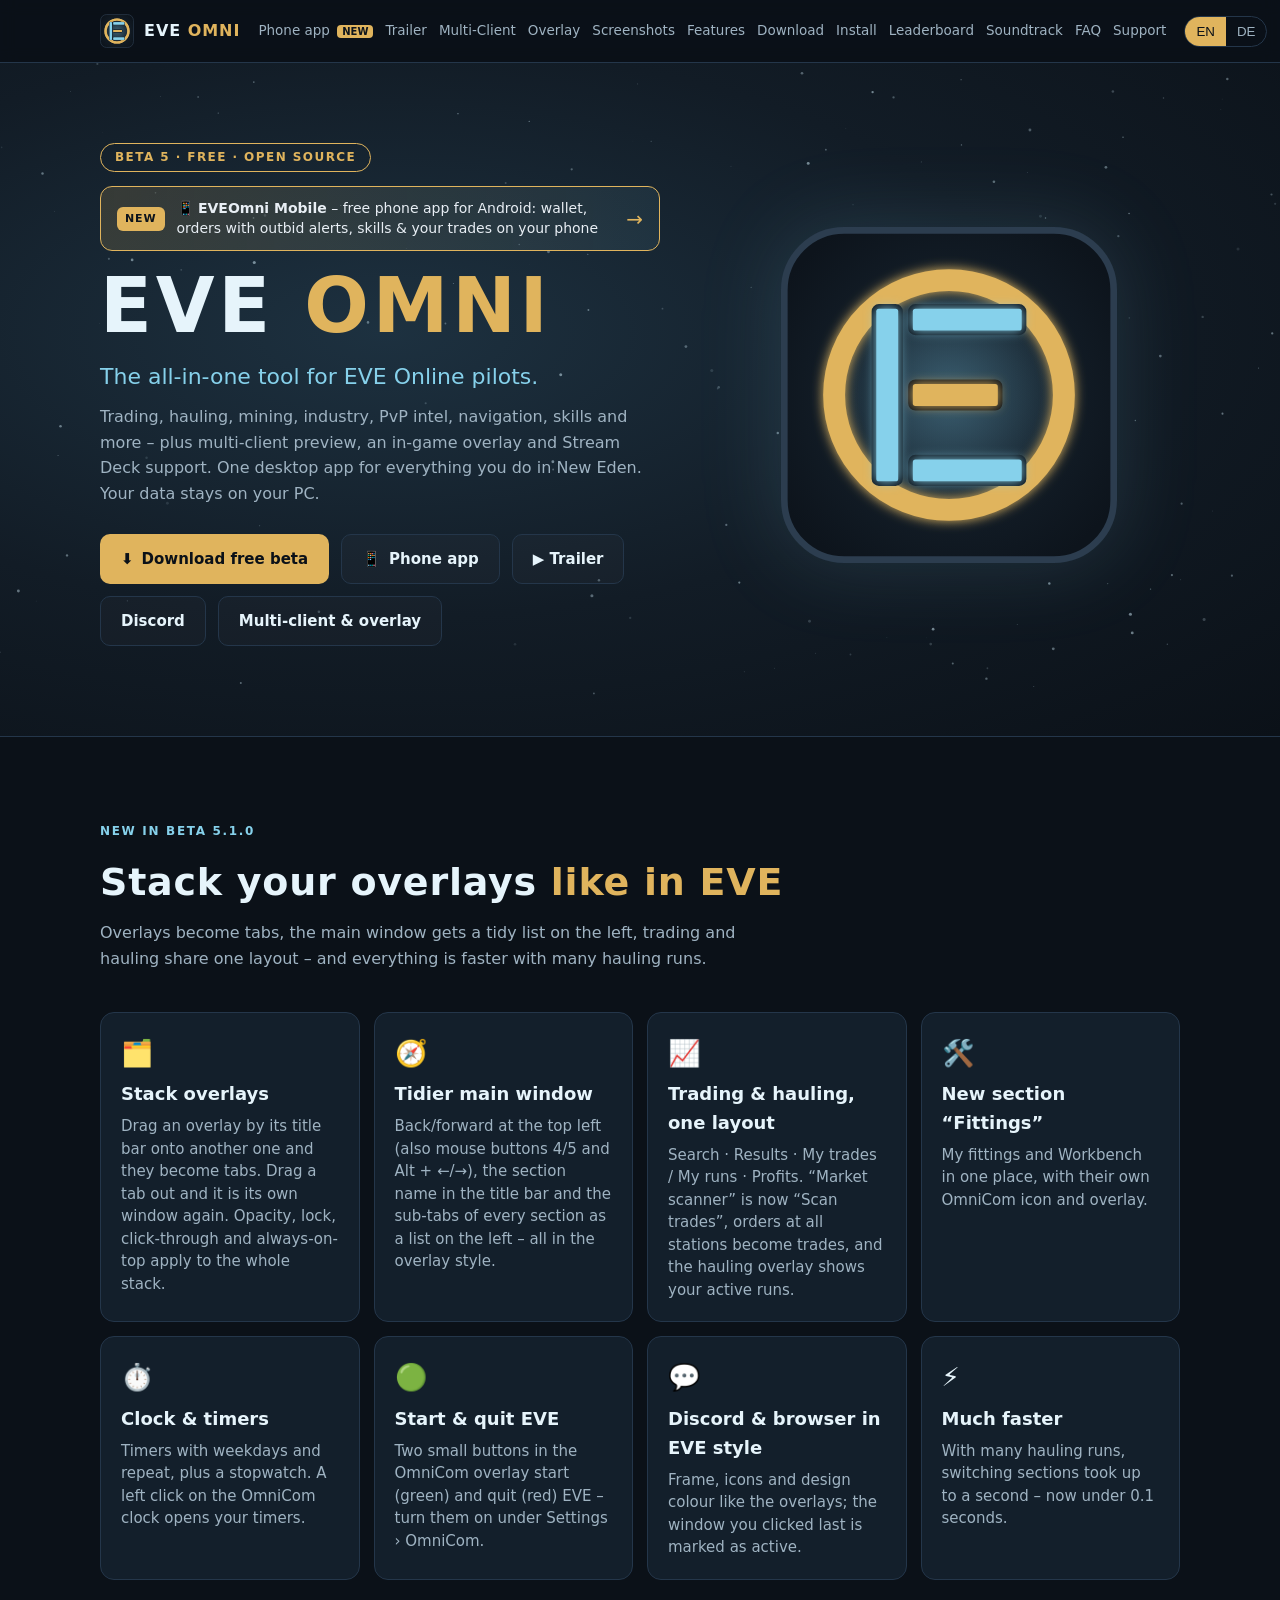
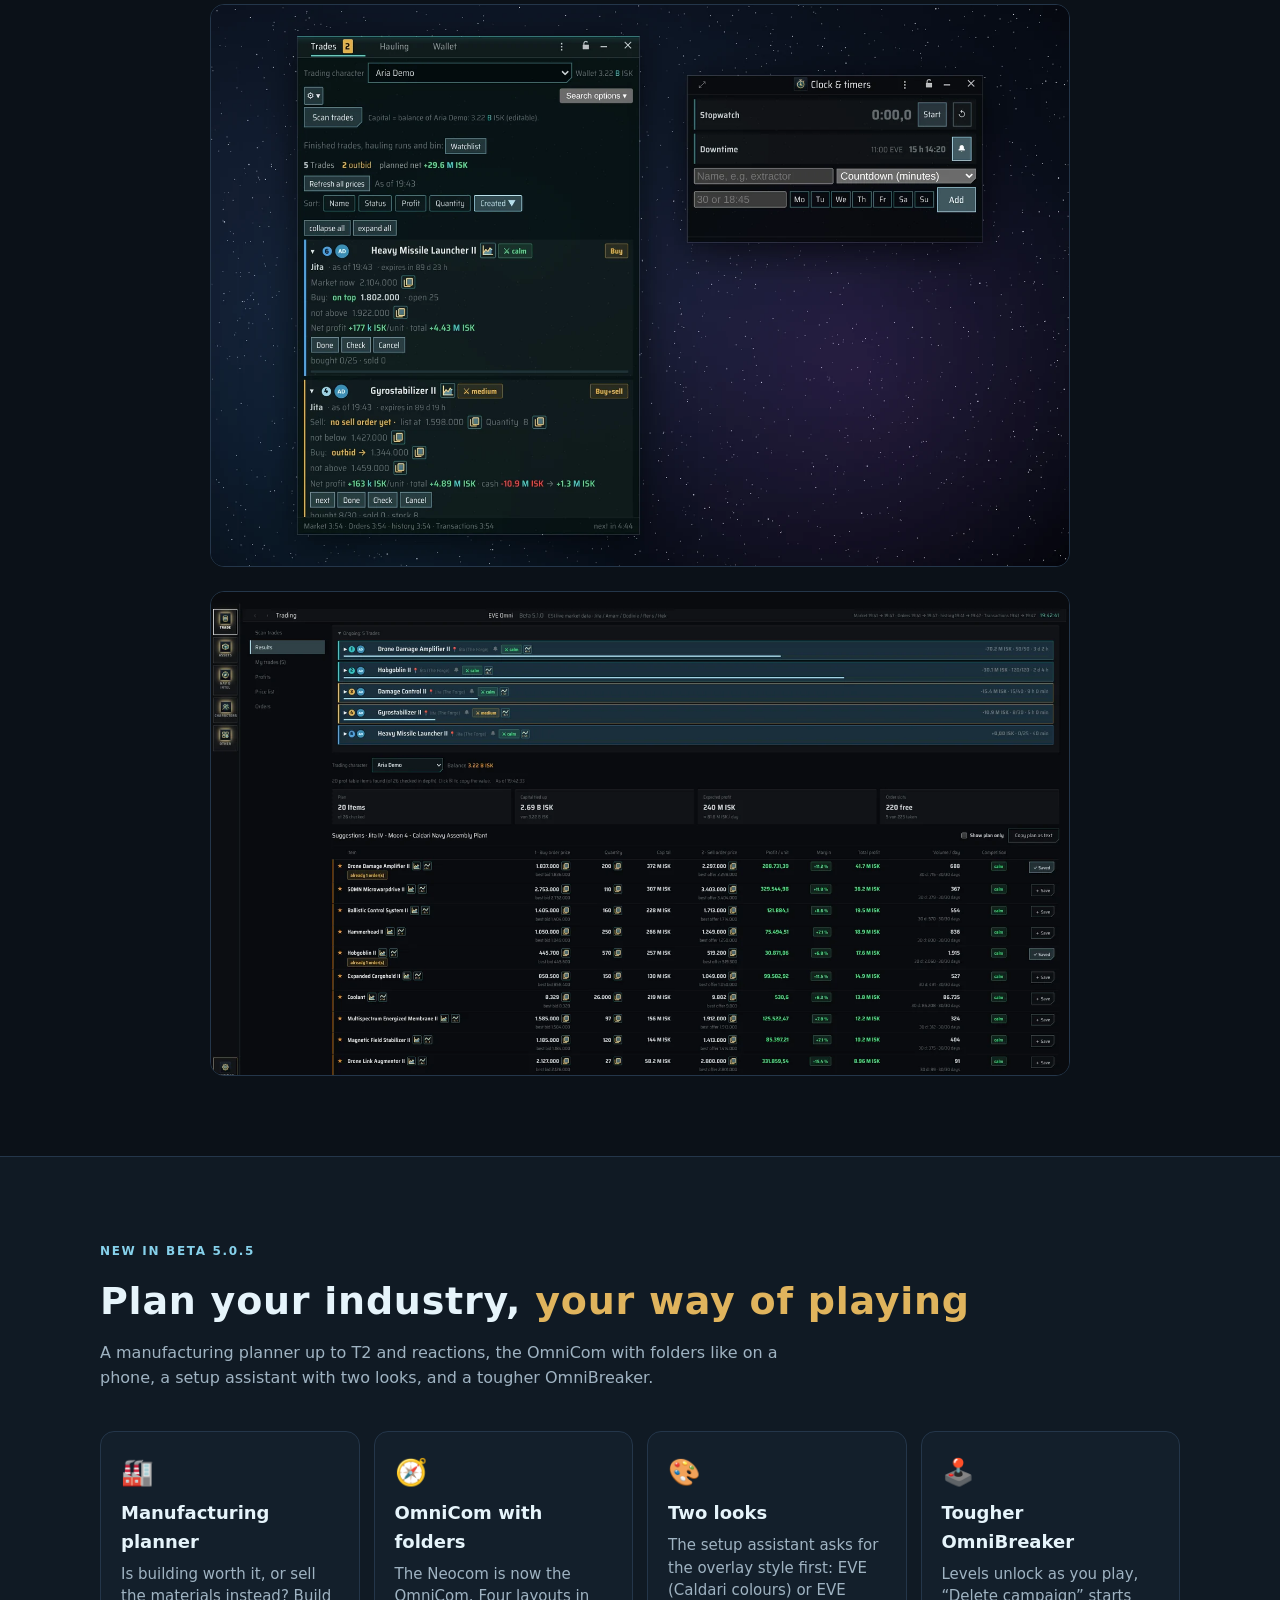
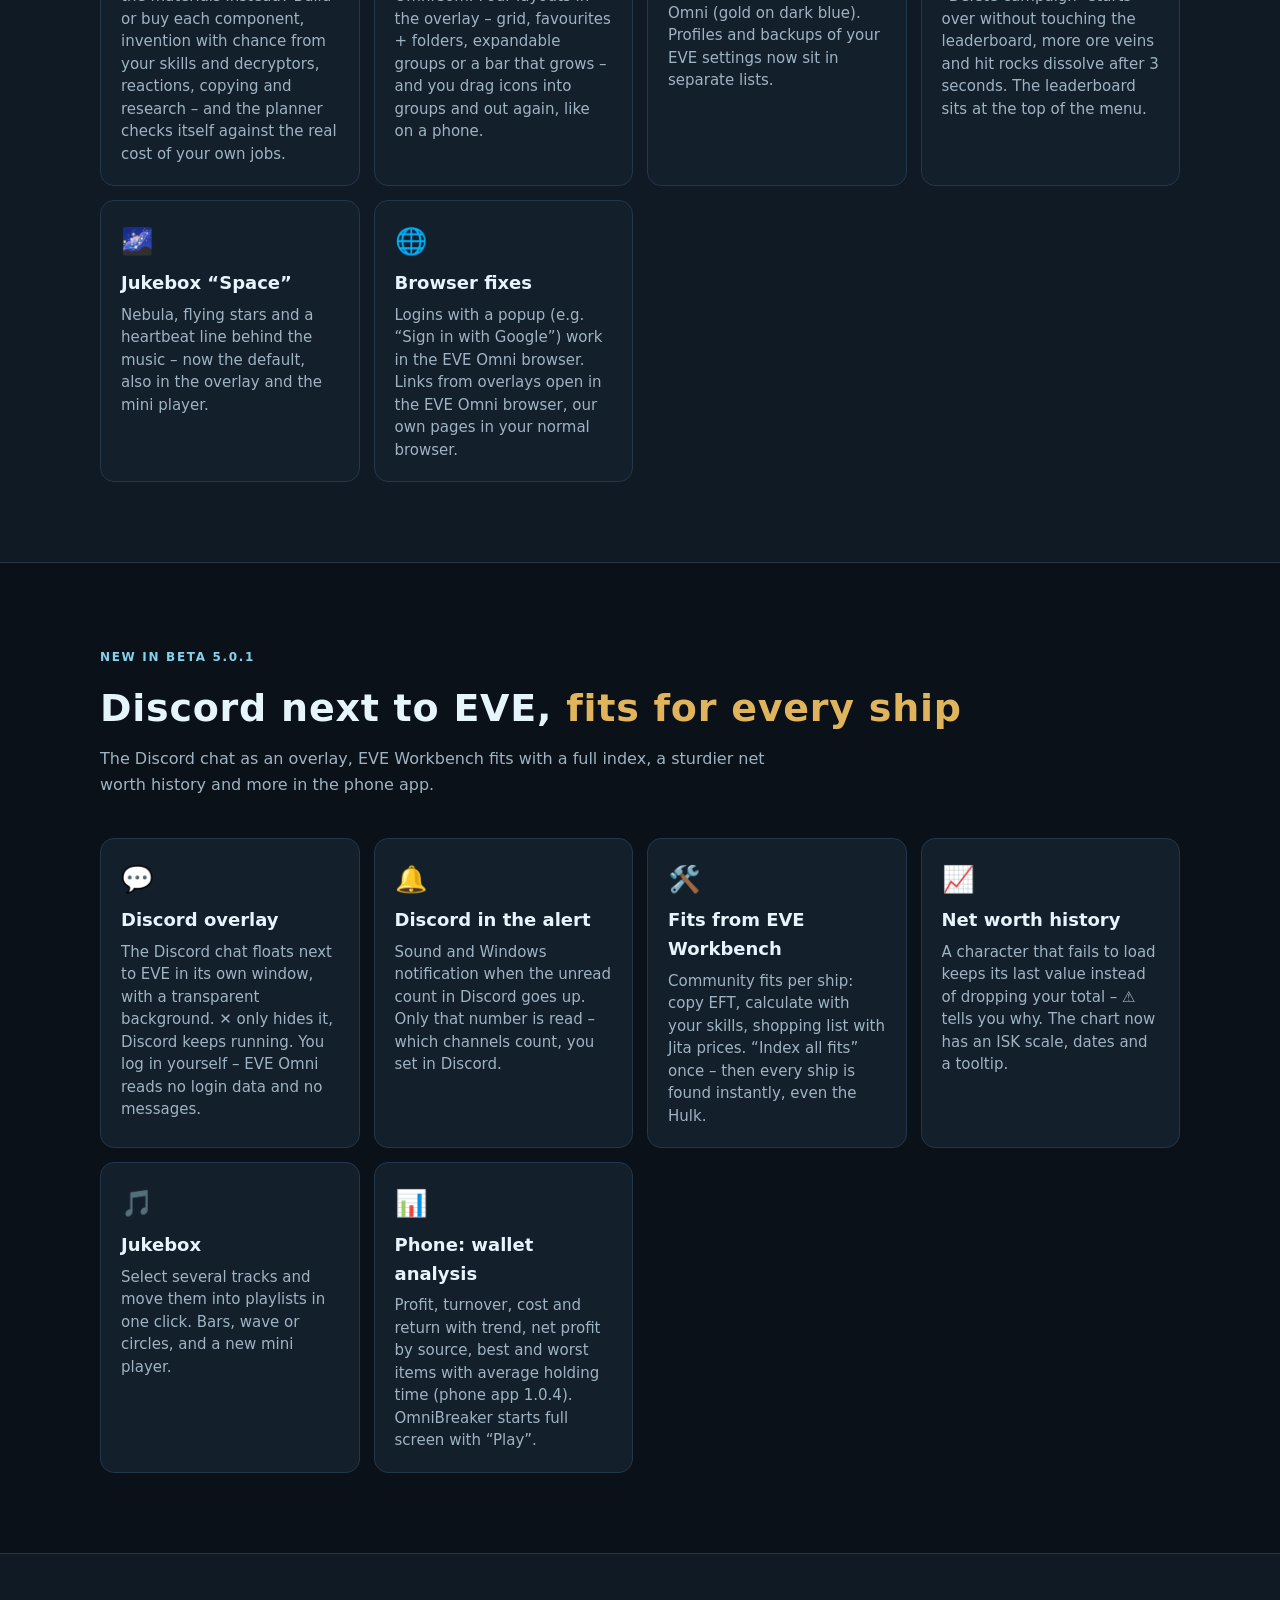
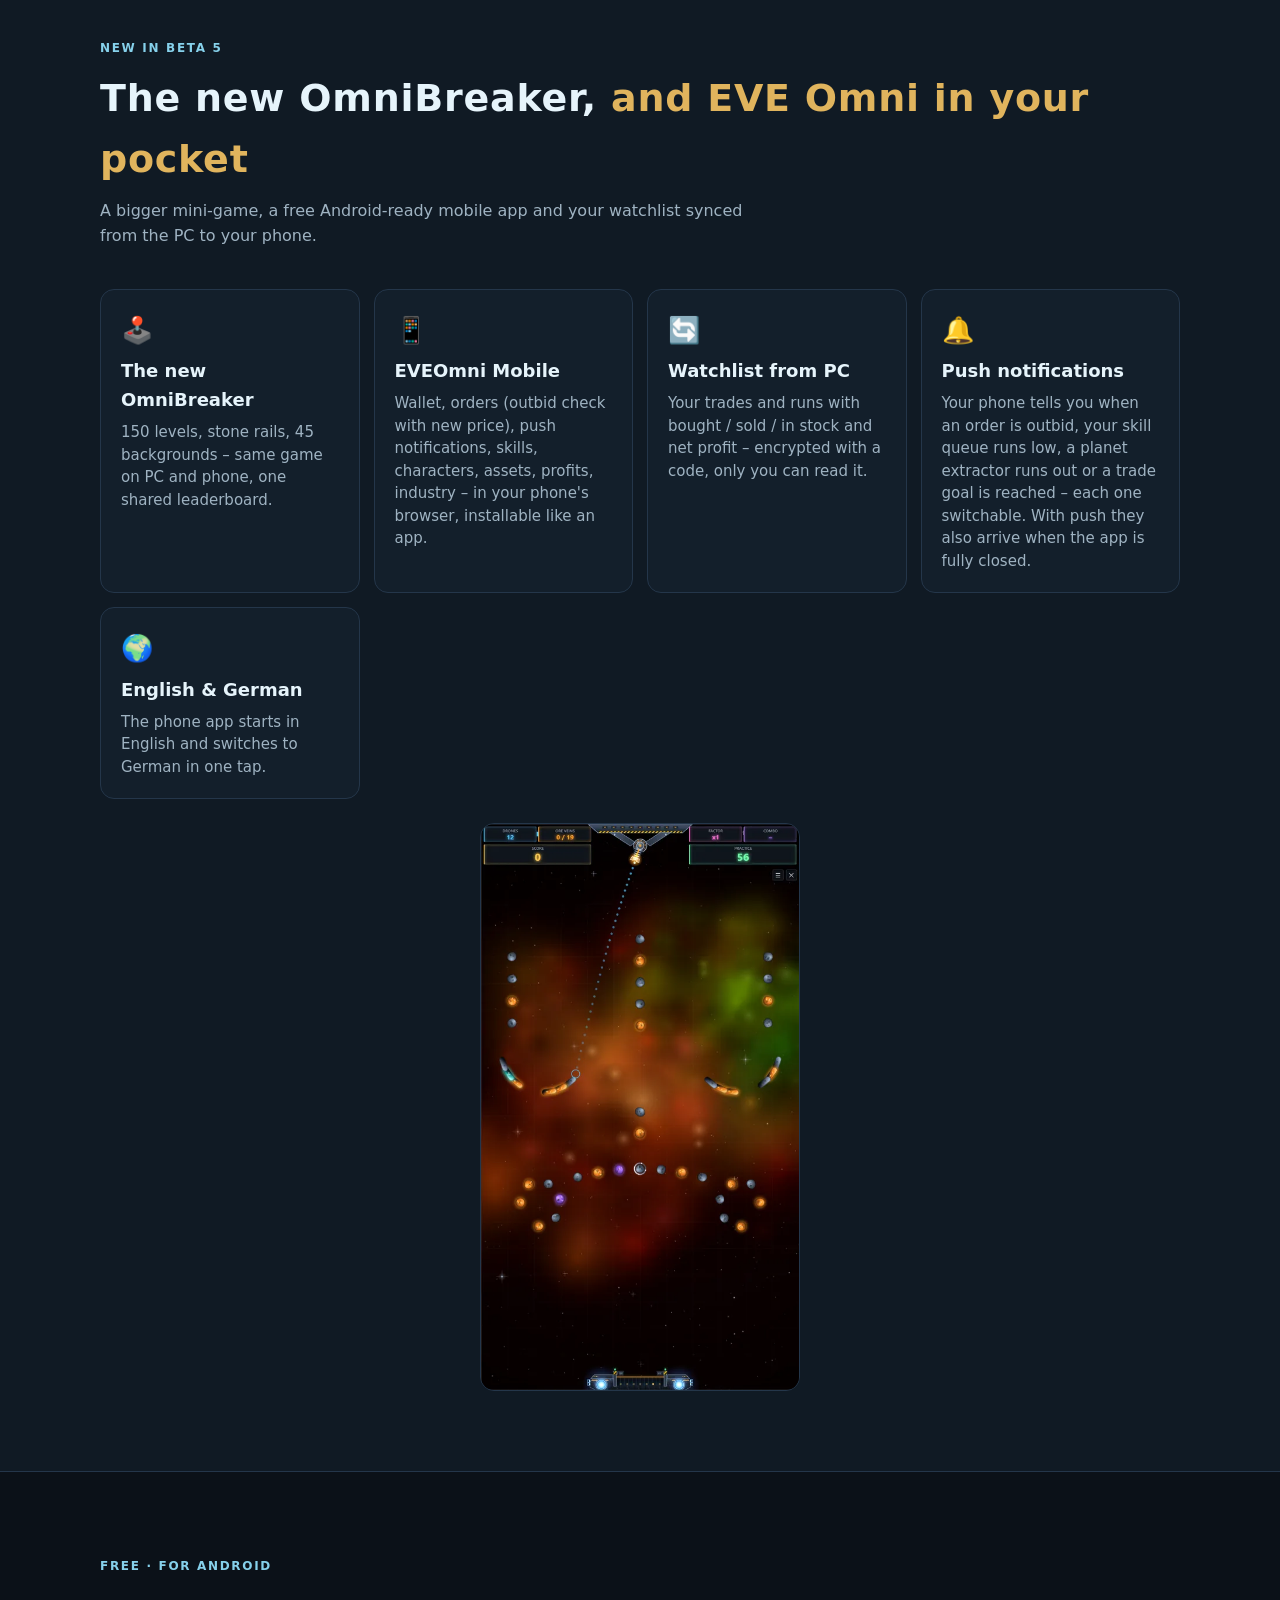
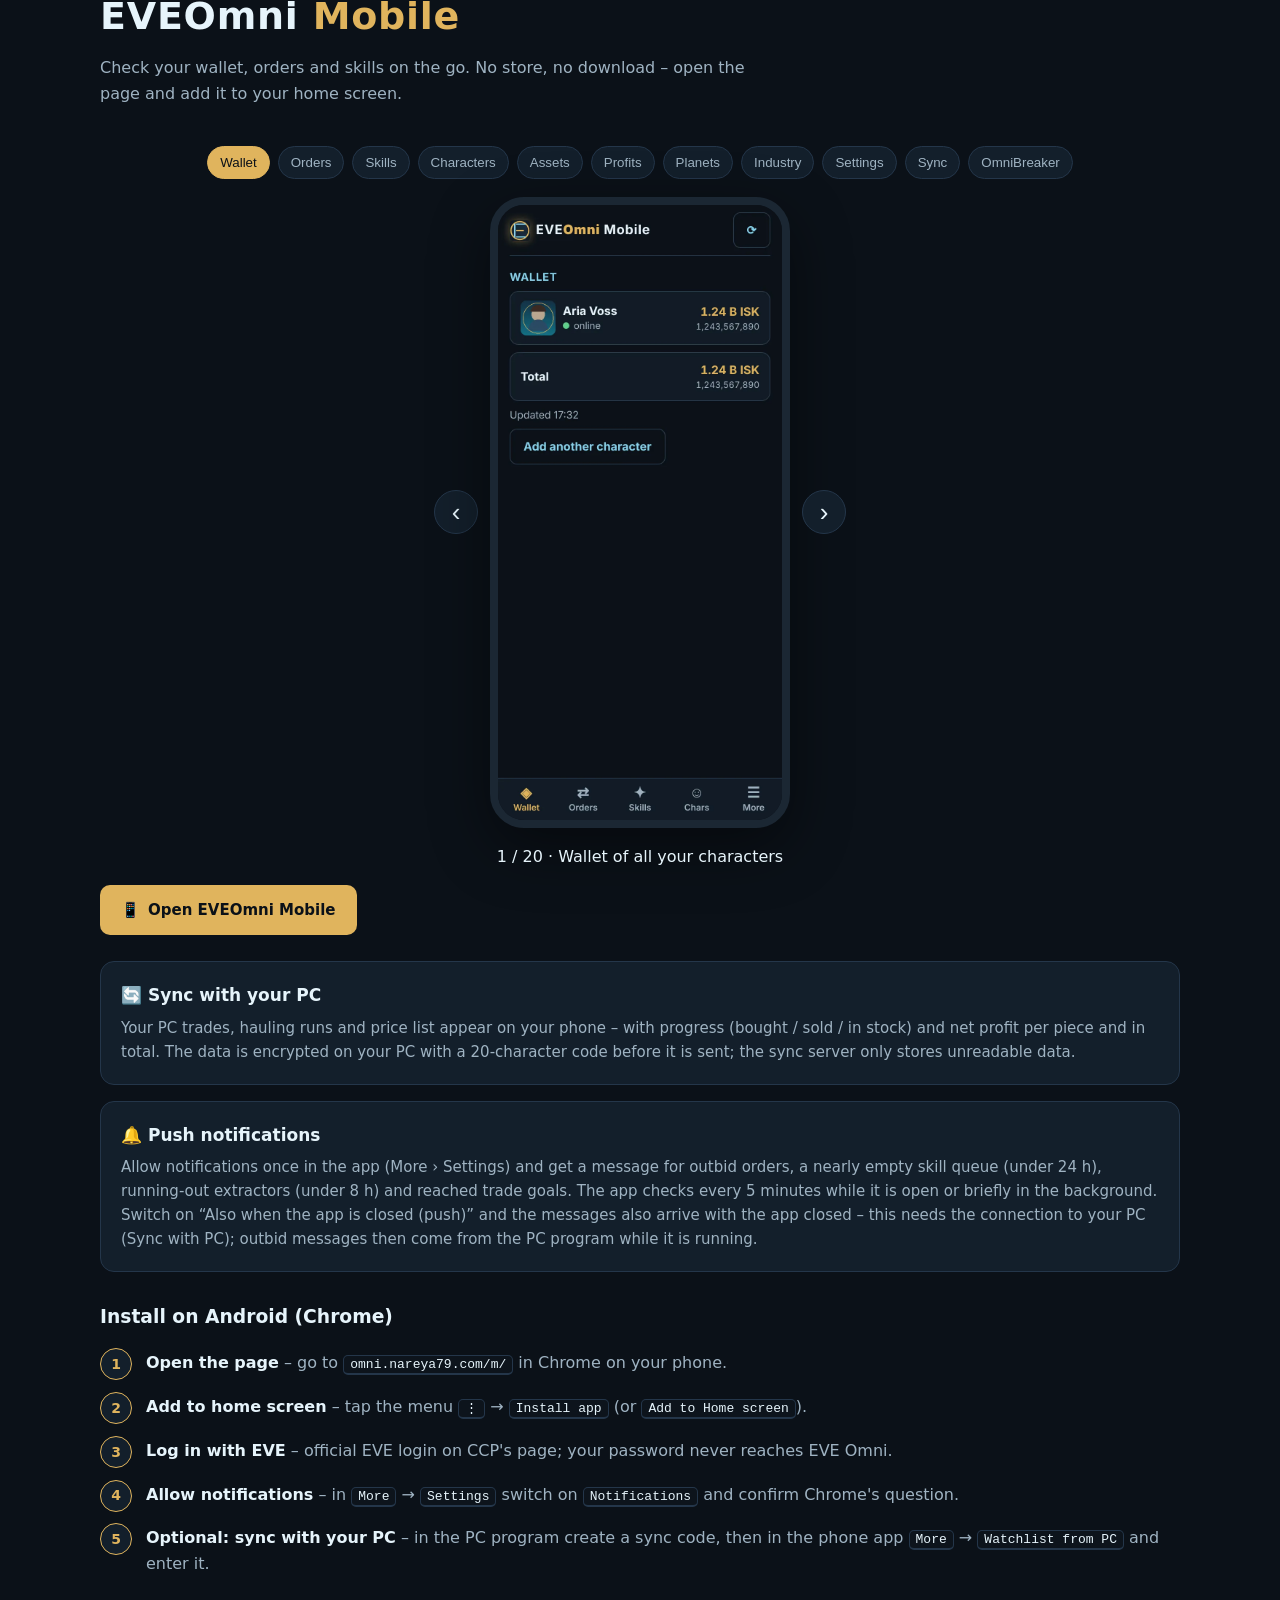
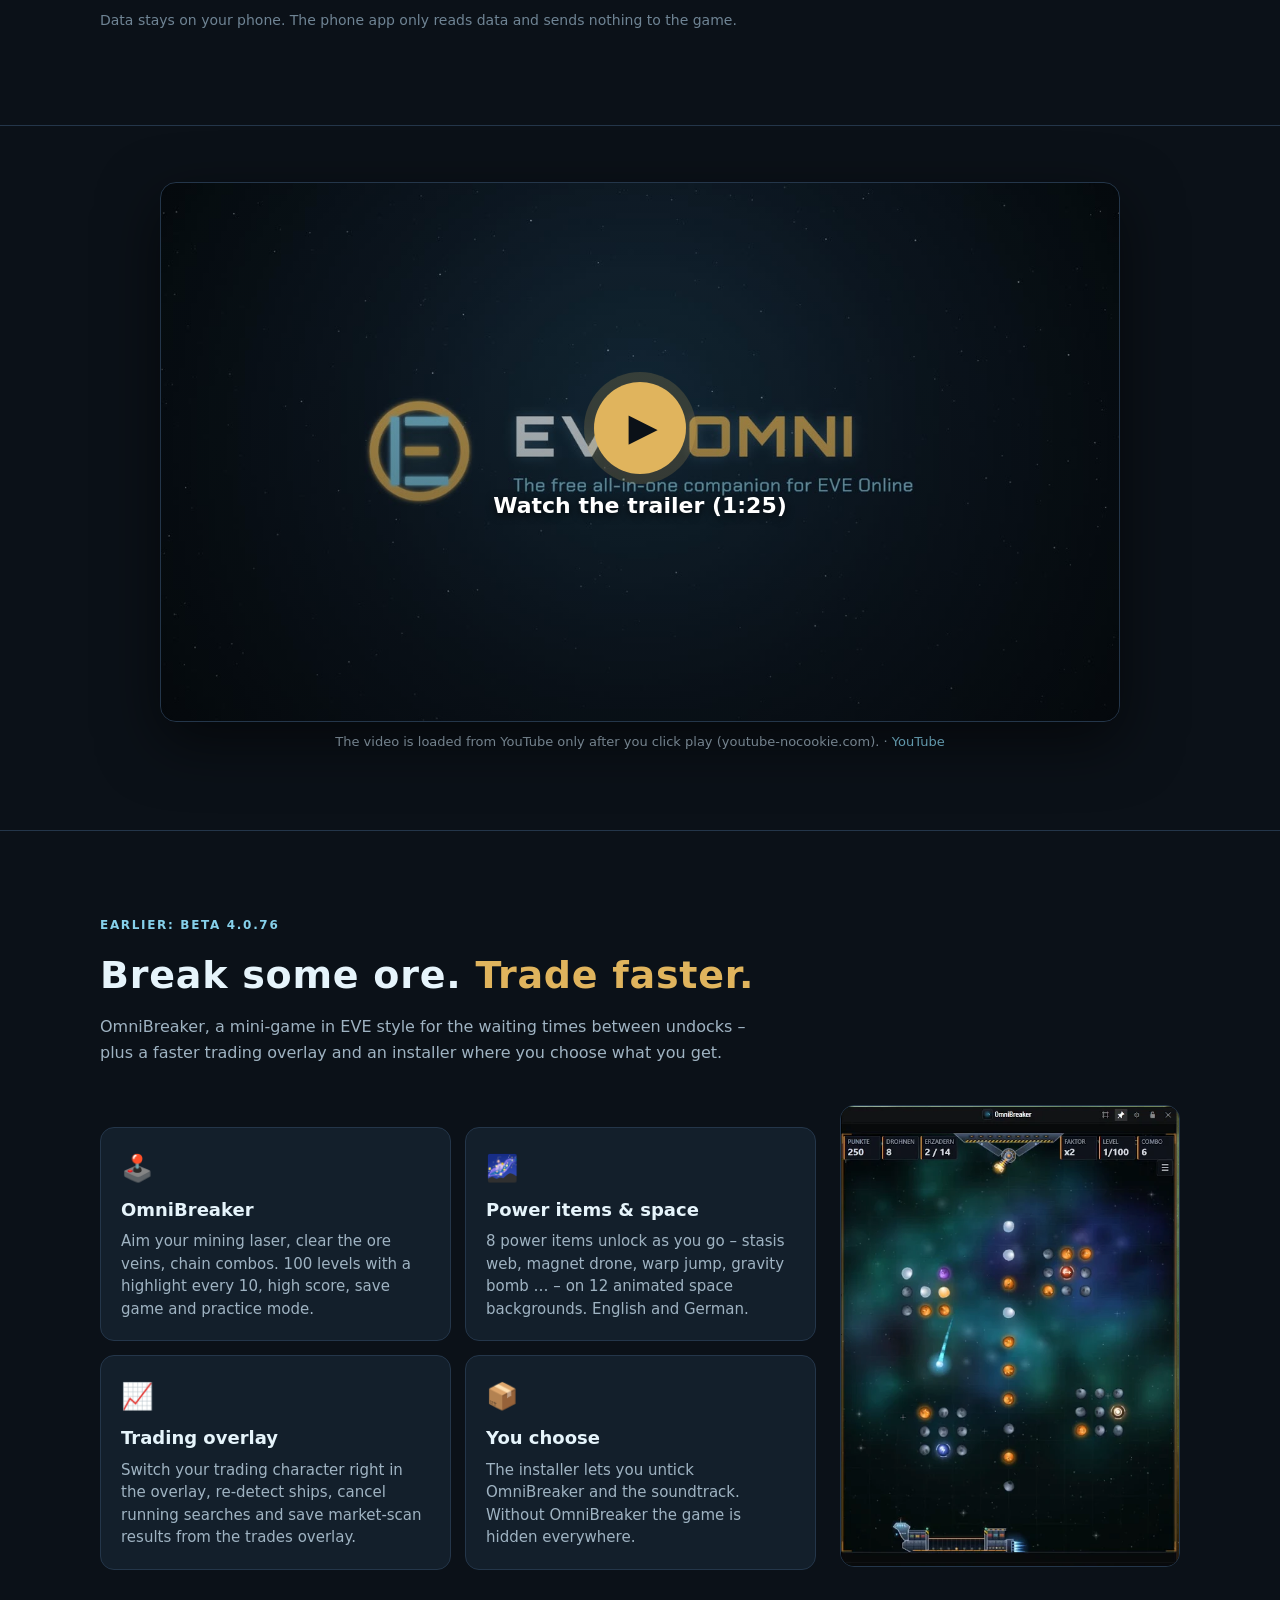
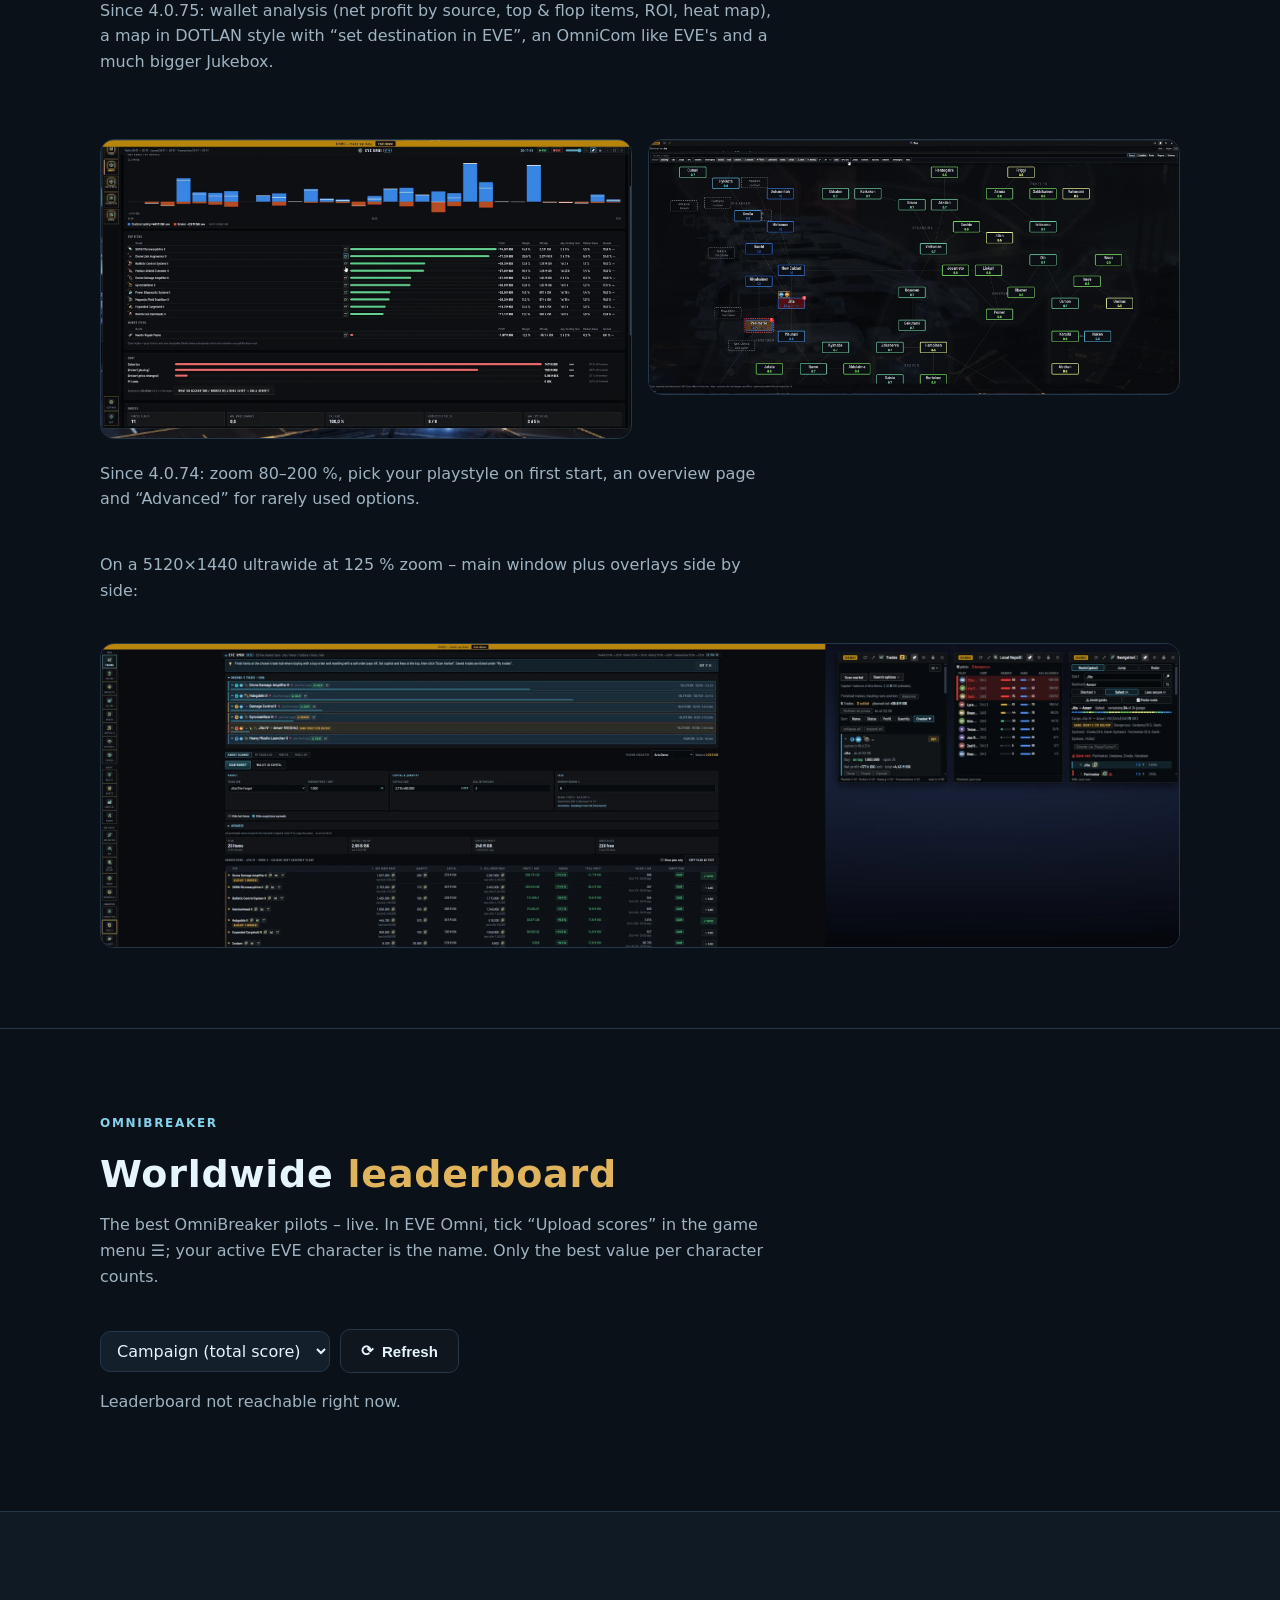
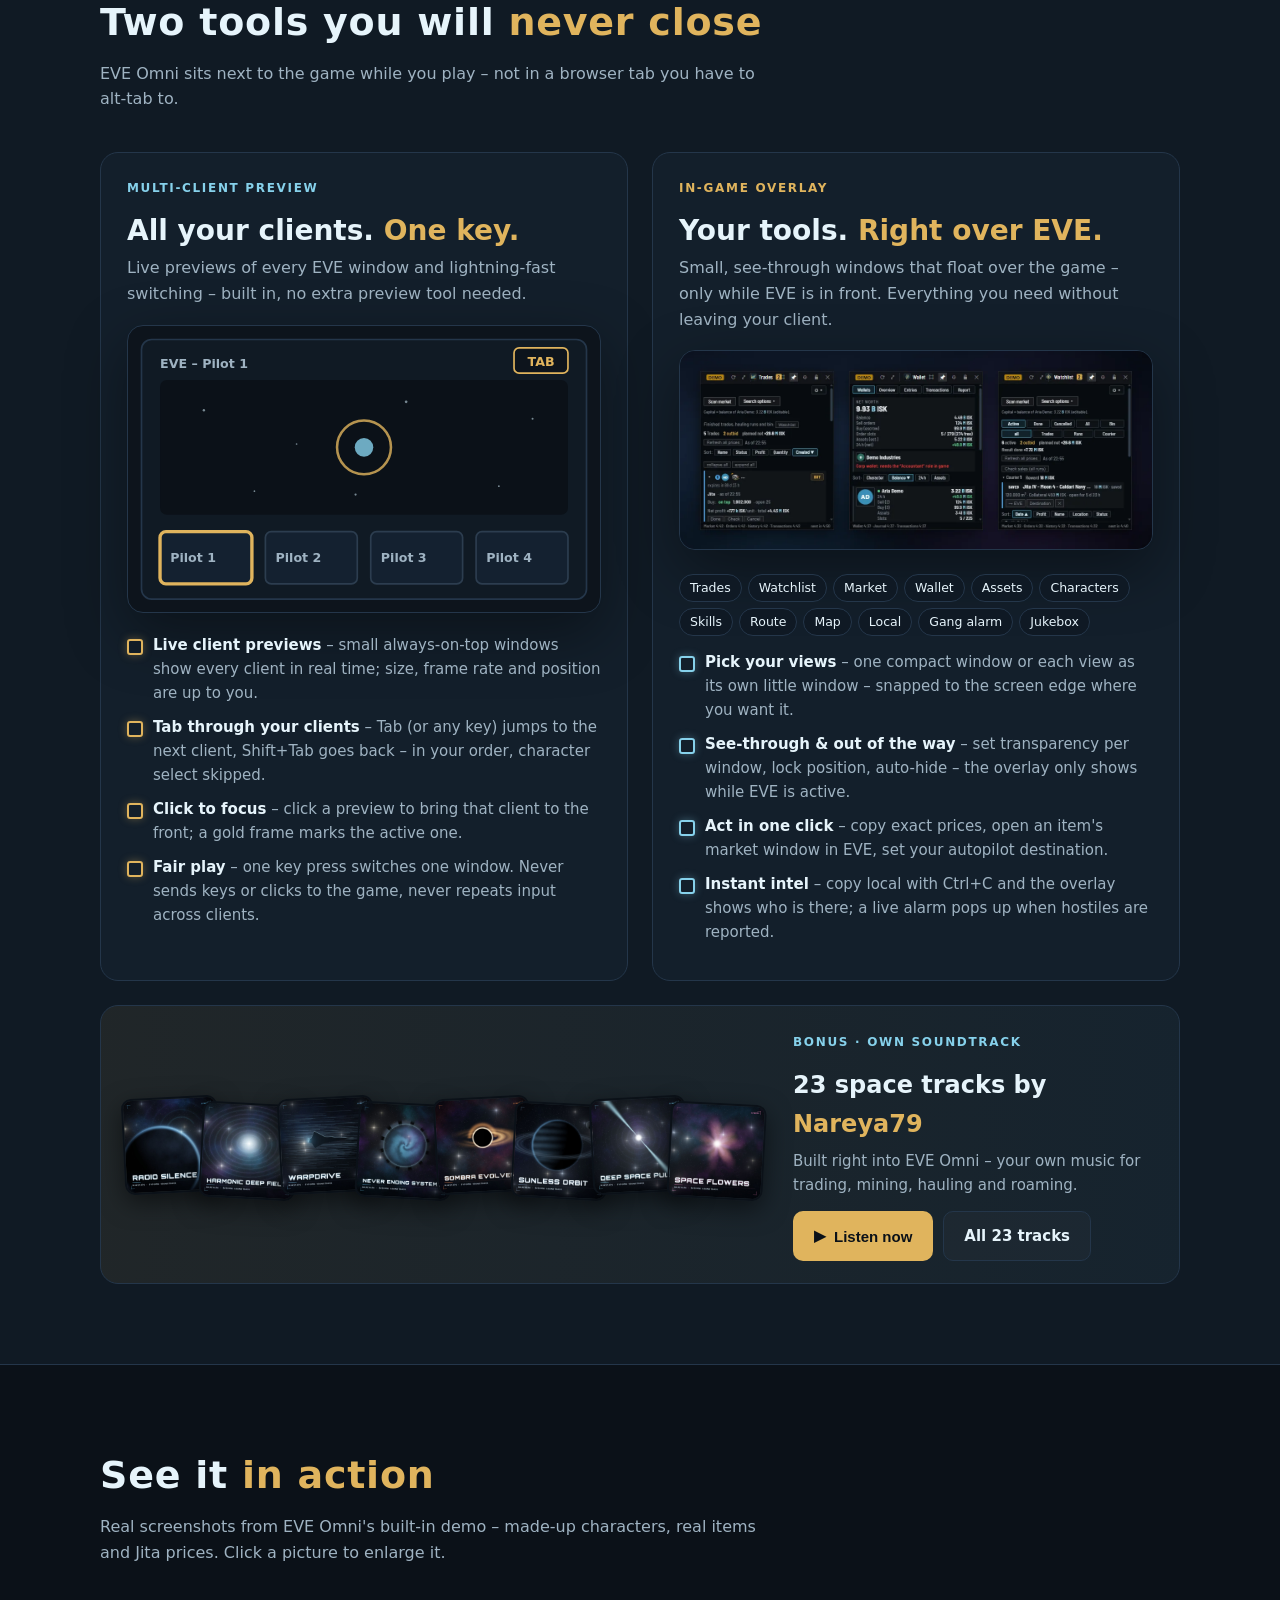
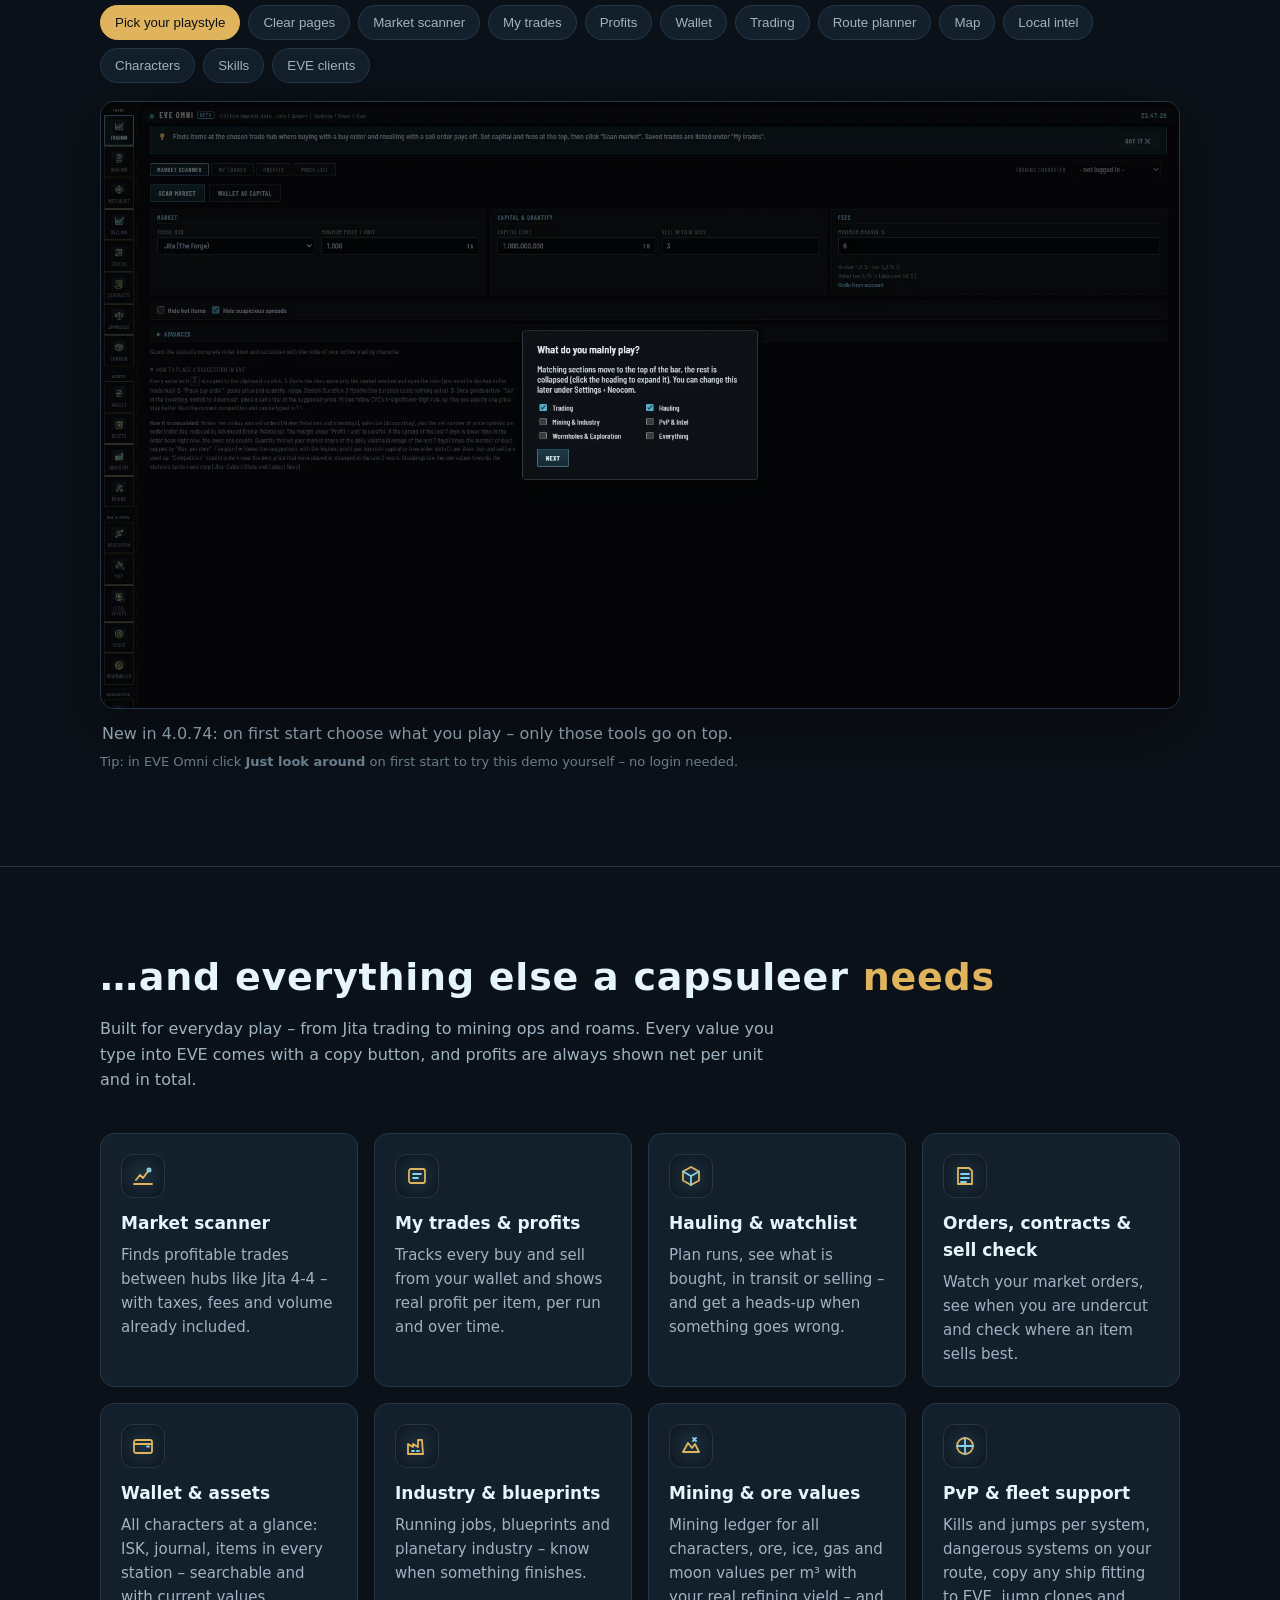
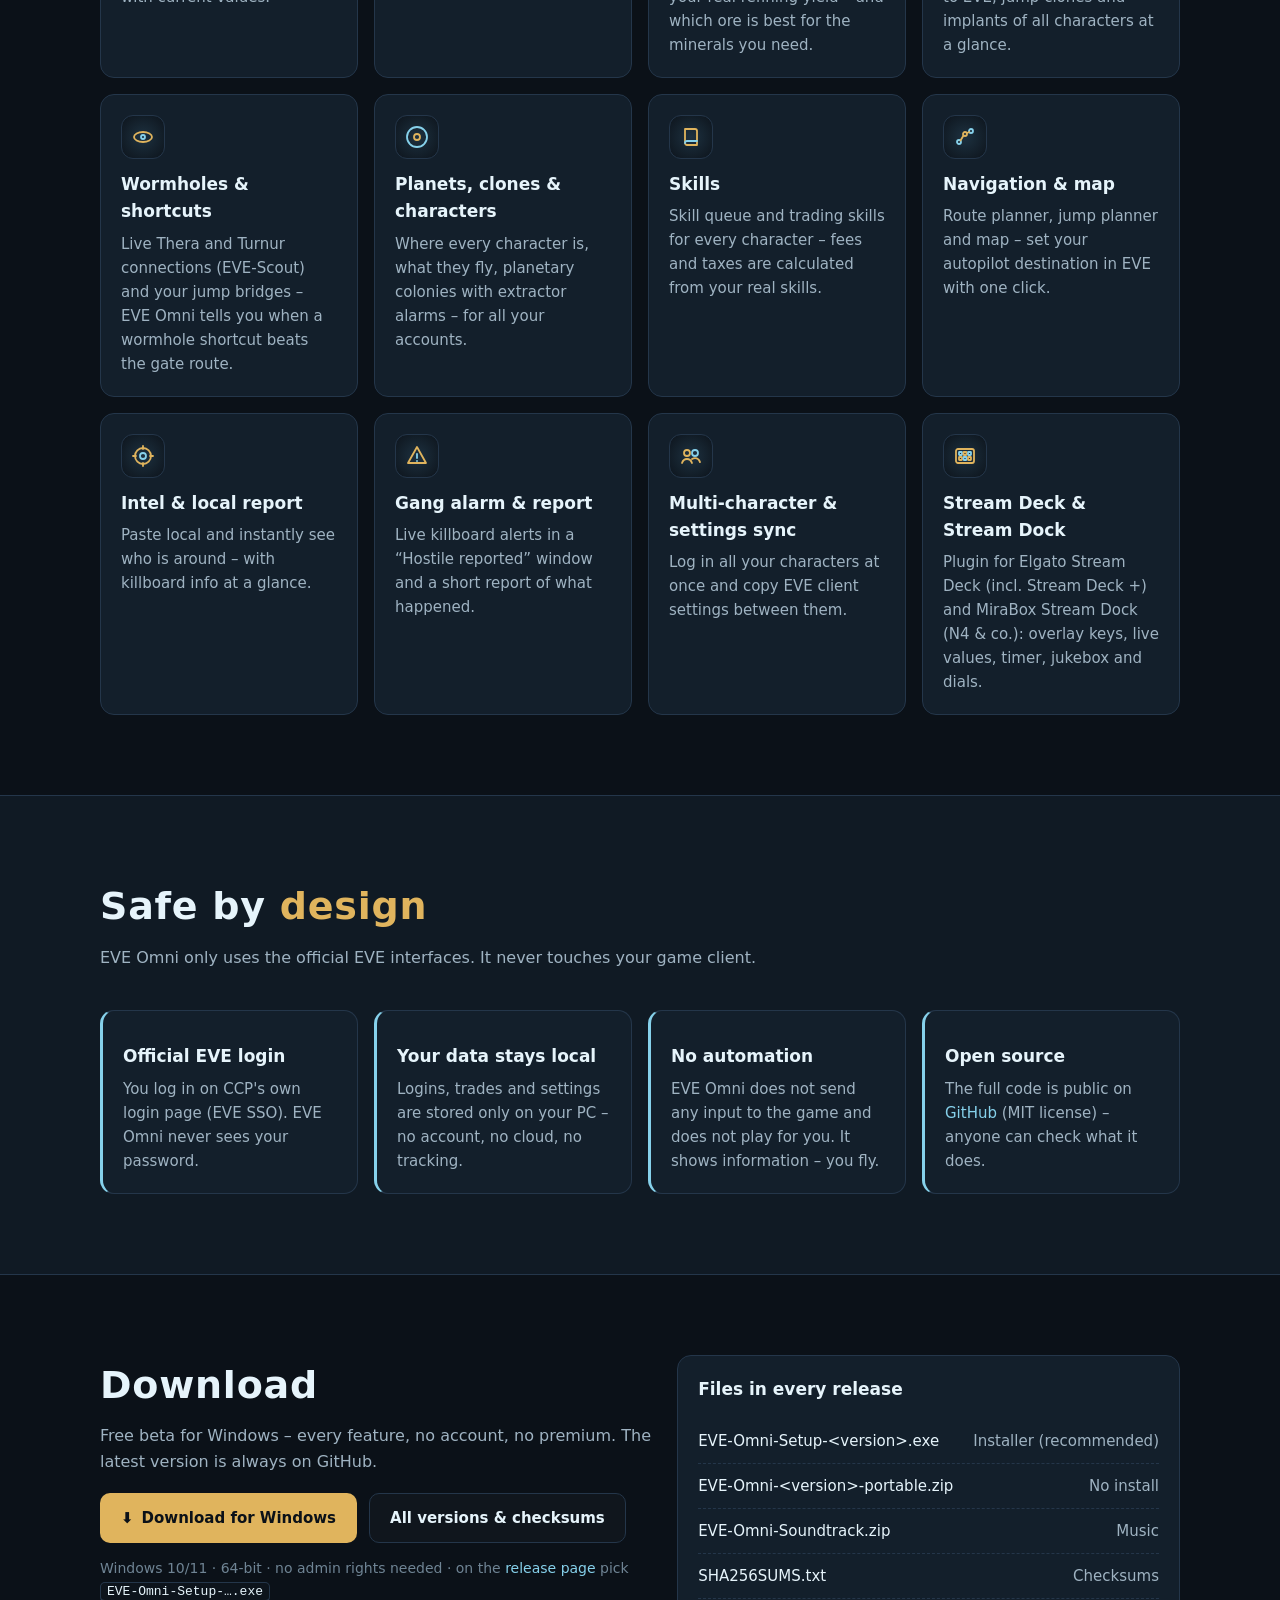
==== index.html @ ff9a3e8c "Begriff: companion → all-in-one tool (Titel, Meta, og.png, Handy-Manifest, Cache m-33) Co-Authored-B" ====
<!doctype html>
<html lang="en">
<head>
<meta charset="utf-8">
<meta name="viewport" content="width=device-width,initial-scale=1">
<title>EVE Omni – the all-in-one tool for EVE Online</title>
<meta name="google-site-verification" content="XEa0QKhQrYc-3hcfdz4LVfV6q3VizTFZu3rmCEYVq4s" />
<meta name="description" content="EVE Omni – free all-in-one desktop tool for EVE Online: trading, hauling, mining, industry, PvP intel, navigation, skills and more – plus multi-client preview and an in-game overlay.">
<link rel="canonical" href="https://omni.nareya79.com/">
<meta property="og:type" content="website">
<meta property="og:site_name" content="EVE Omni">
<meta property="og:title" content="EVE Omni – the all-in-one tool for EVE Online">
<meta property="og:description" content="Free desktop app for EVE Online: multi-client preview, in-game overlay, trading, hauling, mining, industry, PvP intel, navigation and skills.">
<meta property="og:url" content="https://omni.nareya79.com/">
<meta property="og:image" content="https://omni.nareya79.com/og.png">
<meta property="og:image:width" content="1280">
<meta property="og:image:height" content="640">
<meta name="twitter:card" content="summary_large_image">
<link rel="icon" href="/favicon.ico" sizes="any">
<link rel="icon" href="/favicon.svg" type="image/svg+xml">
<link rel="apple-touch-icon" href="/apple-touch-icon.png">
<link rel="manifest" href="/site.webmanifest">
<meta name="theme-color" content="#0d141c">
<style>
:root{
  --bg:#0b1118; --bg2:#101a24; --card:#131f2b; --line:#24364a;
  --fg:#e6f4fb; --mut:#9fb3c2; --dim:#6f8494; --cy:#86d1eb; --gd:#e0b45d; --gd2:#f0cb7e;
  --r:14px;
}
/* OmniBreaker-Bestenliste (live vom Server des Entwicklers) */
.lb-bar{display:flex;flex-wrap:wrap;gap:10px;align-items:center;margin-bottom:16px}
.lb-bar select{background:var(--card);color:var(--fg);border:1px solid var(--line);border-radius:10px;padding:9px 12px;font:inherit}
.lb-list{list-style:none;margin:0;padding:0;counter-reset:lb;max-width:720px}
.lb-list li{display:grid;grid-template-columns:44px minmax(0,1fr) auto auto;gap:12px;align-items:center;padding:9px 14px;border-bottom:1px solid var(--line)}
.lb-list li:nth-child(-n+3) .lb-rk{color:var(--gd2);font-weight:700}
.lb-rk{color:var(--dim);font-variant-numeric:tabular-nums}.lb-nm{overflow:hidden;text-overflow:ellipsis;white-space:nowrap}
.lb-sc{color:var(--cy);font-weight:600;font-variant-numeric:tabular-nums}.lb-lv{color:var(--dim);font-size:14px}
.lb-st{color:var(--mut);min-height:1.4em}
*{box-sizing:border-box}
html{scroll-behavior:smooth;scroll-padding-top:72px}
body{margin:0;background:var(--bg);color:var(--fg);font:16px/1.6 system-ui,-apple-system,"Segoe UI",Roboto,sans-serif;-webkit-font-smoothing:antialiased}
a{color:var(--cy);text-decoration:none}
a:hover{text-decoration:underline}
.wrap{max-width:1120px;margin:0 auto;padding:0 20px}
/* header */
header{position:sticky;top:0;z-index:20;background:rgba(11,17,24,.88);backdrop-filter:blur(8px);border-bottom:1px solid var(--line)}
.nav{display:flex;align-items:center;gap:18px;height:62px}
.brand{display:flex;align-items:center;gap:10px;font-weight:800;letter-spacing:.06em;color:var(--fg)}
.brand:hover{text-decoration:none}
.brand b{color:var(--gd)}
.brand svg{width:34px;height:34px}
.links{display:flex;gap:18px;margin-left:auto;font-size:15px}
.links a{color:var(--mut)}
.links a:hover{color:var(--fg);text-decoration:none}
.lang{display:flex;border:1px solid var(--line);border-radius:999px;overflow:hidden}
.lang button{background:none;border:0;color:var(--mut);font:600 13px/1 inherit;padding:7px 11px;cursor:pointer}
.lang button[aria-pressed=true]{background:var(--gd);color:#0b1118}
/* TT3: Handy – Menü-Knopf ☰ klappt die Navigation unter dem Kopf auf (vorher war sie im Hochformat einfach weg) */
.menu-btn{display:none;background:none;border:1px solid var(--line);border-radius:10px;color:var(--fg);width:42px;height:38px;font-size:20px;line-height:1;cursor:pointer}
@media(max-width:860px){.lang{margin-left:auto}.menu-btn{display:inline-flex;align-items:center;justify-content:center}
  .links{display:none;position:absolute;top:62px;left:0;right:0;flex-direction:column;gap:0;margin:0;padding:6px 16px 12px;background:var(--bg);border-bottom:1px solid var(--line);max-height:calc(100vh - 62px);overflow:auto}
  header.open .links{display:flex}.links a{padding:11px 4px;border-bottom:1px solid var(--line);font-size:16px}.links a:last-child{border-bottom:0}}
/* hero */
.hero{position:relative;overflow:hidden;background:radial-gradient(ellipse at 30% 40%,#1d3140 0%,#121c26 50%,var(--bg) 100%)}
.stars{position:absolute;inset:0;opacity:.7;pointer-events:none}
.hero .wrap{position:relative;display:grid;grid-template-columns:1.25fr 1fr;gap:40px;align-items:center;padding-top:80px;padding-bottom:90px}
@media(max-width:860px){.hero .wrap{grid-template-columns:1fr;padding-top:48px;padding-bottom:60px;text-align:center}.hero .cta{justify-content:center}.hero .logo{order:-1}}
.pill{display:inline-block;border:1.5px solid var(--gd);color:var(--gd);border-radius:999px;padding:4px 14px;font-weight:700;letter-spacing:.12em;font-size:12px}
h1{font-size:clamp(42px,7vw,76px);line-height:1.02;letter-spacing:.05em;margin:16px 0 14px;font-weight:900}
h1 b{color:var(--gd)}
.lead{font-size:clamp(18px,2.4vw,22px);color:var(--cy);margin:0 0 10px}
.sub{color:var(--mut);max-width:560px;margin:0 0 28px}
@media(max-width:860px){.sub{margin-left:auto;margin-right:auto}}
.cta{display:flex;gap:12px;flex-wrap:wrap}
.btn{display:inline-flex;align-items:center;gap:8px;border-radius:10px;padding:12px 20px;font-weight:700;border:1.5px solid transparent;cursor:pointer;font-size:15px}
.btn:hover{text-decoration:none}
.btn.primary{background:var(--gd);color:#0b1118}
.btn.primary:hover{background:var(--gd2)}
.btn.ghost{border-color:var(--line);color:var(--fg);background:rgba(255,255,255,.02)}
.btn.ghost:hover{border-color:var(--cy)}
.btn[aria-disabled=true]{opacity:.55;cursor:not-allowed}
.logo{display:flex;justify-content:center}
.logo svg{width:min(340px,70vw);height:auto;filter:drop-shadow(0 0 40px rgba(134,209,235,.15))}
/* sections */
section{padding:80px 0;border-top:1px solid var(--line)}
section.alt{background:var(--bg2)}
h2{font-size:clamp(28px,4vw,38px);margin:0 0 8px;letter-spacing:.02em}
h2 b{color:var(--gd)}
.intro{color:var(--mut);max-width:680px;margin:0 0 40px}
.nw-grid{display:grid;grid-template-columns:repeat(auto-fill,minmax(230px,1fr));gap:14px;margin-top:22px}
.nw-grid .card h3{margin:6px 0 6px;font-size:18px}.nw-grid .card p{margin:0;color:var(--mut,#9aa7b4);font-size:15px;line-height:1.5}
.nw-ic{font-size:26px}@media(max-width:820px){.nw-ob{grid-template-columns:1fr!important}.nw-ob img{max-width:340px;margin:0 auto}}.nw-shot{margin-top:24px;display:block;width:100%;height:auto;border-radius:14px;border:1px solid var(--line)}
.grid{display:grid;grid-template-columns:repeat(auto-fill,minmax(250px,1fr));gap:16px}
.card{background:var(--card);border:1px solid var(--line);border-radius:var(--r);padding:20px}
.card h3{margin:12px 0 6px;font-size:17px}
.card p{margin:0;color:var(--mut);font-size:15px}
.ic{width:44px;height:44px;border-radius:12px;display:grid;place-items:center;background:radial-gradient(circle,#1d3140,#0d141c);border:1px solid var(--line)}
.ic svg{width:24px;height:24px;stroke:var(--gd);fill:none;stroke-width:1.8;stroke-linecap:round;stroke-linejoin:round}
.ic svg .c{stroke:var(--cy)}
/* trust */
.trust{display:grid;grid-template-columns:repeat(auto-fit,minmax(220px,1fr));gap:16px}
.trust .card{border-left:3px solid var(--cy)}
/* download */
.dl{display:grid;grid-template-columns:1.1fr 1fr;gap:24px}
@media(max-width:860px){.dl{grid-template-columns:1fr}}
.files{list-style:none;padding:0;margin:16px 0 0}
.files li{display:flex;justify-content:space-between;gap:10px;padding:10px 0;border-bottom:1px dashed var(--line);color:var(--mut);font-size:15px}
.files li span:first-child{color:var(--fg)}
ol.steps{counter-reset:s;list-style:none;padding:0;margin:0}
ol.steps li{counter-increment:s;position:relative;padding:0 0 18px 46px;color:var(--mut)}
ol.steps li b{color:var(--fg)}
ol.steps li::before{content:counter(s);position:absolute;left:0;top:-2px;width:30px;height:30px;border-radius:50%;display:grid;place-items:center;background:var(--card);border:1px solid var(--gd);color:var(--gd);font-weight:800;font-size:14px}
.note{background:rgba(224,180,93,.08);border:1px solid rgba(224,180,93,.35);border-radius:10px;padding:12px 14px;color:var(--mut);font-size:14px;margin-top:6px}
kbd{background:#0d141c;border:1px solid var(--line);border-bottom-width:2px;border-radius:5px;padding:1px 6px;font-size:13px;color:var(--fg)}
/* faq */
details{background:var(--card);border:1px solid var(--line);border-radius:12px;padding:0 18px;margin-bottom:10px}
summary{cursor:pointer;padding:16px 0;font-weight:700;list-style:none;display:flex;justify-content:space-between;gap:12px}
summary::-webkit-details-marker{display:none}
summary::after{content:"+";color:var(--gd);font-size:22px;line-height:1}
details[open] summary::after{content:"–"}
details p{margin:0 0 16px;color:var(--mut)}
/* support */
.support{text-align:center}
.support .intro{margin-left:auto;margin-right:auto}
.copy{display:inline-flex;align-items:center;gap:10px;background:var(--card);border:1px solid var(--gd);border-radius:12px;padding:10px 10px 10px 18px;font-size:20px;font-weight:800;letter-spacing:.02em}
.copy button{background:var(--gd);color:#0b1118;border:0;border-radius:8px;padding:8px 14px;font-weight:700;cursor:pointer}
.small{font-size:14px;color:var(--dim)}

/* multibox highlight */
.mb .wrap{display:grid;grid-template-columns:1fr 1.05fr;gap:48px;align-items:center}
@media(max-width:860px){.mb .wrap{grid-template-columns:1fr}}
.mb ul{list-style:none;padding:0;margin:0 0 22px}
.mb li{position:relative;padding:0 0 12px 30px;color:var(--mut)}
.mb li b{color:var(--fg)}
.mb li::before{content:"";position:absolute;left:0;top:7px;width:14px;height:14px;border-radius:4px;border:2px solid var(--gd);box-shadow:0 0 10px rgba(224,180,93,.35)}
.tag{display:inline-block;font-size:12px;font-weight:800;letter-spacing:.14em;color:var(--cy);margin-bottom:10px}
.mock{width:100%;height:auto;border-radius:16px;border:1px solid var(--line);background:#0d141c;box-shadow:0 20px 60px rgba(0,0,0,.4)}
.mock .tile{fill:#142130;stroke:#2c3d4f;stroke-width:2}
.mock .act{stroke:var(--gd);stroke-width:4}
.mock text{font:600 15px system-ui,sans-serif;fill:#9fb3c2}
.mock .big{fill:#101a24;stroke:#24364a;stroke-width:2}
@media(prefers-reduced-motion:no-preference){.mock .pulse{animation:pl 2.4s ease-in-out infinite}@keyframes pl{50%{opacity:.35}}}

/* pillars */
.pillars{display:grid;grid-template-columns:1fr 1fr;gap:24px}
@media(max-width:900px){.pillars{grid-template-columns:1fr}}
.pillar{background:var(--card);border:1px solid var(--line);border-radius:18px;padding:26px;display:flex;flex-direction:column}
.pillar h3{font-size:clamp(22px,2.6vw,28px);margin:6px 0 8px;line-height:1.2}
.pillar h3 b{color:var(--gd)}
.pillar .lede{color:var(--mut);margin:0 0 18px}
.pillar .mock{margin:0 0 20px}
.pillar ul{list-style:none;padding:0;margin:0}
.pillar li{position:relative;padding:0 0 10px 26px;color:var(--mut);font-size:15px}
.pillar li b{color:var(--fg)}
.pillar li::before{content:"";position:absolute;left:0;top:6px;width:12px;height:12px;border-radius:3px;border:2px solid var(--gd);box-shadow:0 0 8px rgba(224,180,93,.35)}
.pillar.ov li::before{border-color:var(--cy);box-shadow:0 0 8px rgba(134,209,235,.35)}
.pillar.ov .tag{color:var(--gd)}
.chips{display:flex;flex-wrap:wrap;gap:6px;margin:4px 0 14px}
.chips > span{font-size:12.5px;padding:3px 10px;border-radius:999px;border:1px solid var(--line);color:var(--fg);background:#0f1924}
.mock .panel{fill:rgba(16,26,36,.86);stroke:#86d1eb;stroke-opacity:.45;stroke-width:1.5}
.mock .ph{fill:#86d1eb;opacity:.18}
.mock .row{fill:#9fb3c2;opacity:.35}
.mock .gold{fill:#e0b45d}
.mock .red{fill:#ff3b3b}

/* soundtrack */
.st-head{display:flex;flex-wrap:wrap;align-items:end;justify-content:space-between;gap:16px;margin-bottom:28px}
.st-head .intro{margin:0}
.st-grid{display:grid;grid-template-columns:repeat(auto-fill,minmax(150px,1fr));gap:14px}
.trk{position:relative;border:1px solid var(--line);border-radius:12px;overflow:hidden;background:var(--card);cursor:pointer;padding:0;color:inherit;text-align:left;font:inherit}
.trk img{display:block;width:100%;aspect-ratio:1;object-fit:cover;transition:transform .3s}
.trk:hover img{transform:scale(1.04)}
.trk .pl{position:absolute;inset:0;display:grid;place-items:center;background:rgba(11,17,24,.35);opacity:0;transition:opacity .2s}
.trk:hover .pl,.trk.on .pl,.trk:focus-visible .pl{opacity:1}
.trk .pl span{width:48px;height:48px;border-radius:50%;background:var(--gd);color:#0b1118;display:grid;place-items:center;font-size:18px;box-shadow:0 0 20px rgba(224,180,93,.5)}
.trk.on{border-color:var(--gd);box-shadow:0 0 0 1px var(--gd)}
.trk .meta{display:flex;justify-content:space-between;gap:6px;padding:8px 10px;font-size:13px}
.trk .meta b{font-weight:600;white-space:nowrap;overflow:hidden;text-overflow:ellipsis}
.trk .meta i{font-style:normal;color:var(--dim)}
.st-more{margin-top:18px;text-align:center}
.player{position:fixed;left:50%;bottom:16px;transform:translateX(-50%);z-index:40;width:min(720px,calc(100% - 32px));display:flex;align-items:center;gap:12px;background:rgba(16,26,36,.96);backdrop-filter:blur(8px);border:1px solid var(--gd);border-radius:14px;padding:8px 12px;box-shadow:0 10px 40px rgba(0,0,0,.5)}
.player img{width:44px;height:44px;border-radius:8px;object-fit:cover}
.player .pt{flex:1;min-width:0}
.player .pt b{display:block;font-size:14px;white-space:nowrap;overflow:hidden;text-overflow:ellipsis}
.player .pt small{color:var(--dim);font-size:12px}
.player input[type=range]{width:100%;accent-color:var(--gd);height:4px;margin:4px 0 0}
.player button{background:none;border:0;color:var(--fg);font-size:18px;cursor:pointer;padding:6px;border-radius:8px}
.player button:hover{background:rgba(255,255,255,.06)}
.player .pp{background:var(--gd);color:#0b1118;width:38px;height:38px;border-radius:50%}
.player .pp:hover{background:var(--gd2)}
@media(max-width:560px){.player .skip{display:none}}

/* soundtrack strip */
.ststrip{margin-top:24px;display:grid;grid-template-columns:1.1fr 1fr;gap:28px;align-items:center;background:linear-gradient(90deg,rgba(224,180,93,.08),rgba(134,209,235,.05));border:1px solid var(--line);border-radius:18px;padding:22px 26px;overflow:hidden}
@media(max-width:900px){.ststrip{grid-template-columns:1fr}}
.covers{display:flex;align-items:center;padding-left:14px}
.covers img{width:96px;height:96px;border-radius:10px;object-fit:cover;margin-left:-18px;border:2px solid #0b1118;box-shadow:0 8px 24px rgba(0,0,0,.5);transition:transform .25s}
.covers img:nth-child(odd){transform:rotate(-3deg)}
.covers img:nth-child(even){transform:rotate(3deg) translateY(6px)}
.covers img:hover{transform:translateY(-6px) scale(1.06);z-index:2}
@media(max-width:560px){.covers img{width:68px;height:68px;margin-left:-14px}.covers img:nth-child(n+6){display:none}}
.ststrip h3{font-size:clamp(20px,2.4vw,24px);margin:4px 0 6px}
.ststrip h3 b{color:var(--gd)}
.ststrip p{color:var(--mut);margin:0 0 14px;font-size:15px}
.ststrip .cta{gap:10px}

/* trailer */
#trailer{padding:56px 0 64px}
.tr-box{position:relative;max-width:960px;margin:0 auto;aspect-ratio:16/9;border-radius:16px;overflow:hidden;border:1px solid var(--line);background:#05080c center/cover no-repeat;box-shadow:0 20px 60px rgba(0,0,0,.55)}
.tr-box button{position:absolute;inset:0;width:100%;height:100%;border:0;background:linear-gradient(180deg,rgba(5,8,12,.15),rgba(5,8,12,.55));cursor:pointer;display:flex;flex-direction:column;align-items:center;justify-content:center;gap:14px;color:#fff;font:inherit}
.tr-box .tr-play{width:92px;height:92px;border-radius:50%;background:var(--gd);color:#0b1118;display:flex;align-items:center;justify-content:center;font-size:38px;padding-left:6px;box-shadow:0 0 0 10px rgba(224,180,93,.18);transition:transform .2s}
.tr-box button:hover .tr-play{transform:scale(1.08)}
.tr-box .tr-t{font-size:22px;font-weight:700;text-shadow:0 2px 8px rgba(0,0,0,.8)}
.tr-box iframe{position:absolute;inset:0;width:100%;height:100%;border:0}
.tr-note{text-align:center;color:var(--mut);font-size:13px;margin-top:10px}
/* footer */
footer{border-top:1px solid var(--line);padding:36px 0 50px;color:var(--dim);font-size:13px}
footer .row{display:flex;flex-wrap:wrap;gap:14px 24px;align-items:center;margin-bottom:14px}
footer a{color:var(--mut)}
[hidden]{display:none!important}

/* screenshots */
#screens .tabs{display:flex;flex-wrap:wrap;gap:8px;margin:0 0 18px}
#screens .tabs button{background:var(--card);border:1px solid var(--line);color:var(--mut);font:600 14px/1 inherit;padding:9px 14px;border-radius:999px;cursor:pointer}
#screens .tabs button[aria-selected=true]{background:var(--gd);border-color:var(--gd);color:#0b1118}
#screens .view{position:relative;display:block;width:100%;padding:0;border:1px solid var(--line);border-radius:14px;overflow:hidden;background:#0d141c;cursor:zoom-in;box-shadow:0 20px 60px rgba(0,0,0,.4);aspect-ratio:16/9}
#screens .view img{display:block;width:100%;height:100%;object-fit:cover}
#screens .cap{color:var(--mut);margin:12px 2px 0;min-height:1.5em}
#screens .demo-note{color:var(--dim);font-size:13px;margin-top:6px}
#lb{position:fixed;inset:0;z-index:50;background:rgba(5,8,12,.92);display:none;align-items:center;justify-content:center;padding:20px;cursor:zoom-out}
#lb.on{display:flex}
#lb img{max-width:100%;max-height:100%;border-radius:8px;box-shadow:0 20px 80px rgba(0,0,0,.6)}
.pillar img.mock{display:block;aspect-ratio:1128/476;object-fit:cover}
@media(max-width:600px){#screens .tabs button{font-size:13px;padding:8px 11px}}
.fx-grid{display:grid;grid-template-columns:repeat(auto-fill,minmax(300px,1fr));gap:22px 30px}.fx-col h3{font-size:15px;letter-spacing:.08em;text-transform:uppercase;color:var(--accent,#86d1eb);margin:0 0 8px}.fx-col ul{list-style:none;margin:0;padding:0}.fx-col li{padding:6px 0;border-bottom:1px solid var(--line);font-size:14px}.fx-col li small{display:block;color:var(--mut);font-size:12px;margin-top:2px}.fx-ov{color:var(--accent,#86d1eb);font-size:12px}   /* Funktionsliste */
.hero-new{display:flex;align-items:center;gap:12px;margin:14px 0 4px;padding:12px 16px;border:1px solid #e0b45d;border-radius:12px;background:linear-gradient(90deg,rgba(224,180,93,.16),rgba(134,209,235,.08));color:#e8eef4;text-decoration:none;max-width:560px}.hero-new:hover{background:linear-gradient(90deg,rgba(224,180,93,.26),rgba(134,209,235,.14))}.hn-tag{background:#e0b45d;color:#0d141c;font-weight:800;font-size:11px;letter-spacing:.08em;padding:3px 8px;border-radius:6px;flex:none}.hn-txt{font-size:14px;line-height:1.4}.hn-go{margin-left:auto;font-size:20px;color:#e0b45d}.links a{white-space:nowrap}.brand,.lang{flex:none}@media(max-width:1500px){.links{gap:12px;font-size:13.5px}}@media(max-width:1130px){.links a[href="#overlay"],.links a[href="#screens"],.links a[href="#soundtrack"],.links a[href="#faq"]{display:none}}.nav-badge{font-style:normal;background:#e0b45d;color:#0d141c;font-size:10px;font-weight:800;padding:1px 5px;border-radius:4px;margin-left:3px}
</style>
</head>
<body>

<header>
  <div class="wrap nav">
    <a class="brand" href="#top" aria-label="EVE Omni"><svg xmlns="http://www.w3.org/2000/svg" viewBox="0 0 512 512" aria-hidden="true"><defs><radialGradient id="bg" cx="50%" cy="50%" r="60%"><stop offset="0" stop-color="#1d3140"/><stop offset=".6" stop-color="#121c26"/><stop offset="1" stop-color="#0d141c"/></radialGradient>
<radialGradient id="halo" cx="50%" cy="50%" r="50%"><stop offset="0" stop-color="#86d1eb" stop-opacity=".28"/><stop offset="1" stop-color="#86d1eb" stop-opacity="0"/></radialGradient>
<filter id="glow" x="-40%" y="-40%" width="180%" height="180%"><feGaussianBlur stdDeviation="9" result="b"/><feMerge><feMergeNode in="b"/><feMergeNode in="SourceGraphic"/></feMerge></filter></defs>
<rect x="8" y="8" width="496" height="496" rx="90" fill="url(#bg)" stroke="#2c3d4f" stroke-width="10"/>
<circle cx="256" cy="256" r="200" fill="url(#halo)"/><g filter="url(#glow)"><circle cx="256" cy="256" r="173" fill="none" stroke="#e0b45d" stroke-width="33"/></g><g><rect x="146.5" y="126" width="33" height="260" rx="4" fill="#0d141c" stroke="#0d141c" stroke-width="14" stroke-linejoin="round"/><rect x="201.5" y="126" width="164" height="33" rx="4" fill="#0d141c" stroke="#0d141c" stroke-width="14" stroke-linejoin="round"/><rect x="201.5" y="239.5" width="128" height="33" rx="4" fill="#0d141c" stroke="#0d141c" stroke-width="14" stroke-linejoin="round"/><rect x="201.5" y="353" width="164" height="33" rx="4" fill="#0d141c" stroke="#0d141c" stroke-width="14" stroke-linejoin="round"/></g><g filter="url(#glow)"><rect x="146.5" y="126" width="33" height="260" rx="4" fill="#86d1eb"/><rect x="201.5" y="126" width="164" height="33" rx="4" fill="#86d1eb"/><rect x="201.5" y="239.5" width="128" height="33" rx="4" fill="#e0b45d"/><rect x="201.5" y="353" width="164" height="33" rx="4" fill="#86d1eb"/></g></svg><span>EVE <b>OMNI</b></span></a>
    <nav class="links" aria-label="Main">
      <a href="#mobile" class="nav-new"><span data-en>Phone app</span><span data-de>Handy-App</span> <em class="nav-badge"><span data-en>NEW</span><span data-de>NEU</span></em></a>
      <a href="#trailer">Trailer</a>
      <a href="#multi">Multi-Client</a>
      <a href="#overlay">Overlay</a>
      <a href="#screens">Screenshots</a>
      <a href="#features"><span data-en>Features</span><span data-de>Funktionen</span></a>
      <a href="#download">Download</a>
      <a href="#install"><span data-en>Install</span><span data-de>Installation</span></a>
      <a href="#leaderboard"><span data-en>Leaderboard</span><span data-de>Bestenliste</span></a>
      <a href="#soundtrack">Soundtrack</a>
      <a href="#faq">FAQ</a>
      <a href="#support"><span data-en>Support</span><span data-de>Unterstützen</span></a>
    </nav>
    <div class="lang" role="group" aria-label="Language">
      <button type="button" data-set-lang="en" aria-pressed="true">EN</button>
      <button type="button" data-set-lang="de" aria-pressed="false">DE</button>
    </div>
    <button type="button" class="menu-btn" aria-label="Menu" aria-expanded="false">&#9776;</button>
  </div>
</header>

<main id="top">

<div class="hero">
  <svg class="stars" id="stars" aria-hidden="true"></svg>
  <div class="wrap">
    <div>
      <span class="pill">BETA 5 · FREE · OPEN SOURCE</span>
      <a class="hero-new" href="#mobile"><span class="hn-tag"><span data-en>NEW</span><span data-de>NEU</span></span><span class="hn-txt">📱 <b>EVEOmni Mobile</b> – <span data-en>free phone app for Android: wallet, orders with outbid alerts, skills &amp; your trades on your phone</span><span data-de>kostenlose Handy-App für Android: Wallet, Orders mit Überboten-Alarm, Skills &amp; deine Trades aufs Handy</span></span><span class="hn-go">→</span></a>
      <h1>EVE <b>OMNI</b></h1>
      <p class="lead"><span data-en>The all-in-one tool for EVE Online pilots.</span><span data-de>Das All-in-One-Tool für EVE-Piloten.</span></p>
      <p class="sub">
        <span data-en>Trading, hauling, mining, industry, PvP intel, navigation, skills and more – plus multi-client preview, an in-game overlay and Stream Deck support. One desktop app for everything you do in New Eden. Your data stays on your PC.</span>
        <span data-de>Handel, Hauling, Mining, Industrie, PvP-Intel, Navigation, Skills und mehr – dazu Multi-Client-Vorschau, Overlay im Spiel und Stream-Deck-Unterstützung. Ein Programm für alles, was du in New Eden machst. Deine Daten bleiben auf deinem PC.</span>
      </p>
      <div class="cta">
        <a class="btn primary" href="#download" id="cta-dl">⬇ <span data-en>Download free beta</span><span data-de>Kostenlose Beta laden</span></a>
        <a class="btn ghost" href="#mobile">📱 <span data-en>Phone app</span><span data-de>Handy-App</span></a>
        <a class="btn ghost" href="#trailer">▶ Trailer</a>
        <a class="btn ghost" href="https://discord.gg/Tyxt6J8yPR" target="_blank" rel="noopener">Discord</a>
        <a class="btn ghost" href="#highlights"><span data-en>Multi-client &amp; overlay</span><span data-de>Multi-Client &amp; Overlay</span></a>
      </div>
    </div>
    <div class="logo"><svg xmlns="http://www.w3.org/2000/svg" viewBox="0 0 512 512" role="img" aria-label="EVE Omni"><defs><radialGradient id="bg" cx="50%" cy="50%" r="60%"><stop offset="0" stop-color="#1d3140"/><stop offset=".6" stop-color="#121c26"/><stop offset="1" stop-color="#0d141c"/></radialGradient>
<radialGradient id="halo" cx="50%" cy="50%" r="50%"><stop offset="0" stop-color="#86d1eb" stop-opacity=".28"/><stop offset="1" stop-color="#86d1eb" stop-opacity="0"/></radialGradient>
<filter id="glow" x="-40%" y="-40%" width="180%" height="180%"><feGaussianBlur stdDeviation="9" result="b"/><feMerge><feMergeNode in="b"/><feMergeNode in="SourceGraphic"/></feMerge></filter></defs>
<rect x="8" y="8" width="496" height="496" rx="90" fill="url(#bg)" stroke="#2c3d4f" stroke-width="10"/>
<circle cx="256" cy="256" r="200" fill="url(#halo)"/><g filter="url(#glow)"><circle cx="256" cy="256" r="173" fill="none" stroke="#e0b45d" stroke-width="33"/></g><g><rect x="146.5" y="126" width="33" height="260" rx="4" fill="#0d141c" stroke="#0d141c" stroke-width="14" stroke-linejoin="round"/><rect x="201.5" y="126" width="164" height="33" rx="4" fill="#0d141c" stroke="#0d141c" stroke-width="14" stroke-linejoin="round"/><rect x="201.5" y="239.5" width="128" height="33" rx="4" fill="#0d141c" stroke="#0d141c" stroke-width="14" stroke-linejoin="round"/><rect x="201.5" y="353" width="164" height="33" rx="4" fill="#0d141c" stroke="#0d141c" stroke-width="14" stroke-linejoin="round"/></g><g filter="url(#glow)"><rect x="146.5" y="126" width="33" height="260" rx="4" fill="#86d1eb"/><rect x="201.5" y="126" width="164" height="33" rx="4" fill="#86d1eb"/><rect x="201.5" y="239.5" width="128" height="33" rx="4" fill="#e0b45d"/><rect x="201.5" y="353" width="164" height="33" rx="4" fill="#86d1eb"/></g></svg></div>
  </div>
</div>

<section id="new-b510">
  <div class="wrap">
    <span class="tag"><span data-en>NEW IN BETA 5.1.0</span><span data-de>NEU IN BETA 5.1.0</span></span>
    <h2><span data-en>Stack your overlays <b>like in EVE</b></span><span data-de>Overlays stapeln – <b>wie in EVE</b></span></h2>
    <p class="intro"><span data-en>Overlays become tabs, the main window gets a tidy list on the left, trading and hauling share one layout – and everything is faster with many hauling runs.</span><span data-de>Overlays werden zu Reitern, das Hauptfenster bekommt eine aufgeräumte Liste links, Trading und Hauling haben den gleichen Aufbau – und mit vielen Hauling-Läufen ist alles schneller.</span></p>
    <div class="nw-grid" style="grid-template-columns:repeat(auto-fit,minmax(240px,1fr))">
      <div class="card"><div class="nw-ic">🗂️</div><h3><span data-en>Stack overlays</span><span data-de>Overlays stapeln</span></h3><p><span data-en>Drag an overlay by its title bar onto another one and they become tabs. Drag a tab out and it is its own window again. Opacity, lock, click-through and always-on-top apply to the whole stack.</span><span data-de>Ein Overlay an der Kopfleiste auf ein anderes ziehen macht daraus Reiter. Einen Reiter herausziehen gibt wieder ein eigenes Fenster. Deckkraft, Sperren, Durchklicken und Vordergrund gelten für den ganzen Stapel.</span></p></div>
      <div class="card"><div class="nw-ic">🧭</div><h3><span data-en>Tidier main window</span><span data-de>Hauptfenster aufgeräumt</span></h3><p><span data-en>Back/forward at the top left (also mouse buttons 4/5 and Alt + ←/→), the section name in the title bar and the sub-tabs of every section as a list on the left – all in the overlay style.</span><span data-de>Vor/Zurück oben links (auch Maustasten 4/5 und Alt + ←/→), der Name des Bereichs in der Kopfleiste und die Unterreiter jedes Bereichs als Liste links – alles im Stil der Overlays.</span></p></div>
      <div class="card"><div class="nw-ic">📈</div><h3><span data-en>Trading &amp; hauling, one layout</span><span data-de>Trading &amp; Hauling gleich aufgebaut</span></h3><p><span data-en>Search · Results · My trades / My runs · Profits. “Market scanner” is now “Scan trades”, orders at all stations become trades, and the hauling overlay shows your active runs.</span><span data-de>Suchen · Ergebnisse · Meine Trades / Meine Läufe · Gewinne. „Markt-Scanner“ heißt jetzt „Trades scannen“, Orders an allen Stationen werden Trades, und das Hauling-Overlay zeigt deine laufenden Läufe.</span></p></div>
      <div class="card"><div class="nw-ic">🛠️</div><h3><span data-en>New section “Fittings”</span><span data-de>Eigener Bereich „Fittings“</span></h3><p><span data-en>My fittings and Workbench in one place, with their own OmniCom icon and overlay.</span><span data-de>Meine Fittings und Workbench an einer Stelle, mit eigenem OmniCom-Symbol und Overlay.</span></p></div>
      <div class="card"><div class="nw-ic">⏱️</div><h3><span data-en>Clock &amp; timers</span><span data-de>Uhr &amp; Timer</span></h3><p><span data-en>Timers with weekdays and repeat, plus a stopwatch. A left click on the OmniCom clock opens your timers.</span><span data-de>Timer mit Wochentagen und Wiederholung, dazu eine Stoppuhr. Ein Linksklick auf die OmniCom-Uhr öffnet deine Timer.</span></p></div>
      <div class="card"><div class="nw-ic">🟢</div><h3><span data-en>Start &amp; quit EVE</span><span data-de>EVE starten &amp; beenden</span></h3><p><span data-en>Two small buttons in the OmniCom overlay start (green) and quit (red) EVE – turn them on under Settings › OmniCom.</span><span data-de>Zwei kleine Knöpfe im OmniCom-Overlay starten (grün) und beenden (rot) EVE – einschaltbar unter Einstellungen › OmniCom.</span></p></div>
      <div class="card"><div class="nw-ic">💬</div><h3><span data-en>Discord &amp; browser in EVE style</span><span data-de>Discord &amp; Browser im EVE-Stil</span></h3><p><span data-en>Frame, icons and design colour like the overlays; the window you clicked last is marked as active.</span><span data-de>Rahmen, Symbole und Designfarbe wie die Overlays; das zuletzt angeklickte Fenster ist als aktiv markiert.</span></p></div>
      <div class="card"><div class="nw-ic">⚡</div><h3><span data-en>Much faster</span><span data-de>Viel schneller</span></h3><p><span data-en>With many hauling runs, switching sections took up to a second – now under 0.1 seconds.</span><span data-de>Mit vielen Hauling-Läufen dauerte ein Bereichswechsel bis zu einer Sekunde – jetzt unter 0,1 Sekunden.</span></p></div>
    </div>
    <div style="text-align:center"><img class="nw-shot" data-en data-zoom src="shots/en/stapel.webp" alt="Stacked overlays with tabs Trades, Hauling and Wallet, next to the clock &amp; timers overlay (demo data)" width="1600" height="1047" loading="lazy" style="max-width:860px;margin:24px auto 0"><img class="nw-shot" data-de data-zoom src="shots/de/stapel.webp" alt="Gestapelte Overlays mit den Reitern Trades, Hauling und Wallet, daneben das Overlay Uhr &amp; Timer (Demo-Daten)" width="1600" height="1047" loading="lazy" style="max-width:860px;margin:24px auto 0"></div>
    <div style="text-align:center"><img class="nw-shot" data-en data-zoom src="shots/en/hauptfenster.webp" alt="Main window: Trading with back/forward and the sub-tabs as a list on the left (demo data)" width="1600" height="900" loading="lazy" style="max-width:860px;margin:24px auto 0"><img class="nw-shot" data-de data-zoom src="shots/de/hauptfenster.webp" alt="Hauptfenster: Trading mit Vor/Zurück und den Unterreitern als Liste links (Demo-Daten)" width="1600" height="900" loading="lazy" style="max-width:860px;margin:24px auto 0"></div>
  </div>
</section>

<section class="alt" id="new-b505">
  <div class="wrap">
    <span class="tag"><span data-en>NEW IN BETA 5.0.5</span><span data-de>NEU IN BETA 5.0.5</span></span>
    <h2><span data-en>Plan your industry, <b>your way of playing</b></span><span data-de>Industrie durchplanen – <b>und EVE Omni nach deinem Geschmack</b></span></h2>
    <p class="intro"><span data-en>A manufacturing planner up to T2 and reactions, the OmniCom with folders like on a phone, a setup assistant with two looks, and a tougher OmniBreaker.</span><span data-de>Ein Produktions-Planer bis T2 und Reaktionen, das OmniCom mit Ordnern wie auf dem Handy, ein Einrichtungs-Assistent mit zwei Designs und ein härterer OmniBreaker.</span></p>
    <div class="nw-grid" style="grid-template-columns:repeat(auto-fit,minmax(240px,1fr))">
      <div class="card"><div class="nw-ic">🏭</div><h3><span data-en>Manufacturing planner</span><span data-de>Produktions-Planer</span></h3><p><span data-en>Is building worth it, or sell the materials instead? Build or buy each component, invention with chance from your skills and decryptors, reactions, copying and research – and the planner checks itself against the real cost of your own jobs.</span><span data-de>Lohnt sich die Herstellung – oder doch das Material verkaufen? Bauteile selbst bauen oder kaufen, Erfindung mit Chance aus deinen Skills und Decryptoren, Reaktionen, Kopieren und Forschen – und der Planer prüft sich an den echten Kosten deiner eigenen Jobs.</span></p></div>
      <div class="card"><div class="nw-ic">🧭</div><h3><span data-en>OmniCom with folders</span><span data-de>OmniCom mit Ordnern</span></h3><p><span data-en>The Neocom is now the OmniCom. Four layouts in the overlay – grid, favourites + folders, expandable groups or a bar that grows – and you drag icons into groups and out again, like on a phone.</span><span data-de>Aus dem Neocom wird das OmniCom. Vier Aufbauten im Overlay – Raster, Favoriten + Ordner, aufklappbare Gruppen oder eine Leiste, die wächst – und Symbole ziehst du in Gruppen hinein und wieder heraus, wie auf dem Handy.</span></p></div>
      <div class="card"><div class="nw-ic">🎨</div><h3><span data-en>Two looks</span><span data-de>Zwei Designs</span></h3><p><span data-en>The setup assistant asks for the overlay style first: EVE (Caldari colours) or EVE Omni (gold on dark blue). Profiles and backups of your EVE settings now sit in separate lists.</span><span data-de>Der Einrichtungs-Assistent fragt zuerst nach dem Overlay-Stil: EVE (Caldari-Farben) oder EVE Omni (Gold auf Dunkelblau). Profile und Sicherungen deiner EVE-Einstellungen stehen jetzt in getrennten Listen.</span></p></div>
      <div class="card"><div class="nw-ic">🕹️</div><h3><span data-en>Tougher OmniBreaker</span><span data-de>Härterer OmniBreaker</span></h3><p><span data-en>Levels unlock as you play, “Delete campaign” starts over without touching the leaderboard, more ore veins and hit rocks dissolve after 3 seconds. The leaderboard sits at the top of the menu.</span><span data-de>Level werden freigespielt, „Kampagne löschen“ fängt neu an, ohne die Bestenliste anzurühren, mehr Erzadern, getroffene Brocken lösen sich nach 3 Sekunden auf. Die Bestenliste steht oben im Menü.</span></p></div>
      <div class="card"><div class="nw-ic">🌌</div><h3><span data-en>Jukebox “Space”</span><span data-de>Jukebox „Weltraum“</span></h3><p><span data-en>Nebula, flying stars and a heartbeat line behind the music – now the default, also in the overlay and the mini player.</span><span data-de>Nebel, fliegende Sterne und eine EKG-Linie hinter der Musik – jetzt Standard, auch im Overlay und im Miniplayer.</span></p></div>
      <div class="card"><div class="nw-ic">🌐</div><h3><span data-en>Browser fixes</span><span data-de>Browser-Fixes</span></h3><p><span data-en>Logins with a popup (e.g. “Sign in with Google”) work in the EVE Omni browser. Links from overlays open in the EVE Omni browser, our own pages in your normal browser.</span><span data-de>Anmeldungen mit Popup (z. B. „Mit Google anmelden“) klappen im EVE-Omni-Browser. Links aus den Overlays öffnen im EVE-Omni-Browser, unsere eigenen Seiten im normalen Browser.</span></p></div>
    </div>
  </div>
</section>

<section id="new-b501">
  <div class="wrap">
    <span class="tag"><span data-en>NEW IN BETA 5.0.1</span><span data-de>NEU IN BETA 5.0.1</span></span>
    <h2><span data-en>Discord next to EVE, <b>fits for every ship</b></span><span data-de>Discord neben EVE – <b>und Fits für jedes Schiff</b></span></h2>
    <p class="intro"><span data-en>The Discord chat as an overlay, EVE Workbench fits with a full index, a sturdier net worth history and more in the phone app.</span><span data-de>Der Discord-Chat als Overlay, EVE-Workbench-Fits mit vollständigem Index, ein robusterer Vermögensverlauf und mehr in der Handy-App.</span></p>
    <div class="nw-grid" style="grid-template-columns:repeat(auto-fit,minmax(240px,1fr))">
      <div class="card"><div class="nw-ic">💬</div><h3><span data-en>Discord overlay</span><span data-de>Discord-Overlay</span></h3><p><span data-en>The Discord chat floats next to EVE in its own window, with a transparent background. ✕ only hides it, Discord keeps running. You log in yourself – EVE Omni reads no login data and no messages.</span><span data-de>Der Discord-Chat schwebt in einem eigenen Fenster neben EVE, mit durchsichtigem Hintergrund. ✕ blendet nur aus, Discord läuft weiter. Du meldest dich selbst an – EVE Omni liest weder Zugangsdaten noch Nachrichten.</span></p></div>
      <div class="card"><div class="nw-ic">🔔</div><h3><span data-en>Discord in the alert</span><span data-de>Discord im Alert</span></h3><p><span data-en>Sound and Windows notification when the unread count in Discord goes up. Only that number is read – which channels count, you set in Discord.</span><span data-de>Ton und Windows-Meldung, sobald die Zahl ungelesener Nachrichten in Discord steigt. Gelesen wird nur diese Zahl – welche Kanäle zählen, stellst du in Discord ein.</span></p></div>
      <div class="card"><div class="nw-ic">🛠️</div><h3><span data-en>Fits from EVE Workbench</span><span data-de>Fits von EVE Workbench</span></h3><p><span data-en>Community fits per ship: copy EFT, calculate with your skills, shopping list with Jita prices. “Index all fits” once – then every ship is found instantly, even the Hulk.</span><span data-de>Community-Fits je Schiff: EFT kopieren, mit deinen Skills durchrechnen, Einkaufsliste mit Jita-Preisen. „Alle Fits indexieren“ einmal drücken – danach findest du jedes Schiff sofort, auch die Hulk.</span></p></div>
      <div class="card"><div class="nw-ic">📈</div><h3><span data-en>Net worth history</span><span data-de>Vermögensverlauf</span></h3><p><span data-en>A character that fails to load keeps its last value instead of dropping your total – ⚠ tells you why. The chart now has an ISK scale, dates and a tooltip.</span><span data-de>Ein Charakter, der nicht lädt, behält seinen letzten Wert, statt die Summe abstürzen zu lassen – ⚠ nennt den Grund. Die Kurve hat jetzt ISK-Skala, Daten und Tooltip.</span></p></div>
      <div class="card"><div class="nw-ic">🎵</div><h3><span data-en>Jukebox</span><span data-de>Jukebox</span></h3><p><span data-en>Select several tracks and move them into playlists in one click. Bars, wave or circles, and a new mini player.</span><span data-de>Mehrere Titel markieren und mit einem Klick in Playlists übernehmen. Balken, Welle oder Kreise, dazu ein neuer Miniplayer.</span></p></div>
      <div class="card"><div class="nw-ic">📊</div><h3><span data-en>Phone: wallet analysis</span><span data-de>Handy: Wallet-Analyse</span></h3><p><span data-en>Profit, turnover, cost and return with trend, net profit by source, best and worst items with average holding time (phone app 1.0.4). OmniBreaker starts full screen with “Play”.</span><span data-de>Gewinn, Umsatz, Kosten und Rendite mit Trend, Netto nach Quelle, beste und schlechteste Waren mit Haltezeit (Handy-App 1.0.4). OmniBreaker startet mit „Spielen“ im Vollbild.</span></p></div>
    </div>
    <div style="text-align:center"><img class="nw-shot" data-de data-zoom src="shots/de/workbench-index.webp" alt="Workbench: Suche nach Hulk im Fit-Index" width="1003" height="618" loading="lazy" style="max-width:760px;margin:24px auto 0"></div>
  </div>
</section>

<section class="alt" id="new-b5">
  <div class="wrap">
    <span class="tag"><span data-en>NEW IN BETA 5</span><span data-de>NEU IN BETA 5</span></span>
    <h2><span data-en>The new OmniBreaker, <b>and EVE Omni in your pocket</b></span><span data-de>Der neue OmniBreaker – <b>und EVE Omni in der Hosentasche</b></span></h2>
    <p class="intro"><span data-en>A bigger mini-game, a free Android-ready mobile app and your watchlist synced from the PC to your phone.</span><span data-de>Ein größeres Minispiel, eine kostenlose Handy-App für Android und deine Watchlist vom PC direkt aufs Handy.</span></p>
    <div class="nw-grid" style="grid-template-columns:repeat(auto-fit,minmax(240px,1fr))">
      <div class="card"><div class="nw-ic">🕹️</div><h3><span data-en>The new OmniBreaker</span><span data-de>Der neue OmniBreaker</span></h3><p><span data-en>150 levels, stone rails, 45 backgrounds – same game on PC and phone, one shared leaderboard.</span><span data-de>150 Level, Steinbahnen, 45 Hintergründe – dasselbe Spiel auf PC und Handy, eine gemeinsame Bestenliste.</span></p></div>
      <div class="card"><div class="nw-ic">📱</div><h3>EVEOmni Mobile</h3><p><span data-en>Wallet, orders (outbid check with new price), push notifications, skills, characters, assets, profits, industry – in your phone's browser, installable like an app.</span><span data-de>Wallet, Orders (Überboten-Prüfung mit neuem Preis), Push-Benachrichtigungen, Skills, Charaktere, Assets, Gewinne, Industrie – im Handy-Browser, installierbar wie eine App.</span></p></div>
      <div class="card"><div class="nw-ic">🔄</div><h3><span data-en>Watchlist from PC</span><span data-de>Watchlist vom PC</span></h3><p><span data-en>Your trades and runs with bought / sold / in stock and net profit – encrypted with a code, only you can read it.</span><span data-de>Deine Trades und Läufe mit gekauft / verkauft / Lager und Netto-Gewinn – per Code verschlüsselt, nur du kannst es lesen.</span></p></div>
      <div class="card"><div class="nw-ic">🔔</div><h3><span data-en>Push notifications</span><span data-de>Push-Benachrichtigungen</span></h3><p><span data-en>Your phone tells you when an order is outbid, your skill queue runs low, a planet extractor runs out or a trade goal is reached – each one switchable. With push they also arrive when the app is fully closed.</span><span data-de>Dein Handy meldet sich, wenn eine Order überboten ist, die Skill-Warteschlange knapp wird, ein Planeten-Extraktor ausläuft oder ein Trade-Ziel erreicht ist – jedes einzeln abschaltbar. Mit Push kommen sie auch bei ganz geschlossener App.</span></p></div>
      <div class="card"><div class="nw-ic">🌍</div><h3><span data-en>English &amp; German</span><span data-de>Englisch &amp; Deutsch</span></h3><p><span data-en>The phone app starts in English and switches to German in one tap.</span><span data-de>Die Handy-App startet auf Englisch und wechselt mit einem Tipp auf Deutsch.</span></p></div>
    </div>
    <div style="text-align:center"><img class="nw-shot" data-en data-zoom src="shots/en/omnibreaker-neu.webp" alt="The new OmniBreaker, level 56" width="544" height="967" loading="lazy" style="max-width:320px;margin:24px auto 0"><img class="nw-shot" data-de data-zoom src="shots/de/omnibreaker-neu.webp" alt="Der neue OmniBreaker, Level 56" width="544" height="967" loading="lazy" style="max-width:320px;margin:24px auto 0"></div>
  </div>
</section>

<section id="mobile">
  <div class="wrap">
    <span class="tag"><span data-en>FREE · FOR ANDROID</span><span data-de>KOSTENLOS · FÜR ANDROID</span></span>
    <h2>EVEOmni <b>Mobile</b></h2>
    <p class="intro"><span data-en>Check your wallet, orders and skills on the go. No store, no download – open the page and add it to your home screen.</span><span data-de>Wallet, Orders und Skills unterwegs prüfen. Kein Store, kein Download – Seite öffnen und zum Startbildschirm hinzufügen.</span></p>
    <div class="mgal" id="mgal">
      <div class="mg-tabs" id="mg-tabs" role="tablist"></div>
      <div class="mg-stage">
        <button type="button" class="mg-nav" id="mg-prev" aria-label="Previous">‹</button>
        <div class="mg-phone"><img id="mg-img" alt="" width="390" height="844" loading="lazy"></div>
        <button type="button" class="mg-nav" id="mg-next" aria-label="Next">›</button>
      </div>
      <p class="cap" id="mg-cap" style="text-align:center"></p>
    </div>
    <style>
    #mgal .mg-tabs{display:flex;flex-wrap:wrap;gap:8px;justify-content:center;margin:0 0 18px}
    #mgal .mg-tabs button{background:var(--card);border:1px solid var(--line);color:var(--mut);font:600 13px/1 inherit;padding:8px 12px;border-radius:999px;cursor:pointer}
    #mgal .mg-tabs button[aria-selected=true]{background:var(--gd);border-color:var(--gd);color:#0b1118}
    #mgal .mg-stage{display:flex;align-items:center;justify-content:center;gap:12px}
    #mgal .mg-phone{width:min(300px,62vw);border:8px solid #1b2733;border-radius:34px;overflow:hidden;background:#0d141c;box-shadow:0 20px 60px rgba(0,0,0,.45)}
    #mgal .mg-phone img{display:block;width:100%;height:auto;aspect-ratio:390/844}
    #mgal .mg-nav{width:44px;height:44px;border-radius:50%;border:1px solid var(--line);background:var(--card);color:var(--fg);font-size:26px;line-height:1;cursor:pointer}
    @media(max-width:600px){#mgal .mg-tabs button{font-size:12px;padding:7px 10px}}
    </style>
    <script>
    (function(){
      var IT=[["01-wallet", "Wallet of all your characters", "Wallet aller deiner Charaktere"], ["02-wallet-journal", "Wallet journal: every income and expense", "Wallet-Journal: jede Einnahme und Ausgabe"], ["03-wallet-overview", "Last 24 h and 7 days: income, costs, tax, broker fees", "Letzte 24 Std. und 7 Tage: Einnahmen, Kosten, Steuer, Maklergebühren"], ["04-wallet-transactions", "Market transactions with place and price", "Markt-Transaktionen mit Ort und Preis"], ["05-orders", "Orders: outbid check with the exact new price to copy", "Orders: Überboten-Prüfung mit dem genauen neuen Preis zum Kopieren"], ["06-skills", "Skill queue: what trains now and when it runs empty", "Skill-Warteschlange: was trainiert und wann sie leer läuft"], ["07-skill-details", "Skill details with end time of every skill", "Skill-Details mit Endzeit jedes Skills"], ["08-characters", "Characters: online status, place and ship", "Charaktere: Online-Status, Ort und Schiff"], ["09-menu", "All areas in the menu", "Alle Bereiche im Menü"], ["10-assets", "Assets by place, searchable", "Assets nach Ort, durchsuchbar"], ["11-profits", "Profits: net per piece and in total", "Gewinne: netto pro Stück und gesamt"], ["12-planets", "Planets: when extractors run out", "Planeten: wann Extraktoren enden"], ["13-industry", "Industry jobs, contracts and mining", "Industrie-Jobs, Verträge und Mining"], ["14-settings", "Settings: colours, size, language, navigation bar", "Einstellungen: Farben, Größe, Sprache, Leiste"], ["14b-notifications","Notifications: choose what your phone tells you about","Benachrichtigungen: wähle, worüber dein Handy dich informiert"],["15-sync-setup", "Sync with the PC: enter your code once", "Abgleich mit dem PC: Code einmal eintragen"], ["16-sync-trades", "Your PC trades on the phone: bought, sold, in stock, net profit", "Deine PC-Trades auf dem Handy: gekauft, verkauft, Lager, Netto-Gewinn"], ["17-sync-runs", "Hauling runs from the PC with progress", "Hauling-Läufe vom PC mit Fortschritt"], ["18-sync-watchlist", "Your PC watchlist", "Deine Watchlist vom PC"], ["19-omnibreaker", "OmniBreaker on the phone – touch controls, same leaderboard", "OmniBreaker auf dem Handy – Touch-Steuerung, dieselbe Bestenliste"]],GR=[['01','Wallet','Wallet'],['05','Orders','Orders'],['06','Skills','Skills'],['08','Characters','Charaktere'],['10','Assets','Assets'],['11','Profits','Gewinne'],['12','Planets','Planeten'],['13','Industry','Industrie'],['14','Settings','Einstellungen'],['15','Sync','Sync'],['19','OmniBreaker','OmniBreaker']];
      var i=0,tabs=document.getElementById('mg-tabs'),img=document.getElementById('mg-img'),cap=document.getElementById('mg-cap');
      function L(){return document.documentElement.lang==='de'?'de':'en';}
      function grp(n){var g=0;GR.forEach(function(x,k){if(parseInt(x[0],10)<=n)g=k;});return g;}
      function show(n){i=(n+IT.length)%IT.length;var l=L(),it=IT[i],t=it[l==='de'?2:1];img.src='shots/'+l+'/m/'+it[0]+'.webp';img.alt=t;cap.textContent=(i+1)+' / '+IT.length+' · '+t;
        var g=grp(parseInt(it[0],10));Array.prototype.forEach.call(tabs.children,function(b,k){b.setAttribute('aria-selected',k===g?'true':'false');});}
      function build(){var l=L();tabs.innerHTML='';GR.forEach(function(x){var b=document.createElement('button');b.type='button';b.setAttribute('role','tab');b.textContent=x[l==='de'?2:1];b.onclick=function(){for(var k=0;k<IT.length;k++)if(parseInt(IT[k][0],10)>=parseInt(x[0],10)){show(k);break;}};tabs.appendChild(b);});show(i);}
      document.getElementById('mg-prev').onclick=function(){show(i-1);};document.getElementById('mg-next').onclick=function(){show(i+1);};
      new MutationObserver(build).observe(document.documentElement,{attributes:true,attributeFilter:['lang']});build();
    })();
    </script>
    <div class="cta"><a class="btn primary" href="https://omni.nareya79.com/m/" target="_blank" rel="noopener">📱 <span data-en>Open EVEOmni Mobile</span><span data-de>EVEOmni Mobile öffnen</span></a></div>
    <div class="card" style="margin-top:26px"><h3 style="margin-top:0">🔄 <span data-en>Sync with your PC</span><span data-de>Abgleich mit dem PC</span></h3><p><span data-en>Your PC trades, hauling runs and price list appear on your phone – with progress (bought / sold / in stock) and net profit per piece and in total. The data is encrypted on your PC with a 20-character code before it is sent; the sync server only stores unreadable data.</span><span data-de>Deine PC-Trades, Hauling-Läufe und Preisliste erscheinen auf dem Handy – mit Fortschritt (gekauft / verkauft / Lager) und Netto-Gewinn pro Stück und gesamt. Die Daten werden auf dem PC mit einem 20-stelligen Code verschlüsselt, bevor sie gesendet werden; der Sync-Server speichert nur unlesbare Daten.</span></p></div>
    <div class="card" style="margin-top:16px"><h3 style="margin-top:0">🔔 <span data-en>Push notifications</span><span data-de>Push-Benachrichtigungen</span></h3><p><span data-en>Allow notifications once in the app (More › Settings) and get a message for outbid orders, a nearly empty skill queue (under 24 h), running-out extractors (under 8 h) and reached trade goals. The app checks every 5 minutes while it is open or briefly in the background. Switch on “Also when the app is closed (push)” and the messages also arrive with the app closed – this needs the connection to your PC (Sync with PC); outbid messages then come from the PC program while it is running.</span><span data-de>Einmal in der App (Mehr › Einstellungen) Benachrichtigungen erlauben – dann meldet sich das Handy bei überboteten Orders, fast leerer Skill-Warteschlange (unter 24 Std.), auslaufenden Extraktoren (unter 8 Std.) und erreichten Trade-Zielen. Die App prüft alle 5 Minuten, solange sie offen ist oder kurz im Hintergrund läuft. Mit „Auch bei geschlossener App (Push)“ kommen die Meldungen auch bei geschlossener App – dafür braucht es die Verbindung zum PC (Abgleich mit dem PC); „überboten“ meldet dann das PC-Programm, solange es läuft.</span></p></div>
    <h3 style="margin-top:30px"><span data-en>Install on Android (Chrome)</span><span data-de>Auf Android installieren (Chrome)</span></h3>
    <ol class="steps">
      <li><b><span data-en>Open the page</span><span data-de>Seite öffnen</span></b> – <span data-en>go to <kbd>omni.nareya79.com/m/</kbd> in Chrome on your phone.</span><span data-de>rufe <kbd>omni.nareya79.com/m/</kbd> in Chrome auf dem Handy auf.</span></li>
      <li><b><span data-en>Add to home screen</span><span data-de>Zum Startbildschirm</span></b> – <span data-en>tap the menu <kbd>⋮</kbd> → <kbd>Install app</kbd> (or <kbd>Add to Home screen</kbd>).</span><span data-de>Menü <kbd>⋮</kbd> antippen → <kbd>App installieren</kbd> (oder <kbd>Zum Startbildschirm hinzufügen</kbd>).</span></li>
      <li><b><span data-en>Log in with EVE</span><span data-de>Mit EVE einloggen</span></b> – <span data-en>official EVE login on CCP's page; your password never reaches EVE Omni.</span><span data-de>offizieller EVE-Login auf der Seite von CCP; dein Passwort erreicht EVE Omni nie.</span></li>
      <li><b><span data-en>Allow notifications</span><span data-de>Benachrichtigungen erlauben</span></b> – <span data-en>in <kbd>More</kbd> → <kbd>Settings</kbd> switch on <kbd>Notifications</kbd> and confirm Chrome's question.</span><span data-de>unter <kbd>Mehr</kbd> → <kbd>Einstellungen</kbd> <kbd>Benachrichtigungen</kbd> einschalten und die Frage von Chrome bestätigen.</span></li>
      <li><b><span data-en>Optional: sync with your PC</span><span data-de>Optional: mit dem PC abgleichen</span></b> – <span data-en>in the PC program create a sync code, then in the phone app <kbd>More</kbd> → <kbd>Watchlist from PC</kbd> and enter it.</span><span data-de>im PC-Programm einen Sync-Code erzeugen, dann in der Handy-App <kbd>Mehr</kbd> → <kbd>Watchlist vom PC</kbd> und den Code eintragen.</span></li>
    </ol>
    <p class="small"><span data-en>Data stays on your phone. The phone app only reads data and sends nothing to the game.</span><span data-de>Die Daten bleiben auf deinem Handy. Die Handy-App liest nur und sendet nichts ans Spiel.</span></p>
  </div>
</section>

<section id="trailer">
  <div class="wrap">
    <div class="tr-box" id="tr-box" style="background-image:url(trailer.jpg)">
      <button type="button" id="tr-btn" aria-label="Play trailer"><span class="tr-play">▶</span><span class="tr-t"><span data-en>Watch the trailer (1:25)</span><span data-de>Trailer ansehen (1:25 Min.)</span></span></button>
    </div>
    <p class="tr-note"><span data-en>The video is loaded from YouTube only after you click play (youtube-nocookie.com).</span><span data-de>Das Video wird erst nach dem Klick von YouTube geladen (youtube-nocookie.com).</span> · <a href="https://youtu.be/aLU9zXKDErQ" target="_blank" rel="noopener">YouTube</a></p>
  </div>
</section>


<section id="new">
  <div class="wrap">
    <span class="tag"><span data-en>EARLIER: BETA 4.0.76</span><span data-de>FRÜHER: BETA 4.0.76</span></span>
    <h2><span data-en>Break some ore. <b>Trade faster.</b></span><span data-de>Erz knacken. <b>Schneller handeln.</b></span></h2>
    <p class="intro"><span data-en>OmniBreaker, a mini-game in EVE style for the waiting times between undocks – plus a faster trading overlay and an installer where you choose what you get.</span><span data-de>OmniBreaker, ein Minispiel im EVE-Stil für die Wartezeit zwischen zwei Abdockvorgängen – dazu ein schnelleres Handel-Overlay und ein Installer, bei dem du wählst, was du bekommst.</span></p>
    <div style="display:grid;grid-template-columns:minmax(0,1fr) minmax(0,340px);gap:24px;align-items:start" class="nw-ob">
      <div class="nw-grid" style="grid-template-columns:repeat(auto-fit,minmax(240px,1fr))">
        <div class="card"><div class="nw-ic">🕹️</div><h3><span data-en>OmniBreaker</span><span data-de>OmniBreaker</span></h3><p><span data-en>Aim your mining laser, clear the ore veins, chain combos. 100 levels with a highlight every 10, high score, save game and practice mode.</span><span data-de>Mining-Laser zielen, Erzadern leeren, Combos aneinanderreihen. 100 Level mit Höhepunkt alle 10, Highscore, Spielstand und Übungsmodus.</span></p></div>
        <div class="card"><div class="nw-ic">🌌</div><h3><span data-en>Power items &amp; space</span><span data-de>Power-Items &amp; Weltraum</span></h3><p><span data-en>8 power items unlock as you go – stasis web, magnet drone, warp jump, gravity bomb … – on 12 animated space backgrounds. English and German.</span><span data-de>8 Power-Items kommen mit den Leveln dazu – Stasis-Netz, Magnet-Drohne, Warp-Sprung, Gravitationsbombe … – auf 12 animierten Weltraum-Hintergründen. Deutsch und Englisch.</span></p></div>
        <div class="card"><div class="nw-ic">📈</div><h3><span data-en>Trading overlay</span><span data-de>Handel-Overlay</span></h3><p><span data-en>Switch your trading character right in the overlay, re-detect ships, cancel running searches and save market-scan results from the trades overlay.</span><span data-de>Handelscharakter direkt im Overlay wechseln, Schiffe neu erkennen, laufende Suchen abbrechen und Markt-Scan-Ergebnisse im Trades-Overlay merken.</span></p></div>
        <div class="card"><div class="nw-ic">📦</div><h3><span data-en>You choose</span><span data-de>Du wählst</span></h3><p><span data-en>The installer lets you untick OmniBreaker and the soundtrack. Without OmniBreaker the game is hidden everywhere.</span><span data-de>Im Installer kannst du OmniBreaker und den Soundtrack abwählen. Ohne OmniBreaker ist das Spiel überall ausgeblendet.</span></p></div>
      </div>
      <img class="nw-shot" data-zoom src="shots/en/omnibreaker.webp" alt="OmniBreaker mini-game in EVE Omni" width="544" height="740" loading="lazy" style="margin-top:0">
    </div>
    <p class="intro" style="margin-top:28px"><span data-en>Since 4.0.75: wallet analysis (net profit by source, top &amp; flop items, ROI, heat map), a map in DOTLAN style with “set destination in EVE”, an OmniCom like EVE's and a much bigger Jukebox.</span><span data-de>Seit 4.0.75: Wallet-Auswertung (Netto-Gewinn nach Quelle, Top- &amp; Flop-Waren, Rendite, Wärmefeld), Karte im DOTLAN-Stil mit „Ziel in EVE setzen“, ein OmniCom wie in EVE und eine deutlich größere Jukebox.</span></p>
    <div style="display:grid;grid-template-columns:repeat(auto-fit,minmax(320px,1fr));gap:16px;margin-top:8px">
      <img class="nw-shot" data-zoom src="shots/en/auswertung.webp" alt="EVE Omni wallet analysis: net profit by source, top items, costs" width="1600" height="900" loading="lazy">
      <img class="nw-shot" data-zoom src="shots/en/karte-dotlan.webp" alt="EVE Omni map in DOTLAN style, The Forge" width="1920" height="920" loading="lazy">
    </div>
    <p class="intro" style="margin-top:22px"><span data-en>Since 4.0.74: zoom 80–200 %, pick your playstyle on first start, an overview page and “Advanced” for rarely used options.</span><span data-de>Seit 4.0.74: Zoom 80–200 %, Spielart beim ersten Start wählen, eine Übersicht-Seite und „Erweitert“ für Seltenes.</span></p>
    <p class="intro" style="margin-top:22px"><span data-en>On a 5120×1440 ultrawide at 125 % zoom – main window plus overlays side by side:</span><span data-de>Auf einem 5120×1440-Ultrawide bei 125 % Zoom – Hauptfenster und Overlays nebeneinander:</span></p>
    <img class="nw-shot" data-en data-zoom src="shots/en/ultrawide.webp" alt="EVE Omni on a 5120x1440 ultrawide screen" width="2560" height="720" loading="lazy"><img class="nw-shot" data-de data-zoom src="shots/de/ultrawide.webp" alt="EVE Omni auf einem 5120x1440-Ultrawide" width="2560" height="720" loading="lazy">
  </div>
</section>

<section id="leaderboard">
  <div class="wrap">
    <span class="tag"><span data-en>OMNIBREAKER</span><span data-de>OMNIBREAKER</span></span>
    <h2><span data-en>Worldwide <b>leaderboard</b></span><span data-de>Weltweite <b>Bestenliste</b></span></h2>
    <p class="intro"><span data-en>The best OmniBreaker pilots – live. In EVE Omni, tick “Upload scores” in the game menu ☰; your active EVE character is the name. Only the best value per character counts.</span><span data-de>Die besten OmniBreaker-Piloten – live. In EVE Omni im Spielmenü ☰ den Haken „Punkte hochladen“ setzen; der Name ist dein aktiver EVE-Charakter. Je Charakter zählt nur der beste Wert.</span></p>
    <div class="lb-bar">
      <select id="lb-sel" aria-label="Campaign or level"></select>
      <button class="btn ghost" type="button" id="lb-reload">⟳ <span data-en>Refresh</span><span data-de>Neu laden</span></button>
    </div>
    <p class="lb-st" id="lb-st"></p>
    <ol class="lb-list" id="lb-list"></ol>
  </div>
</section>

<section class="alt" id="highlights">
  <div class="wrap">
    <h2><span data-en>Two tools you will <b>never close</b></span><span data-de>Zwei Werkzeuge, die du <b>nie mehr schließt</b></span></h2>
    <p class="intro"><span data-en>EVE Omni sits next to the game while you play – not in a browser tab you have to alt-tab to.</span><span data-de>EVE Omni läuft beim Spielen direkt neben dem Spiel – nicht in einem Browser-Tab, zu dem du erst wechseln musst.</span></p>
    <div class="pillars">

      <article class="pillar" id="multi">
        <span class="tag"><span data-en>MULTI-CLIENT PREVIEW</span><span data-de>MULTI-CLIENT-VORSCHAU</span></span>
        <h3><span data-en>All your clients. <b>One key.</b></span><span data-de>Alle deine Clients. <b>Eine Taste.</b></span></h3>
        <p class="lede"><span data-en>Live previews of every EVE window and lightning-fast switching – built in, no extra preview tool needed.</span><span data-de>Live-Vorschau aller EVE-Fenster und blitzschnelles Umschalten – eingebaut, kein extra Vorschau-Tool nötig.</span></p>
        <svg class="mock" viewBox="0 0 560 340" role="img" aria-label="Illustration: four client previews, one active">
          <rect class="big" x="16" y="16" width="528" height="308" rx="12"/>
          <text x="38" y="50">EVE – Pilot 1</text>
          <rect x="38" y="64" width="484" height="160" rx="8" fill="#0b1118"/>
          <g opacity=".55" fill="#cfe9f5"><circle cx="90" cy="100" r="1.4"/><circle cx="200" cy="140" r="1"/><circle cx="330" cy="90" r="1.6"/><circle cx="440" cy="190" r="1.1"/><circle cx="270" cy="200" r="1.3"/><circle cx="150" cy="196" r="1"/><circle cx="480" cy="110" r="1.2"/></g>
          <circle cx="280" cy="144" r="32" fill="none" stroke="#e0b45d" stroke-width="3" opacity=".8"/>
          <circle cx="280" cy="144" r="11" fill="#86d1eb" opacity=".8"/>
          <rect class="tile act" x="38" y="244" width="109" height="62" rx="7"/><text x="50" y="280">Pilot 1</text>
          <rect class="tile" x="163" y="244" width="109" height="62" rx="7"/><text x="175" y="280">Pilot 2</text>
          <rect class="tile" x="288" y="244" width="109" height="62" rx="7"/><text x="300" y="280">Pilot 3</text>
          <rect class="tile" x="413" y="244" width="109" height="62" rx="7"/><text x="425" y="280">Pilot 4</text>
          <g class="pulse"><rect x="458" y="26" width="64" height="30" rx="6" fill="#0d141c" stroke="#e0b45d" stroke-width="2"/><text x="474" y="47" style="fill:#e0b45d;font-weight:800">TAB</text></g>
        </svg>
        <ul>
          <li><b><span data-en>Live client previews</span><span data-de>Live-Vorschau</span></b> – <span data-en>small always-on-top windows show every client in real time; size, frame rate and position are up to you.</span><span data-de>kleine Fenster immer im Vordergrund zeigen jeden Client in Echtzeit; Größe, Bildrate und Position bestimmst du.</span></li>
          <li><b><span data-en>Tab through your clients</span><span data-de>Mit Tab durchschalten</span></b> – <span data-en>Tab (or any key) jumps to the next client, Shift+Tab goes back – in your order, character select skipped.</span><span data-de>Tab (oder eine Taste deiner Wahl) springt zum nächsten Client, Umschalt+Tab zurück – in deiner Reihenfolge, Charakterauswahl übersprungen.</span></li>
          <li><b><span data-en>Click to focus</span><span data-de>Klick zum Wechseln</span></b> – <span data-en>click a preview to bring that client to the front; a gold frame marks the active one.</span><span data-de>Klick auf eine Vorschau holt den Client nach vorne; ein goldener Rahmen zeigt den aktiven.</span></li>
          <li><b><span data-en>Fair play</span><span data-de>Fair Play</span></b> – <span data-en>one key press switches one window. Never sends keys or clicks to the game, never repeats input across clients.</span><span data-de>ein Tastendruck wechselt ein Fenster. Sendet nie Tasten oder Klicks ans Spiel, verteilt nie Eingaben auf mehrere Clients.</span></li>
        </ul>
      </article>

      <article class="pillar ov" id="overlay">
        <span class="tag"><span data-en>IN-GAME OVERLAY</span><span data-de>OVERLAY IM SPIEL</span></span>
        <h3><span data-en>Your tools. <b>Right over EVE.</b></span><span data-de>Deine Werkzeuge. <b>Direkt über EVE.</b></span></h3>
        <p class="lede"><span data-en>Small, see-through windows that float over the game – only while EVE is in front. Everything you need without leaving your client.</span><span data-de>Kleine, durchsichtige Fenster, die über dem Spiel schweben – nur solange EVE vorne ist. Alles Wichtige, ohne den Client zu verlassen.</span></p>
        <img class="mock" data-en data-zoom src="shots/en/overlays-trading.webp" alt="EVE Omni overlay windows: trades, wallet and watchlist" width="1128" height="476" loading="lazy"><img class="mock" data-de data-zoom src="shots/de/overlays-trading.webp" alt="EVE Omni Overlay-Fenster: Trades, Wallet und Watchlist" width="1128" height="476" loading="lazy">
        <div class="chips">
          <span>Trades</span><span>Watchlist</span><span><span data-en>Market</span><span data-de>Handel</span></span><span>Wallet</span><span>Assets</span><span><span data-en>Characters</span><span data-de>Charaktere</span></span><span>Skills</span><span>Route</span><span><span data-en>Map</span><span data-de>Karte</span></span><span>Local</span><span><span data-en>Gang alarm</span><span data-de>Gang-Alarm</span></span><span>Jukebox</span>
        </div>
        <ul>
          <li><b><span data-en>Pick your views</span><span data-de>Ansichten frei wählen</span></b> – <span data-en>one compact window or each view as its own little window – snapped to the screen edge where you want it.</span><span data-de>ein kompaktes Fenster oder jede Ansicht als eigenes kleines Fenster – rastet am Bildschirmrand ein, wo du es willst.</span></li>
          <li><b><span data-en>See-through &amp; out of the way</span><span data-de>Durchsichtig &amp; unauffällig</span></b> – <span data-en>set transparency per window, lock position, auto-hide – the overlay only shows while EVE is active.</span><span data-de>Deckkraft je Fenster, Position sperren, automatisch ausblenden – das Overlay erscheint nur, wenn EVE aktiv ist.</span></li>
          <li><b><span data-en>Act in one click</span><span data-de>Mit einem Klick handeln</span></b> – <span data-en>copy exact prices, open an item's market window in EVE, set your autopilot destination.</span><span data-de>exakte Preise kopieren, das Marktfenster eines Items in EVE öffnen, Autopilot-Ziel setzen.</span></li>
          <li><b><span data-en>Instant intel</span><span data-de>Intel sofort</span></b> – <span data-en>copy local with Ctrl+C and the overlay shows who is there; a live alarm pops up when hostiles are reported.</span><span data-de>Local mit Strg+C kopieren und das Overlay zeigt, wer da ist; bei gemeldeten Feinden springt ein Live-Alarm auf.</span></li>
        </ul>
      </article>

    </div>
    <div class="ststrip" id="st-strip">
      <div class="covers" aria-hidden="true"><img src="music/radio-silence.jpg" alt="" loading="lazy"><img src="music/harmonic-deep-field.jpg" alt="" loading="lazy"><img src="music/warpdrive.jpg" alt="" loading="lazy"><img src="music/never-ending-systems.jpg" alt="" loading="lazy"><img src="music/sombra-evolvente.jpg" alt="" loading="lazy"><img src="music/sunless-orbit.jpg" alt="" loading="lazy"><img src="music/deep-space-pulse.jpg" alt="" loading="lazy"><img src="music/space-flowers.jpg" alt="" loading="lazy"></div>
      <div>
        <span class="tag"><span data-en>BONUS · OWN SOUNDTRACK</span><span data-de>BONUS · EIGENER SOUNDTRACK</span></span>
        <h3><span data-en>23 space tracks by <b>Nareya79</b></span><span data-de>23 Weltraum-Tracks von <b>Nareya79</b></span></h3>
        <p><span data-en>Built right into EVE Omni – your own music for trading, mining, hauling and roaming.</span><span data-de>Direkt in EVE Omni eingebaut – eigene Musik zum Handeln, Minen, Haulen und Fliegen.</span></p>
        <div class="cta">
          <button class="btn primary" type="button" id="st-strip-play">▶ <span data-en>Listen now</span><span data-de>Reinhören</span></button>
          <a class="btn ghost" href="#soundtrack"><span data-en>All 23 tracks</span><span data-de>Alle 23 Titel</span></a>
        </div>
      </div>
    </div>
  </div>
</section>

<section id="screens">
  <div class="wrap">
    <h2><span data-en>See it <b>in action</b></span><span data-de>So sieht es <b>aus</b></span></h2>
    <p class="intro"><span data-en>Real screenshots from EVE Omni's built-in demo – made-up characters, real items and Jita prices. Click a picture to enlarge it.</span><span data-de>Echte Bilder aus der eingebauten Demo von EVE Omni – erfundene Charaktere, echte Waren und Jita-Preise. Klick aufs Bild zum Vergrößern.</span></p>
    <div class="tabs" role="tablist" id="sh-tabs"></div>
    <button class="view" type="button" id="sh-view" aria-label="Enlarge"><img id="sh-img" alt="" width="1920" height="1080" loading="lazy"></button>
    <p class="cap" id="sh-cap"></p>
    <p class="demo-note"><span data-en>Tip: in EVE Omni click <b>Just look around</b> on first start to try this demo yourself – no login needed.</span><span data-de>Tipp: Beim ersten Start in EVE Omni auf <b>Erst mal umsehen</b> klicken und die Demo selbst ausprobieren – ohne Login.</span></p>
  </div>
</section>
<div id="lb" role="dialog" aria-modal="true" aria-label="Screenshot"><img id="lb-img" alt=""></div>

<section id="features">
  <div class="wrap">
    <h2><span data-en>…and everything else a capsuleer <b>needs</b></span><span data-de>…und alles andere, was ein Kapselpilot <b>braucht</b></span></h2>
    <p class="intro"><span data-en>Built for everyday play – from Jita trading to mining ops and roams. Every value you type into EVE comes with a copy button, and profits are always shown net per unit and in total.</span><span data-de>Gebaut für den Alltag im Spiel – vom Handel in Jita bis zur Mining-Op und zum Roam. Alle Werte, die du in EVE eintippst, mit Kopier-Knopf, und Gewinne immer netto pro Stück und gesamt.</span></p>
    <div class="grid">
      <div class="card"><div class="ic"><svg viewBox="0 0 24 24"><path d="M3 20h18"/><path d="M5 16l4-5 3 3 6-8"/><circle class="c" cx="18" cy="6" r="1.6"/></svg></div>
        <h3><span data-en>Market scanner</span><span data-de>Markt-Scanner</span></h3>
        <p><span data-en>Finds profitable trades between hubs like Jita 4-4 – with taxes, fees and volume already included.</span><span data-de>Findet lohnende Trades zwischen Handelsplätzen wie Jita 4-4 – Steuern, Gebühren und Volumen schon eingerechnet.</span></p></div>
      <div class="card"><div class="ic"><svg viewBox="0 0 24 24"><rect x="4" y="5" width="16" height="14" rx="2"/><path class="c" d="M8 10h8M8 14h5"/></svg></div>
        <h3><span data-en>My trades &amp; profits</span><span data-de>Meine Trades &amp; Gewinne</span></h3>
        <p><span data-en>Tracks every buy and sell from your wallet and shows real profit per item, per run and over time.</span><span data-de>Verfolgt jeden Kauf und Verkauf aus der Wallet und zeigt den echten Gewinn pro Stück, pro Lauf und über die Zeit.</span></p></div>
      <div class="card"><div class="ic"><svg viewBox="0 0 24 24"><path d="M12 3l8 4.5v9L12 21l-8-4.5v-9z"/><path class="c" d="M4 7.5l8 4.5 8-4.5M12 12v9"/></svg></div>
        <h3><span data-en>Hauling &amp; watchlist</span><span data-de>Hauling &amp; Watchlist</span></h3>
        <p><span data-en>Plan runs, see what is bought, in transit or selling – and get a heads-up when something goes wrong.</span><span data-de>Läufe planen und sehen, was gekauft, unterwegs oder im Verkauf ist – mit Hinweis, wenn etwas schiefläuft.</span></p></div>
      <div class="card"><div class="ic"><svg viewBox="0 0 24 24"><path d="M5 4h11l3 3v13H5z"/><path class="c" d="M8 10h8M8 14h8M8 18h5"/></svg></div>
        <h3><span data-en>Orders, contracts &amp; sell check</span><span data-de>Orders, Verträge &amp; Verkaufs-Check</span></h3>
        <p><span data-en>Watch your market orders, see when you are undercut and check where an item sells best.</span><span data-de>Behalte deine Marktorders im Blick, sieh, wann du unterboten wirst, und prüfe, wo sich ein Item am besten verkauft.</span></p></div>
      <div class="card"><div class="ic"><svg viewBox="0 0 24 24"><rect x="3" y="6" width="18" height="13" rx="2"/><path class="c" d="M16 12.5h2"/><path d="M3 10h18"/></svg></div>
        <h3><span data-en>Wallet &amp; assets</span><span data-de>Wallet &amp; Assets</span></h3>
        <p><span data-en>All characters at a glance: ISK, journal, items in every station – searchable and with current values.</span><span data-de>Alle Charaktere auf einen Blick: ISK, Journal, Items in jeder Station – durchsuchbar und mit aktuellem Wert.</span></p></div>
      <div class="card"><div class="ic"><svg viewBox="0 0 24 24"><path d="M3 20V10l5 3V10l5 3V6h4l1 14z"/><path class="c" d="M7 17h2M12 17h2"/></svg></div>
        <h3><span data-en>Industry &amp; blueprints</span><span data-de>Industrie &amp; Blueprints</span></h3>
        <p><span data-en>Running jobs, blueprints and planetary industry – know when something finishes.</span><span data-de>Laufende Jobs, Blueprints und Planeten-Industrie – du weißt, wann etwas fertig ist.</span></p></div>
      <div class="card"><div class="ic"><svg viewBox="0 0 24 24"><path d="M4 18l5-9 4 5 3-4 4 8z"/><path class="c" d="M14 4l3 3M17 4l-3 3"/></svg></div>
        <h3><span data-en>Mining &amp; ore values</span><span data-de>Mining &amp; Erzwerte</span></h3>
        <p><span data-en>Mining ledger for all characters, ore, ice, gas and moon values per m³ with your real refining yield – and which ore is best for the minerals you need.</span><span data-de>Mining-Tagebuch aller Charaktere, Erz-, Eis-, Gas- und Mondwerte pro m³ mit deiner echten Ausbeute – und welches Erz am besten für die Mineralien ist, die du brauchst.</span></p></div>
      <div class="card"><div class="ic"><svg viewBox="0 0 24 24"><circle cx="12" cy="12" r="8"/><path class="c" d="M12 4v16M4 12h16"/></svg></div>
        <h3><span data-en>PvP &amp; fleet support</span><span data-de>PvP &amp; Flotte</span></h3>
        <p><span data-en>Kills and jumps per system, dangerous systems on your route, copy any ship fitting to EVE, jump clones and implants of all characters at a glance.</span><span data-de>Kills und Sprünge je System, gefährliche Systeme auf deiner Route, jedes Schiffs-Fitting nach EVE kopieren, Sprungklone und Implantate aller Charaktere auf einen Blick.</span></p></div>
      <div class="card"><div class="ic"><svg viewBox="0 0 24 24"><ellipse cx="12" cy="12" rx="9" ry="5"/><circle class="c" cx="12" cy="12" r="2"/></svg></div>
        <h3><span data-en>Wormholes &amp; shortcuts</span><span data-de>Wurmlöcher &amp; Abkürzungen</span></h3>
        <p><span data-en>Live Thera and Turnur connections (EVE-Scout) and your jump bridges – EVE Omni tells you when a wormhole shortcut beats the gate route.</span><span data-de>Aktuelle Thera- und Turnur-Verbindungen (EVE-Scout) und deine Jump Bridges – EVE Omni sagt dir, wenn ein Wurmloch kürzer ist als die Gate-Route.</span></p></div>
      <div class="card"><div class="ic"><svg viewBox="0 0 24 24"><circle cx="12" cy="12" r="3"/><path class="c" d="M12 2a10 10 0 010 20M12 22a10 10 0 010-20"/></svg></div>
        <h3><span data-en>Planets, clones &amp; characters</span><span data-de>Planeten, Klone &amp; Charaktere</span></h3>
        <p><span data-en>Where every character is, what they fly, planetary colonies with extractor alarms – for all your accounts.</span><span data-de>Wo jeder Charakter ist, was er fliegt, Planetenkolonien mit Extraktor-Alarm – für alle deine Accounts.</span></p></div>
      <div class="card"><div class="ic"><svg viewBox="0 0 24 24"><path d="M6 4h10a2 2 0 012 2v14H8a2 2 0 01-2-2z"/><path class="c" d="M6 18a2 2 0 012-2h10"/></svg></div>
        <h3><span data-en>Skills</span><span data-de>Skills</span></h3>
        <p><span data-en>Skill queue and trading skills for every character – fees and taxes are calculated from your real skills.</span><span data-de>Skill-Warteschlange und Handels-Skills aller Charaktere – Gebühren und Steuern werden mit deinen echten Skills berechnet.</span></p></div>
      <div class="card"><div class="ic"><svg viewBox="0 0 24 24"><circle class="c" cx="6" cy="17" r="2"/><circle cx="12" cy="9" r="2"/><circle class="c" cx="18" cy="6" r="2"/><path d="M7.5 15.5l3-5M14 8l2.3-1"/></svg></div>
        <h3><span data-en>Navigation &amp; map</span><span data-de>Navigation &amp; Karte</span></h3>
        <p><span data-en>Route planner, jump planner and map – set your autopilot destination in EVE with one click.</span><span data-de>Routenplaner, Sprungplaner und Karte – Autopilot-Ziel in EVE mit einem Klick setzen.</span></p></div>
      <div class="card"><div class="ic"><svg viewBox="0 0 24 24"><circle cx="12" cy="12" r="8"/><circle class="c" cx="12" cy="12" r="3"/><path d="M12 2v3M12 19v3M2 12h3M19 12h3"/></svg></div>
        <h3><span data-en>Intel &amp; local report</span><span data-de>Intel &amp; Local-Report</span></h3>
        <p><span data-en>Paste local and instantly see who is around – with killboard info at a glance.</span><span data-de>Local einfügen und sofort sehen, wer unterwegs ist – mit Killboard-Infos auf einen Blick.</span></p></div>
      <div class="card"><div class="ic"><svg viewBox="0 0 24 24"><path d="M12 3l9 16H3z"/><path class="c" d="M12 10v4M12 17h.01"/></svg></div>
        <h3><span data-en>Gang alarm &amp; report</span><span data-de>Gang-Alarm &amp; Report</span></h3>
        <p><span data-en>Live killboard alerts in a “Hostile reported” window and a short report of what happened.</span><span data-de>Live-Warnungen vom Killboard im „Feind gemeldet“-Fenster und ein kurzer Bericht, was passiert ist.</span></p></div>
      <div class="card"><div class="ic"><svg viewBox="0 0 24 24"><circle cx="8" cy="9" r="3"/><circle class="c" cx="16" cy="9" r="3"/><path d="M3 19c1-3 3-4 5-4s4 1 5 4M13 15c1-.6 2-.9 3-.9 2 0 4 1 5 4"/></svg></div>
        <h3><span data-en>Multi-character &amp; settings sync</span><span data-de>Mehrere Charaktere &amp; Settings-Sync</span></h3>
        <p><span data-en>Log in all your characters at once and copy EVE client settings between them.</span><span data-de>Alle Charaktere gleichzeitig einloggen und EVE-Client-Einstellungen zwischen ihnen übertragen.</span></p></div>
      <div class="card"><div class="ic"><svg viewBox="0 0 24 24"><rect x="3" y="5" width="18" height="14" rx="2"/><rect class="c" x="6" y="8" width="3" height="3" rx=".5"/><rect x="10.5" y="8" width="3" height="3" rx=".5"/><rect class="c" x="15" y="8" width="3" height="3" rx=".5"/><rect x="6" y="13" width="3" height="3" rx=".5"/><rect class="c" x="10.5" y="13" width="3" height="3" rx=".5"/><rect x="15" y="13" width="3" height="3" rx=".5"/></svg></div>
        <h3><span data-en>Stream Deck &amp; Stream Dock</span><span data-de>Stream Deck &amp; Stream Dock</span></h3>
        <p><span data-en>Plugin for Elgato Stream Deck (incl. Stream Deck +) and MiraBox Stream Dock (N4 &amp; co.): overlay keys, live values, timer, jukebox and dials.</span><span data-de>Plugin für Elgato Stream Deck (auch Stream Deck +) und MiraBox Stream Dock (N4 &amp; Co.): Overlay-Tasten, Live-Werte, Timer, Jukebox und Drehknöpfe.</span></p></div>
    </div>
  </div>
</section>

<section class="alt" id="safe">
  <div class="wrap">
    <h2><span data-en>Safe by <b>design</b></span><span data-de>Sicher <b>gebaut</b></span></h2>
    <p class="intro"><span data-en>EVE Omni only uses the official EVE interfaces. It never touches your game client.</span><span data-de>EVE Omni nutzt nur die offiziellen EVE-Schnittstellen und greift nie in deinen Spiel-Client ein.</span></p>
    <div class="trust">
      <div class="card"><h3><span data-en>Official EVE login</span><span data-de>Offizieller EVE-Login</span></h3><p><span data-en>You log in on CCP's own login page (EVE SSO). EVE Omni never sees your password.</span><span data-de>Du loggst dich auf der Login-Seite von CCP ein (EVE SSO). EVE Omni sieht dein Passwort nie.</span></p></div>
      <div class="card"><h3><span data-en>Your data stays local</span><span data-de>Deine Daten bleiben lokal</span></h3><p><span data-en>Logins, trades and settings are stored only on your PC – no account, no cloud, no tracking.</span><span data-de>Logins, Trades und Einstellungen liegen nur auf deinem PC – kein Konto, keine Cloud, kein Tracking.</span></p></div>
      <div class="card"><h3><span data-en>No automation</span><span data-de>Keine Automatisierung</span></h3><p><span data-en>EVE Omni does not send any input to the game and does not play for you. It shows information – you fly.</span><span data-de>EVE Omni sendet keine Eingaben ans Spiel und spielt nicht für dich. Es zeigt Informationen – du fliegst.</span></p></div>
      <div class="card"><h3><span data-en>Open source</span><span data-de>Offener Quellcode</span></h3><p><span data-en>The full code is public on <a href="https://github.com/Nareya79/eve-omni" target="_blank" rel="noopener">GitHub</a> (MIT license) – anyone can check what it does.</span><span data-de>Der komplette Code steht öffentlich auf <a href="https://github.com/Nareya79/eve-omni" target="_blank" rel="noopener">GitHub</a> (MIT-Lizenz) – jeder kann nachprüfen, was er tut.</span></p></div>
    </div>
  </div>
</section>

<section id="download">
  <div class="wrap dl">
    <div>
      <h2>Download</h2>
      <p class="intro" style="margin-bottom:18px"><span data-en>Free beta for Windows – every feature, no account, no premium. The latest version is always on GitHub.</span><span data-de>Kostenlose Beta für Windows – alle Funktionen, kein Konto, kein Premium. Die neueste Version liegt immer auf GitHub.</span></p>
      <div class="cta">
        <a class="btn primary" href="https://github.com/Nareya79/eve-omni/releases/latest" target="_blank" rel="noopener">⬇ <span data-en>Download for Windows</span><span data-de>Für Windows laden</span></a>
        <a class="btn ghost" href="https://github.com/Nareya79/eve-omni/releases" target="_blank" rel="noopener"><span data-en>All versions &amp; checksums</span><span data-de>Alle Versionen &amp; Prüfsummen</span></a>
      </div>
      <p class="small" style="margin-top:14px"><span data-en>Windows 10/11 · 64-bit · no admin rights needed · on the <a href="https://github.com/Nareya79/eve-omni/releases/latest" target="_blank" rel="noopener">release page</a> pick <kbd>EVE-Omni-Setup-….exe</kbd></span><span data-de>Windows 10/11 · 64 Bit · keine Admin-Rechte nötig · auf der <a href="https://github.com/Nareya79/eve-omni/releases/latest" target="_blank" rel="noopener">Release-Seite</a> <kbd>EVE-Omni-Setup-….exe</kbd> wählen</span></p>
    </div>
    <div class="card">
      <h3 style="margin-top:0"><span data-en>Files in every release</span><span data-de>Dateien in jedem Release</span></h3>
      <ul class="files">
        <li><span>EVE-Omni-Setup-&lt;version&gt;.exe</span><span data-en>Installer (recommended)</span><span data-de>Installer (empfohlen)</span></li>
        <li><span>EVE-Omni-&lt;version&gt;-portable.zip</span><span data-en>No install</span><span data-de>Ohne Installation</span></li>
        <li><span>EVE-Omni-Soundtrack.zip</span><span data-en>Music</span><span data-de>Musik</span></li>
        <li><span>SHA256SUMS.txt</span><span data-en>Checksums</span><span data-de>Prüfsummen</span></li>
      </ul>
    </div>
  </div>
</section>

<section class="alt" id="install">
  <div class="wrap">
    <h2><span data-en>Install in <b>2 minutes</b></span><span data-de>In <b>2 Minuten</b> installiert</span></h2>
    <p class="intro"><span data-en>No developer account, no API keys – just log in with EVE.</span><span data-de>Kein Entwicklerkonto, keine API-Schlüssel – einfach mit EVE einloggen.</span></p>
    <ol class="steps">
      <li><b><span data-en>Download</span><span data-de>Herunterladen</span></b> – <span data-en>get <kbd>EVE-Omni-Setup-….exe</kbd> from the <a href="#download">download</a> button above.</span><span data-de>lade <kbd>EVE-Omni-Setup-….exe</kbd> über den <a href="#download">Download</a>-Knopf oben.</span></li>
      <li><b><span data-en>Start the installer</span><span data-de>Installer starten</span></b> – <span data-en>if Windows shows “Windows protected your PC”, click <kbd>More info</kbd> → <kbd>Run anyway</kbd>.</span><span data-de>wenn Windows „Der Computer wurde durch Windows geschützt“ zeigt, klicke auf <kbd>Weitere Informationen</kbd> → <kbd>Trotzdem ausführen</kbd>.</span>
        <div class="note"><span data-en>Why? EVE Omni is a free hobby project and is not code-signed (a certificate costs money every year). The <a href="https://github.com/Nareya79/eve-omni/releases/latest" target="_blank" rel="noopener">release page</a> lists checksums and a VirusTotal scan so you can verify the file.</span><span data-de>Warum? EVE Omni ist ein kostenloses Hobby-Projekt ohne Code-Signatur (ein Zertifikat kostet jedes Jahr Geld). Auf der <a href="https://github.com/Nareya79/eve-omni/releases/latest" target="_blank" rel="noopener">Release-Seite</a> stehen Prüfsummen und ein VirusTotal-Scan, damit du die Datei prüfen kannst.</span></div></li>
      <li><b><span data-en>Log in with EVE</span><span data-de>Mit EVE einloggen</span></b> – <span data-en>click “Log in with EVE”, choose your character on CCP's page and confirm. Add more characters any time.</span><span data-de>klicke auf „Mit EVE einloggen“, wähle auf der Seite von CCP deinen Charakter und bestätige. Weitere Charaktere kannst du jederzeit hinzufügen.</span></li>
      <li><b><span data-en>Fly</span><span data-de>Losfliegen</span></b> – <span data-en>pick your trade hub, open the market scanner and go. o7</span><span data-de>Handelsplatz wählen, Markt-Scanner öffnen, los geht's. o7</span></li>
    </ol>
  </div>
</section>

<section id="faq">
  <div class="wrap">
    <h2>FAQ</h2>
    <p class="intro"></p>
    <details><summary><span data-en>Does it work with Stream Deck / Stream Dock?</span><span data-de>Geht es mit Stream Deck / Stream Dock?</span></summary>
      <p><span data-en>Yes. EVE Omni brings a plugin for the Elgato Stream Deck (incl. Stream Deck + with dials) and the MiraBox Stream Dock (N4 and others). Turn it on under Settings › Program › Stream keys and click “Install plugin”. The keys only talk to EVE Omni on your own PC (127.0.0.1) – they never send input to the game.</span><span data-de>Ja. EVE Omni bringt ein Plugin für das Elgato Stream Deck (auch Stream Deck + mit Drehknöpfen) und das MiraBox Stream Dock (N4 und andere) mit. Einschalten unter Einstellungen › Programm › Stream-Tasten und „Plugin installieren“ klicken. Die Tasten sprechen nur mit EVE Omni auf deinem eigenen PC (127.0.0.1) – sie senden nie Eingaben ans Spiel.</span></p></details>
    <details><summary><span data-en>Is EVE Omni allowed by CCP?</span><span data-de>Ist EVE Omni von CCP erlaubt?</span></summary>
      <p><span data-en>EVE Omni uses only CCP's official, public interfaces (ESI and EVE SSO) like other third-party tools. It never reads or changes game files in memory and never sends keyboard or mouse input to the game. The client switcher only brings an EVE window to the front – one key, one window. It is a fan project and not affiliated with or endorsed by CCP.</span><span data-de>EVE Omni nutzt wie andere Drittanbieter-Tools nur die offiziellen, öffentlichen Schnittstellen von CCP (ESI und EVE SSO). Es liest oder verändert nichts im Spiel-Speicher und sendet keine Tastatur- oder Mauseingaben ans Spiel. Der Client-Umschalter holt nur ein EVE-Fenster nach vorne – eine Taste, ein Fenster. Es ist ein Fan-Projekt, nicht mit CCP verbunden und nicht von CCP unterstützt.</span></p></details>
    <details><summary><span data-en>Does it cost anything?</span><span data-de>Kostet es etwas?</span></summary>
      <p><span data-en>No. EVE Omni is free, with every feature, forever – no premium version. If you like it, you can send an in-game ISK donation, but you never have to.</span><span data-de>Nein. EVE Omni ist kostenlos, mit allen Funktionen, für immer – keine Premium-Version. Wenn es dir gefällt, kannst du eine ISK-Spende im Spiel schicken, musst aber nie.</span></p></details>
    <details><summary><span data-en>Why does the login ask for so many permissions?</span><span data-de>Warum fragt der Login nach so vielen Berechtigungen?</span></summary>
      <p><span data-en>Each area of the app needs read access to its own data – wallet for profits, assets for your items, skills for fees and so on. Only two permissions can do something in the game: setting your autopilot destination and opening an info window, and only when you click the button.</span><span data-de>Jeder Bereich braucht Lesezugriff auf seine Daten – Wallet für Gewinne, Assets für deine Items, Skills für Gebühren usw. Nur zwei Berechtigungen bewirken etwas im Spiel: Autopilot-Ziel setzen und ein Info-Fenster öffnen – und das nur, wenn du auf den Knopf klickst.</span></p></details>
    <details><summary><span data-en>Where is my data stored?</span><span data-de>Wo werden meine Daten gespeichert?</span></summary>
      <p><span data-en>Only on your PC, in the app's own folder. Nothing is uploaded to the developer. EVE Omni talks to CCP's ESI and image server, zKillboard, DOTLAN, EVE-Scout and Google Fonts (fonts) for public data, and checks GitHub once a day for updates (can be turned off).</span><span data-de>Nur auf deinem PC, im Programmordner. Nichts wird an den Entwickler geschickt. EVE Omni fragt bei CCPs ESI und Bild-Server, zKillboard, DOTLAN, EVE-Scout und Google Fonts (Schriften) öffentliche Daten ab und schaut einmal am Tag bei GitHub nach Updates (abschaltbar).</span></p></details>
    <details><summary><span data-en>Mac or Linux?</span><span data-de>Mac oder Linux?</span></summary>
      <p><span data-en>The app is made for Windows. A browser version (single HTML file) is included and also works on other systems, with a few limits.</span><span data-de>Das Programm ist für Windows gemacht. Eine Browser-Version (eine HTML-Datei) liegt bei und läuft auch auf anderen Systemen, mit ein paar Einschränkungen.</span></p></details>
    <details><summary><span data-en>I found a bug / have an idea</span><span data-de>Ich habe einen Fehler gefunden / eine Idee</span></summary>
      <p><span data-en>Use the “Report bug” button in the app, open an issue on GitHub or ask on the <a href="https://discord.gg/Tyxt6J8yPR" target="_blank" rel="noopener">EVE Omni Discord</a> or in the in-game channel <b>EVEOmni</b>. Never post login tokens or codes.</span><span data-de>Nutze den Knopf „Fehler melden“ im Programm, öffne ein Issue auf GitHub oder frag im <a href="https://discord.gg/Tyxt6J8yPR" target="_blank" rel="noopener">EVE-Omni-Discord</a> oder im Ingame-Kanal <b>EVEOmni</b>. Poste nie Login-Tokens oder Codes.</span></p></details>
  </div>
</section>

<section id="soundtrack">
  <div class="wrap">
    <div class="st-head">
      <div>
        <span class="tag"><span data-en>ORIGINAL SOUNDTRACK</span><span data-de>EIGENER SOUNDTRACK</span></span>
        <h2><span data-en>The EVE Omni <b>Soundtrack</b></span><span data-de>Der EVE Omni <b>Soundtrack</b></span></h2>
        <p class="intro"><span data-en>23 tracks of space ambience by Nareya79 – built right into EVE Omni, so you can trade, haul and roam with your own music. Click a cover to listen.</span><span data-de>23 Weltraum-Tracks von Nareya79 – direkt in EVE Omni eingebaut, damit du mit eigener Musik handeln, haulen und fliegen kannst. Klick auf ein Cover zum Reinhören.</span></p>
      </div>
      <button class="btn ghost" type="button" id="st-all">▶ <span data-en>Play all</span><span data-de>Alle abspielen</span></button>
    </div>
    <div class="st-grid" id="st-grid"></div>
    <div class="st-more"><button class="btn ghost" type="button" id="st-more"><span data-en>Show all 23 tracks</span><span data-de>Alle 23 Titel zeigen</span></button></div>
    <p class="small" style="margin-top:16px">© 2026 Nareya79 · <span data-en>for listening here and use with EVE Omni – please do not re-upload.</span><span data-de>zum Anhören hier und zur Nutzung mit EVE Omni – bitte nicht woanders hochladen.</span></p>
  </div>
</section>

<!-- FUNKTIONEN-START (erzeugt von tools/funktionsliste.js – nicht von Hand ändern) -->
<section id="all-functions">
  <div class="wrap">
    <h2><span data-en>All functions</span><span data-de>Alle Funktionen</span></h2>
    <p class="intro"><span data-en>77 functions – and where to find them in the app. ◱ = also available as an overlay on top of EVE.</span><span data-de>77 Funktionen – und wo du sie im Programm findest. ◱ = auch als Overlay über EVE.</span></p>
    <div class="fx-grid">
      <div class="fx-col"><h3><span data-en>Trading</span><span data-de>Handel</span></h3><ul>
        <li><span data-en>Scan trades: profitable items for station trading per hub</span><span data-de>Trades scannen: lohnende Waren fürs Station-Trading je Hub</span> <span class="fx-ov" title="Overlay">◱</span><small><span data-en>Trading › Station trading</span><span data-de>Handel › Station-Trading</span></small></li>
        <li><span data-en>My trades with outbid alarm, price suggestion and profit</span><span data-de>Meine Trades mit Überboten-Alarm, Preisvorschlag und Gewinn</span> <span class="fx-ov" title="Overlay">◱</span><small><span data-en>Trading › Station trading › Trades</span><span data-de>Handel › Station-Trading › Trades</span></small></li>
        <li><span data-en>Price watchlist with charts and alarm</span><span data-de>Preis-Merkliste mit Kurven und Alarm</span><small><span data-en>Trading › Station trading › Price watchlist</span><span data-de>Handel › Station-Trading › Preis-Merkliste</span></small></li>
        <li><span data-en>Profit history from the wallet (day, week, month)</span><span data-de>Gewinn-Historie aus der Wallet (Tag, Woche, Monat)</span><small><span data-en>Trading › Station trading › Profit</span><span data-de>Handel › Station-Trading › Gewinn</span></small></li>
        <li><span data-en>Hauling: best cargo in a radius or to a target, with ship recommendation</span><span data-de>Hauling: beste Ladung im Umkreis oder zu einem Ziel, mit Schiffsempfehlung</span> <span class="fx-ov" title="Overlay">◱</span><small><span data-en>Hauling</span><span data-de>Hauling</span></small></li>
        <li><span data-en>Hub trading: best cargo between hubs by budget and cargo space</span><span data-de>Hub-Handel: beste Ladung zwischen Hubs nach Budget und Laderaum</span> <span class="fx-ov" title="Overlay">◱</span><small><span data-en>Hauling › To a fixed hub</span><span data-de>Hauling › Zu festem Hub</span></small></li>
        <li><span data-en>Buying starts at the location of the active EVE client</span><span data-de>Einkauf startet am Standort des aktiven EVE-Clients</span><small><span data-en>Hauling › Where to buy</span><span data-de>Hauling › Wo kaufen</span></small></li>
        <li><span data-en>Gank protection: cargo value matched to the ship (ISK/EHP light)</span><span data-de>Gank-Schutz: Ladungswert passend zum Schiff (ISK/EHP-Ampel)</span><small><span data-en>Hauling › How much ISK</span><span data-de>Hauling › Wie viel ISK</span></small></li>
        <li><span data-en>Market browser: one item in the 5 hubs, order book, price history, margin</span><span data-de>Marktbrowser: eine Ware in den 5 Hubs, Orderbuch, Preisverlauf, Marge</span> <span class="fx-ov" title="Overlay">◱</span><small><span data-en>Trading › Market</span><span data-de>Handel › Markt</span></small></li>
        <li><span data-en>Watchlist: all trades and hauling runs with profit/loss</span><span data-de>Watchlist: alle Trades und Hauling-Läufe mit Gewinn/Verlust</span> <span class="fx-ov" title="Overlay">◱</span><small><span data-en>Trading › Watchlist</span><span data-de>Handel › Watchlist</span></small></li>
        <li><span data-en>Appraisal: paste a list, value in Jita and the hubs</span><span data-de>Wertschätzer: Liste einfügen, Wert in Jita und den Hubs</span> <span class="fx-ov" title="Overlay">◱</span><small><span data-en>Trading › Appraisal</span><span data-de>Handel › Wertschätzer</span></small></li>
        <li><span data-en>Courier scanner: public courier contracts with ISK per jump</span><span data-de>Kurier-Scanner: öffentliche Kurierverträge mit ISK pro Sprung</span> <span class="fx-ov" title="Overlay">◱</span><small><span data-en>Trading › Courier</span><span data-de>Handel › Kurier</span></small></li>
        <li><span data-en>Sell scan: best places to sell your assets</span><span data-de>Verkaufsscan: beste Verkaufsorte für eigene Assets</span><small><span data-en>Assets › Sell scan</span><span data-de>Besitz › Verkaufsscan</span></small></li>
        <li><span data-en>Own market orders at all stations with expiry warning and free slots</span><span data-de>Eigene Market-Orders aller Stationen mit Ablauf-Warnung und freien Slots</span><small><span data-en>Trade › Trading › Orders</span><span data-de>Handel › Trading › Orders</span></small></li>
        <li><span data-en>Gank systems on the route: smaller load + hint</span><span data-de>Gank-Systeme auf dem Weg: weniger Ladung + Hinweis</span><small><span data-en>Trade › Hauling / Hub trading</span><span data-de>Handel › Hauling / Hub-Handel</span></small></li>
        <li><span data-en>Book a ship lost on a run (killmail) into its result</span><span data-de>Schiff im Lauf verloren (Abschussbericht) ins Ergebnis buchen</span><small><span data-en>Watchlist › Run › Check</span><span data-de>Watchlist › Lauf › Prüfen</span></small></li>
      </ul></div>
      <div class="fx-col"><h3><span data-en>Assets</span><span data-de>Besitz</span></h3><ul>
        <li><span data-en>Wallet of all characters with evaluation</span><span data-de>Wallet aller Charaktere mit Auswertung</span> <span class="fx-ov" title="Overlay">◱</span><small><span data-en>Assets › Wallet</span><span data-de>Besitz › Wallet</span></small></li>
        <li><span data-en>Assets of all characters with search and value</span><span data-de>Assets aller Charaktere mit Suche und Wert</span> <span class="fx-ov" title="Overlay">◱</span><small><span data-en>Assets › Assets</span><span data-de>Besitz › Assets</span></small></li>
        <li><span data-en>Contracts of all characters</span><span data-de>Verträge aller Charaktere</span><small><span data-en>Assets › Contracts</span><span data-de>Besitz › Verträge</span></small></li>
        <li><span data-en>Industry jobs and blueprints</span><span data-de>Industrie-Jobs und Blaupausen</span> <span class="fx-ov" title="Overlay">◱</span><small><span data-en>Assets › Industry</span><span data-de>Besitz › Industrie</span></small></li>
        <li><span data-en>Manufacturing planner: is building worth it, or sell the materials instead</span><span data-de>Produktions-Planer: lohnt sich die Herstellung oder Material direkt verkaufen</span> <span class="fx-ov" title="Overlay">◱</span><small><span data-en>Assets › Industry › Manufacturing</span><span data-de>Besitz › Industrie › Produktion</span></small></li>
        <li><span data-en>Build or buy components: bill of materials across all levels, savings, shopping list of only what is bought</span><span data-de>Bauteile selbst bauen oder kaufen: Stückliste über alle Ebenen, Ersparnis, Einkaufsliste nur Gekauftes</span> <span class="fx-ov" title="Overlay">◱</span><small><span data-en>Assets › Industry › Manufacturing</span><span data-de>Besitz › Industrie › Produktion</span></small></li>
        <li><span data-en>Manufacturing planner: invention (T2), reactions, copying and research – checked against your real jobs</span><span data-de>Produktions-Planer: Erfindung (T2), Reaktionen, Kopieren und Forschen – nachgerechnet an deinen echten Jobs</span> <span class="fx-ov" title="Overlay">◱</span><small><span data-en>Assets › Industry › Manufacturing</span><span data-de>Besitz › Industrie › Produktion</span></small></li>
        <li><span data-en>Mining: ore calculator, best place to sell, mining log, moons</span><span data-de>Mining: Erz-Rechner, bester Verkaufsort, Mining-Tagebuch, Monde</span> <span class="fx-ov" title="Overlay">◱</span><small><span data-en>Assets › Mining</span><span data-de>Besitz › Mining</span></small></li>
        <li><span data-en>Fits from EVE Workbench: community fits per ship, copy EFT, calculate, save, shopping list with Jita price</span><span data-de>Fits von EVE Workbench: Community-Fits je Schiff, EFT kopieren, durchrechnen, speichern, Einkaufsliste mit Jita-Preis</span> <span class="fx-ov" title="Overlay">◱</span><small><span data-en>Assets › Fittings › Workbench</span><span data-de>Besitz › Fittings › Workbench</span></small></li>
        <li><span data-en>Workbench: index all community fits once, then find any ship instantly</span><span data-de>Workbench: alle Community-Fits einmal indexieren, danach jedes Schiff sofort finden</span><small><span data-en>Assets › Fittings › Workbench</span><span data-de>Besitz › Fittings › Workbench</span></small></li>
      </ul></div>
      <div class="fx-col"><h3><span data-en>Navigation &amp; intel</span><span data-de>Navigation &amp; Intel</span></h3><ul>
        <li><span data-en>Travel route with gank warning and “paste route”</span><span data-de>Reiseroute mit Gank-Warnung und „Route einfügen“</span> <span class="fx-ov" title="Overlay">◱</span><small><span data-en>Navi &amp; Intel › Navigation</span><span data-de>Navi &amp; Intel › Navigation</span></small></li>
        <li><span data-en>Jump planner and jump bridges</span><span data-de>Jump Planner und Jump Bridges</span><small><span data-en>Navi &amp; Intel › Navigation</span><span data-de>Navi &amp; Intel › Navigation</span></small></li>
        <li><span data-en>Set destination or waypoint directly in EVE</span><span data-de>Ziel oder Wegpunkt direkt in EVE setzen</span> <span class="fx-ov" title="Overlay">◱</span><small><span data-en>Navi &amp; Intel › Navigation</span><span data-de>Navi &amp; Intel › Navigation</span></small></li>
        <li><span data-en>Map: region and universe with kills, route and characters</span><span data-de>Karte: Region und Universum mit Kills, Route und Charakteren</span> <span class="fx-ov" title="Overlay">◱</span><small><span data-en>Navi &amp; Intel › Map</span><span data-de>Navi &amp; Intel › Karte</span></small></li>
        <li><span data-en>Local report: threat in local (Ctrl+C in local)</span><span data-de>Local Report: Bedrohung im Local (Strg+C im Local)</span> <span class="fx-ov" title="Overlay">◱</span><small><span data-en>Navi &amp; Intel › Local</span><span data-de>Navi &amp; Intel › Local</span></small></li>
        <li><span data-en>D-scan evaluation with warnings</span><span data-de>D-Scan-Auswertung mit Warnungen</span> <span class="fx-ov" title="Overlay">◱</span><small><span data-en>Navi &amp; Intel › Local</span><span data-de>Navi &amp; Intel › Local</span></small></li>
        <li><span data-en>Alert: kills near you live from zKillboard, with report</span><span data-de>Alert: Kills in deiner Nähe live über zKillboard, mit Report</span> <span class="fx-ov" title="Overlay">◱</span><small><span data-en>OmniCom overlay › Alert</span><span data-de>OmniCom-Overlay › Alert</span></small></li>
        <li><span data-en>Radar: gate camps in the radius</span><span data-de>Radar: Gate-Camps im Umkreis</span> <span class="fx-ov" title="Overlay">◱</span><small><span data-en>Navi &amp; Intel › Radar</span><span data-de>Navi &amp; Intel › Radar</span></small></li>
        <li><span data-en>Wormholes: J-systems and wormhole types</span><span data-de>Wurmlöcher: J-Systeme und Wurmloch-Typen</span> <span class="fx-ov" title="Overlay">◱</span><small><span data-en>Navi &amp; Intel › Wormholes</span><span data-de>Navi &amp; Intel › Wurmlöcher</span></small></li>
        <li><span data-en>Read intel channels</span><span data-de>Intel-Kanäle mitlesen</span><small><span data-en>Settings › Alarms</span><span data-de>Einstellungen › Alarme</span></small></li>
      </ul></div>
      <div class="fx-col"><h3><span data-en>Characters</span><span data-de>Charaktere</span></h3><ul>
        <li><span data-en>Characters: location, ship, online, clones, implants</span><span data-de>Charaktere: Standort, Schiff, online, Klone, Implantate</span> <span class="fx-ov" title="Overlay">◱</span><small><span data-en>Characters</span><span data-de>Charaktere</span></small></li>
        <li><span data-en>Skills and queues of all characters</span><span data-de>Skills und Warteschlangen aller Charaktere</span> <span class="fx-ov" title="Overlay">◱</span><small><span data-en>Characters › Skills</span><span data-de>Charaktere › Skills</span></small></li>
        <li><span data-en>Skill plans with prerequisites and injector calculator</span><span data-de>Skillpläne mit Voraussetzungen und Injektor-Rechner</span><small><span data-en>Characters › Skills › Skill plans</span><span data-de>Charaktere › Skills › Skillpläne</span></small></li>
        <li><span data-en>Planets (PI): extractors, runtime, storage</span><span data-de>Planeten (PI): Extraktoren, Laufzeit, Lager</span> <span class="fx-ov" title="Overlay">◱</span><small><span data-en>Characters › Planets</span><span data-de>Charaktere › Planeten</span></small></li>
        <li><span data-en>EVE mail of all characters: read, folders, search</span><span data-de>EVE-Mail aller Charaktere: lesen, Ordner, Suche</span> <span class="fx-ov" title="Overlay">◱</span><small><span data-en>Characters › Mail</span><span data-de>Charaktere › Mail</span></small></li>
        <li><span data-en>Write, reply, forward mail (also to corp, alliance, mailing lists)</span><span data-de>Mail schreiben, antworten, weiterleiten (auch an Corp, Allianz, Mailinglisten)</span> <span class="fx-ov" title="Overlay">◱</span><small><span data-en>Characters › Mail</span><span data-de>Charaktere › Mail</span></small></li>
        <li><span data-en>Notification and counter for new EVE mail</span><span data-de>Meldung und Zähler bei neuer EVE-Mail</span><small><span data-en>Characters › Mail</span><span data-de>Charaktere › Mail</span></small></li>
        <li><span data-en>PI planner: production chains P0 to P4</span><span data-de>PI-Planer: Produktionsketten P0 bis P4</span> <span class="fx-ov" title="Overlay">◱</span><small><span data-en>OmniCom overlay › PI planner</span><span data-de>OmniCom-Overlay › PI-Planer</span></small></li>
      </ul></div>
      <div class="fx-col"><h3><span data-en>EVE clients</span><span data-de>EVE-Clients</span></h3><ul>
        <li><span data-en>Start EVE (opens the launcher)</span><span data-de>EVE starten (öffnet den Launcher)</span><small><span data-en>Button ▶ EVE at the top</span><span data-de>Knopf ▶ EVE oben</span></small></li>
        <li><span data-en>Quit all EVE clients (e.g. for downtime)</span><span data-de>Alle EVE-Clients beenden (z. B. zur Downtime)</span><small><span data-en>Button ■ EVE at the top · tray icon</span><span data-de>Knopf ■ EVE oben · Symbol unten rechts</span></small></li>
        <li><span data-en>Client preview: live image of all clients, click brings the client to the front</span><span data-de>Client-Vorschau: Live-Bild aller Clients, Klick holt den Client nach vorne</span><small><span data-en>Settings › EVE clients</span><span data-de>Einstellungen › EVE-Clients</span></small></li>
        <li><span data-en>Cycle clients with one key (like EVE-X-Preview)</span><span data-de>Clients mit einer Taste durchschalten (wie EVE-X-Preview)</span><small><span data-en>Settings › EVE clients</span><span data-de>Einstellungen › EVE-Clients</span></small></li>
        <li><span data-en>Copy EVE settings between characters</span><span data-de>EVE-Einstellungen zwischen Charakteren übertragen</span><small><span data-en>Settings › EVE clients</span><span data-de>Einstellungen › EVE-Clients</span></small></li>
        <li><span data-en>Back up EVE settings and load them as a profile</span><span data-de>EVE-Einstellungen sichern und als Profil laden</span><small><span data-en>Settings › EVE clients</span><span data-de>Einstellungen › EVE-Clients</span></small></li>
        <li><span data-en>Start and quit EVE with two small buttons at the top of the OmniCom overlay</span><span data-de>EVE starten und beenden mit zwei kleinen Knöpfen oben im OmniCom-Overlay</span> <span class="fx-ov" title="Overlay">◱</span><small><span data-en>Settings › OmniCom</span><span data-de>Einstellungen › OmniCom</span></small></li>
      </ul></div>
      <div class="fx-col"><h3><span data-en>Overlays &amp; windows</span><span data-de>Overlays &amp; Fenster</span></h3><ul>
        <li><span data-en>Every view as its own overlay on top of EVE</span><span data-de>Jede Ansicht als eigenes Overlay über EVE</span> <span class="fx-ov" title="Overlay">◱</span><small><span data-en>OmniCom overlay · Settings › Overlays</span><span data-de>OmniCom-Overlay · Einstellungen › Overlays</span></small></li>
        <li><span data-en>OmniCom overlay with groups, four layouts and icon color</span><span data-de>OmniCom-Overlay mit Gruppen, vier Aufbau-Arten und Symbolfarbe</span> <span class="fx-ov" title="Overlay">◱</span><small><span data-en>Settings › OmniCom</span><span data-de>Einstellungen › OmniCom</span></small></li>
        <li><span data-en>Stack overlays like in EVE: drag an overlay onto another = tab, drag a tab out = own window</span><span data-de>Overlays stapeln wie in EVE: Overlay auf ein anderes ziehen = Reiter, Reiter herausziehen = eigenes Fenster</span><small><span data-en>Drag an overlay's title bar</span><span data-de>Kopfleiste eines Overlays ziehen</span></small></li>
        <li><span data-en>Snap overlays, click-through, opacity per window</span><span data-de>Overlays einrasten, durchklicken, Deckkraft je Fenster</span><small><span data-en>Settings › Overlays</span><span data-de>Einstellungen › Overlays</span></small></li>
        <li><span data-en>Highlight the active overlay like in EVE</span><span data-de>Aktives Overlay farbig markieren wie in EVE</span><small><span data-en>Settings › Appearance</span><span data-de>Einstellungen › Darstellung</span></small></li>
        <li><span data-en>EVE style with the EVE font, color themes like in game, theme follows the active client</span><span data-de>Stil EVE mit EVE-Schrift, Farbthemen wie im Spiel, Thema automatisch vom aktiven Client</span><small><span data-en>Settings › Appearance</span><span data-de>Einstellungen › Darstellung</span></small></li>
        <li><span data-en>Overlays only on top of EVE (hidden for other programs)</span><span data-de>Overlays nur über EVE (verschwinden bei anderen Programmen)</span><small><span data-en>Settings › Overlays</span><span data-de>Einstellungen › Overlays</span></small></li>
        <li><span data-en>Hotkeys for show/hide, click-through and more</span><span data-de>Tastenkürzel für Anzeigen, Durchklicken und mehr</span><small><span data-en>Settings › Program</span><span data-de>Einstellungen › Programm</span></small></li>
        <li><span data-en>Built-in browser (e.g. zKillboard, DOTLAN)</span><span data-de>Eingebauter Browser (z. B. zKillboard, DOTLAN)</span><small><span data-en>OmniCom overlay › Browser</span><span data-de>OmniCom-Overlay › Browser</span></small></li>
        <li><span data-en>Stream keys (MiraBox, Elgato Stream Deck) with dials</span><span data-de>Stream-Tasten (MiraBox, Elgato Stream Deck) mit Drehknöpfen</span><small><span data-en>Settings › Program</span><span data-de>Einstellungen › Programm</span></small></li>
      </ul></div>
      <div class="fx-col"><h3><span data-en>Extras</span><span data-de>Extras</span></h3><ul>
        <li><span data-en>Jukebox: own music, internet radio, streaming, playlists</span><span data-de>Jukebox: eigene Musik, Internet-Radio, Streaming, Playlists</span> <span class="fx-ov" title="Overlay">◱</span><small><span data-en>Other › Jukebox</span><span data-de>Sonstiges › Jukebox</span></small></li>
        <li><span data-en>Jukebox: add or remove several tracks to a playlist at once</span><span data-de>Jukebox: mehrere Titel auf einmal in eine Playlist übernehmen oder entfernen</span><small><span data-en>Other › Jukebox</span><span data-de>Sonstiges › Jukebox</span></small></li>
        <li><span data-en>Discord chat as an overlay window next to EVE (OmniCom overlay)</span><span data-de>Discord-Chat als Overlay-Fenster neben EVE (OmniCom-Overlay)</span><small><span data-en>OmniCom overlay › Discord</span><span data-de>OmniCom-Overlay › Discord</span></small></li>
        <li><span data-en>Jukebox: music as bars, wave or circles</span><span data-de>Jukebox: Musik als Balken, Welle oder Kreise</span> <span class="fx-ov" title="Overlay">◱</span><small><span data-en>Other › Jukebox › Sound &amp; extras</span><span data-de>Sonstiges › Jukebox › Klang &amp; Extras</span></small></li>
        <li><span data-en>Clock and timers (EVE time, downtime, own timers)</span><span data-de>Uhr und Timer (EVE-Zeit, Downtime, eigene Timer)</span> <span class="fx-ov" title="Overlay">◱</span><small><span data-en>OmniCom overlay › Clock &amp; timers</span><span data-de>OmniCom-Overlay › Uhr &amp; Timer</span></small></li>
        <li><span data-en>Notes</span><span data-de>Notizen</span> <span class="fx-ov" title="Overlay">◱</span><small><span data-en>OmniCom overlay › Notes</span><span data-de>OmniCom-Overlay › Notizen</span></small></li>
        <li><span data-en>Performance: CPU, RAM, GPU of the PC</span><span data-de>Leistung: CPU, RAM, GPU des PCs</span> <span class="fx-ov" title="Overlay">◱</span><small><span data-en>OmniCom overlay › Performance</span><span data-de>OmniCom-Overlay › Leistung</span></small></li>
        <li><span data-en>OmniBreaker: minigame with 150 hand-built levels in portrait format, stone rails, slide points, 26 power-ups and a worldwide leaderboard</span><span data-de>OmniBreaker: Minispiel mit 150 handgebauten Leveln im Hochformat, Steinbahnen, Gleiter-Punkten, 26 Power-Items und weltweiter Bestenliste</span> <span class="fx-ov" title="Overlay">◱</span><small><span data-en>Other › OmniBreaker</span><span data-de>Sonstiges › OmniBreaker</span></small></li>
        <li><span data-en>Overview as start page</span><span data-de>Übersicht als Startseite</span><small><span data-en>Other › Overview</span><span data-de>Sonstiges › Übersicht</span></small></li>
      </ul></div>
      <div class="fx-col"><h3><span data-en>Data &amp; account</span><span data-de>Daten &amp; Konto</span></h3><ul>
        <li><span data-en>Log in several characters and accounts (EVE SSO only)</span><span data-de>Mehrere Charaktere und Accounts einloggen (nur EVE-SSO)</span><small><span data-en>Settings › Account</span><span data-de>Einstellungen › Konto</span></small></li>
        <li><span data-en>Back up data and move it to another PC</span><span data-de>Daten sichern und auf einem anderen PC übernehmen</span><small><span data-en>Settings › Data</span><span data-de>Einstellungen › Daten</span></small></li>
        <li><span data-en>Sync trades, runs and price watchlist encrypted with the phone app</span><span data-de>Trades, Läufe und Preis-Merkliste verschlüsselt mit der Handy-App abgleichen</span><small><span data-en>Settings › Data</span><span data-de>Einstellungen › Daten</span></small></li>
        <li><span data-en>Push to the phone when a trade is outbid or fully sold</span><span data-de>Push aufs Handy, wenn ein Trade überboten oder komplett verkauft ist</span><small><span data-en>Settings › Data</span><span data-de>Einstellungen › Daten</span></small></li>
        <li><span data-en>German and English</span><span data-de>Deutsch und Englisch</span><small><span data-en>Settings › General</span><span data-de>Einstellungen › Allgemein</span></small></li>
        <li><span data-en>Colors, light/dark design</span><span data-de>Farben, helles/dunkles Design</span><small><span data-en>Settings › Appearance</span><span data-de>Einstellungen › Darstellung</span></small></li>
        <li><span data-en>Update notice for new versions</span><span data-de>Update-Hinweis bei neuer Version</span><small><span data-en>Settings › Program</span><span data-de>Einstellungen › Programm</span></small></li>
      </ul></div>
    </div>
  </div>
</section>
<!-- FUNKTIONEN-ENDE -->

<section class="alt support" id="support">
  <div class="wrap">
    <h2><span data-en>Support <b>EVE Omni</b></span><span data-de><b>EVE Omni</b> unterstützen</span></h2>
    <p class="intro"><span data-en>EVE Omni is free. If it helps you, an in-game ISK donation is very welcome – no real money, no premium, no pressure.</span><span data-de>EVE Omni ist kostenlos. Wenn es dir hilft, freue ich mich über eine ISK-Spende im Spiel – kein Echtgeld, kein Premium, kein Zwang.</span></p>
    <div class="copy"><span id="donor">Nareya Mythec</span><button type="button" id="copy-donor"><span data-en>Copy</span><span data-de>Kopieren</span></button></div>
    <p class="small" style="margin-top:14px"><span data-en>In EVE: search the name → right-click → “Give Money”.</span><span data-de>In EVE: Namen suchen → Rechtsklick → „Geld geben“.</span></p>
    <p style="margin-top:22px"><span data-en>Questions, ideas, bugs or just want to say o7?</span><span data-de>Fragen, Ideen, Fehler oder einfach o7 sagen?</span> <a class="btn ghost" style="margin-left:8px" href="https://discord.gg/Tyxt6J8yPR" target="_blank" rel="noopener"><span data-en>Join the Discord</span><span data-de>Zum Discord</span></a> <span class="small" style="margin-left:8px"><span data-en>or in game: channel <b>EVEOmni</b></span><span data-de>oder im Spiel: Kanal <b>EVEOmni</b></span></span></p>
  </div>
</section>

</main>

<footer>
  <div class="wrap">
    <div class="row">
      <a class="brand" href="#top"><svg xmlns="http://www.w3.org/2000/svg" viewBox="0 0 512 512" aria-hidden="true"><defs><radialGradient id="bg" cx="50%" cy="50%" r="60%"><stop offset="0" stop-color="#1d3140"/><stop offset=".6" stop-color="#121c26"/><stop offset="1" stop-color="#0d141c"/></radialGradient>
<radialGradient id="halo" cx="50%" cy="50%" r="50%"><stop offset="0" stop-color="#86d1eb" stop-opacity=".28"/><stop offset="1" stop-color="#86d1eb" stop-opacity="0"/></radialGradient>
<filter id="glow" x="-40%" y="-40%" width="180%" height="180%"><feGaussianBlur stdDeviation="9" result="b"/><feMerge><feMergeNode in="b"/><feMergeNode in="SourceGraphic"/></feMerge></filter></defs>
<rect x="8" y="8" width="496" height="496" rx="90" fill="url(#bg)" stroke="#2c3d4f" stroke-width="10"/>
<circle cx="256" cy="256" r="200" fill="url(#halo)"/><g filter="url(#glow)"><circle cx="256" cy="256" r="173" fill="none" stroke="#e0b45d" stroke-width="33"/></g><g><rect x="146.5" y="126" width="33" height="260" rx="4" fill="#0d141c" stroke="#0d141c" stroke-width="14" stroke-linejoin="round"/><rect x="201.5" y="126" width="164" height="33" rx="4" fill="#0d141c" stroke="#0d141c" stroke-width="14" stroke-linejoin="round"/><rect x="201.5" y="239.5" width="128" height="33" rx="4" fill="#0d141c" stroke="#0d141c" stroke-width="14" stroke-linejoin="round"/><rect x="201.5" y="353" width="164" height="33" rx="4" fill="#0d141c" stroke="#0d141c" stroke-width="14" stroke-linejoin="round"/></g><g filter="url(#glow)"><rect x="146.5" y="126" width="33" height="260" rx="4" fill="#86d1eb"/><rect x="201.5" y="126" width="164" height="33" rx="4" fill="#86d1eb"/><rect x="201.5" y="239.5" width="128" height="33" rx="4" fill="#e0b45d"/><rect x="201.5" y="353" width="164" height="33" rx="4" fill="#86d1eb"/></g></svg><span>EVE <b>OMNI</b></span></a>
      <a href="https://discord.gg/Tyxt6J8yPR" target="_blank" rel="noopener">Discord</a>
      <a href="https://www.youtube.com/@EVEOmni" target="_blank" rel="noopener">YouTube</a>
      <a href="https://github.com/Nareya79" target="_blank" rel="noopener">GitHub</a>
      <a href="impressum.html"><span data-en>Legal notice</span><span data-de>Impressum</span></a>
      <a href="datenschutz.html"><span data-en>Privacy</span><span data-de>Datenschutz</span></a>
    </div>
    <p><span data-en>This page sets no cookies and uses no tracking. Fonts are your system's own.</span><span data-de>Diese Seite setzt keine Cookies und nutzt kein Tracking. Es werden nur Schriften deines Systems verwendet.</span></p>
    <p>EVE Omni is a fan project by Nareya79 and is not affiliated with CCP hf. © CCP hf. All rights reserved. “EVE”, “EVE Online”, “CCP”, and all related logos and images are trademarks or registered trademarks of CCP hf.</p>
  </div>
</footer>

<script>
(function(){
  var KEY='eveomni-site-lang';
  function apply(l){
    document.documentElement.lang=l;
    document.querySelectorAll('[data-en]').forEach(function(e){e.hidden=(l!=='en');});
    document.querySelectorAll('[data-de]').forEach(function(e){e.hidden=(l!=='de');});
    document.querySelectorAll('[data-set-lang]').forEach(function(b){b.setAttribute('aria-pressed', b.getAttribute('data-set-lang')===l);});
  }
  var l=null; try{l=localStorage.getItem(KEY);}catch(e){}
  if(l!=='en'&&l!=='de'){ l=(navigator.language||'en').toLowerCase().indexOf('de')===0?'de':'en'; }
  apply(l);
  document.querySelectorAll('[data-set-lang]').forEach(function(b){b.addEventListener('click',function(){var v=b.getAttribute('data-set-lang');apply(v);try{localStorage.setItem(KEY,v);}catch(e){}});});
  document.querySelectorAll('[aria-disabled=true]').forEach(function(a){a.addEventListener('click',function(ev){ev.preventDefault();});});
  var cb=document.getElementById('copy-donor');
  cb.addEventListener('click',function(){
    var t=document.getElementById('donor').textContent;
    (navigator.clipboard?navigator.clipboard.writeText(t):Promise.reject()).then(function(){cb.classList.add('ok');cb.innerHTML='✓';setTimeout(function(){apply(document.documentElement.lang);cb.innerHTML='<span data-en>Copy</span><span data-de>Kopieren</span>';apply(document.documentElement.lang);},1500);}).catch(function(){});
  });
  // stars
  var s=document.getElementById('stars'), w=1400, h=700, seed=7, out='';
  function r(){seed=(seed*16807)%2147483647;return seed/2147483647;}
  s.setAttribute('viewBox','0 0 '+w+' '+h); s.setAttribute('preserveAspectRatio','xMidYMid slice');
  for(var i=0;i<170;i++){out+='<circle cx="'+(r()*w).toFixed(1)+'" cy="'+(r()*h).toFixed(1)+'" r="'+(r()*1.4+.3).toFixed(2)+'" fill="#cfe9f5" opacity="'+(r()*.6+.15).toFixed(2)+'"/>';}
  s.innerHTML=out;
})();
</script>
<div class="player" id="player" hidden>
  <img id="pl-img" alt="">
  <div class="pt"><b id="pl-t"></b><small><span id="pl-cur">0:00</span> / <span id="pl-dur">0:00</span> · Nareya79</small><input type="range" id="pl-seek" min="0" max="100" value="0" step="0.1" aria-label="Seek"></div>
  <button class="skip" type="button" id="pl-prev" aria-label="Previous">⏮</button>
  <button class="pp" type="button" id="pl-pp" aria-label="Play/Pause">⏸</button>
  <button class="skip" type="button" id="pl-next" aria-label="Next">⏭</button>
  <button type="button" id="pl-x" aria-label="Close">✕</button>
  <audio id="pl-audio" preload="none"></audio>
</div>

<script>
(function(){
  var T=[{"n":1,"t":"Radio Silence","s":"radio-silence","d":218},{"n":2,"t":"Harmonic Deep Field","s":"harmonic-deep-field","d":238},{"n":3,"t":"Warpdrive","s":"warpdrive","d":234},{"n":4,"t":"Sombra Evolvente","s":"sombra-evolvente","d":169},{"n":5,"t":"Sunless Orbit","s":"sunless-orbit","d":280},{"n":6,"t":"Deep Space Pulse","s":"deep-space-pulse","d":218},{"n":7,"t":"Space Flowers","s":"space-flowers","d":215},{"n":8,"t":"Never Ending Systems","s":"never-ending-systems","d":252},{"n":9,"t":"Deep Space Drift","s":"deep-space-drift","d":205},{"n":10,"t":"Subterranean Pressure","s":"subterranean-pressure","d":209},{"n":11,"t":"Airy Delays","s":"airy-delays","d":257},{"n":12,"t":"Warpdrive Hyperspeedtravel","s":"warpdrive-hyperspeedtravel","d":179},{"n":13,"t":"Starscape Arpeggio","s":"starscape-arpeggio","d":210},{"n":14,"t":"Deep Space Drones","s":"deep-space-drones","d":209},{"n":15,"t":"Wein Flaschen im Weltraum","s":"wein-flaschen-im-weltraum","d":235},{"n":16,"t":"Dark Fade","s":"dark-fade","d":224},{"n":17,"t":"Deep Field Drift","s":"deep-field-drift","d":224},{"n":18,"t":"Jumpbridge Offline","s":"jumpbridge-offline","d":262},{"n":19,"t":"Pulsar 42","s":"pulsar-42","d":224},{"n":20,"t":"Midnight Currents","s":"midnight-currents","d":210},{"n":21,"t":"Static Bloom","s":"static-bloom","d":202},{"n":22,"t":"Nebula Drift","s":"nebula-drift","d":203},{"n":23,"t":"Funkstille Alpha","s":"funkstille-alpha","d":258}];
  var g=document.getElementById('st-grid'), a=document.getElementById('pl-audio'), P=document.getElementById('player');
  var cur=-1, shown=12;
  function fmt(s){s=Math.max(0,Math.floor(s||0));return Math.floor(s/60)+':'+('0'+s%60).slice(-2);}
  function render(){
    g.innerHTML='';
    T.slice(0,shown).forEach(function(t,i){
      var b=document.createElement('button'); b.type='button'; b.className='trk'+(i===cur?' on':''); b.setAttribute('aria-label','Play '+t.t);
      b.innerHTML='<img loading="lazy" src="music/'+t.s+'.jpg" alt=""><div class="pl"><span>'+(i===cur&&!a.paused?'❚❚':'▶')+'</span></div><div class="meta"><b>'+t.t+'</b><i>'+fmt(t.d)+'</i></div>';
      b.addEventListener('click',function(){ if(i===cur){ a.paused?a.play():a.pause(); } else play(i); });
      g.appendChild(b);
    });
    document.getElementById('st-more').parentNode.hidden = shown>=T.length;
  }
  function play(i){
    cur=(i+T.length)%T.length; var t=T[cur];
    if(cur>=shown){shown=T.length;}
    a.src='music/'+t.s+'.mp3'; a.play().catch(function(){});
    document.getElementById('pl-img').src='music/'+t.s+'.jpg';
    document.getElementById('pl-t').textContent=t.n+'. '+t.t;
    document.getElementById('pl-dur').textContent=fmt(t.d);
    P.hidden=false; render();
  }
  a.addEventListener('play',function(){document.getElementById('pl-pp').textContent='⏸';render();});
  a.addEventListener('pause',function(){document.getElementById('pl-pp').textContent='▶';render();});
  a.addEventListener('ended',function(){play(cur+1);});
  a.addEventListener('timeupdate',function(){ if(a.duration){document.getElementById('pl-seek').value=a.currentTime/a.duration*100;document.getElementById('pl-cur').textContent=fmt(a.currentTime);document.getElementById('pl-dur').textContent=fmt(a.duration);} });
  document.getElementById('pl-seek').addEventListener('input',function(e){ if(a.duration) a.currentTime=e.target.value/100*a.duration; });
  document.getElementById('pl-pp').addEventListener('click',function(){ a.paused?a.play():a.pause(); });
  document.getElementById('pl-prev').addEventListener('click',function(){ play(cur-1); });
  document.getElementById('pl-next').addEventListener('click',function(){ play(cur+1); });
  document.getElementById('pl-x').addEventListener('click',function(){ a.pause(); P.hidden=true; cur=-1; render(); });
  document.getElementById('st-more').addEventListener('click',function(){ shown=T.length; render(); });
  document.getElementById('st-all').addEventListener('click',function(){ play(0); });
  render();
  var trb=document.getElementById('tr-btn'); if(trb) trb.addEventListener('click',function(){ var f=document.createElement('iframe'); f.src='https://www.youtube-nocookie.com/embed/2eMqlG5wxwU?autoplay=1&rel=0'; f.title='EVE Omni Trailer'; f.allow='autoplay; encrypted-media; picture-in-picture; fullscreen'; f.allowFullscreen=true; var a=document.getElementById('pl-audio'); if(a) a.pause(); document.getElementById('tr-box').replaceChildren(f); });
  var sb=document.getElementById('st-strip-play'); if(sb) sb.addEventListener('click',function(){ play(0); });
})();

(function(){
  var S=[
    ['spielart','Pick your playstyle','Spielart wählen','New in 4.0.74: on first start choose what you play – only those tools go on top.','Neu in 4.0.74: Beim ersten Start wählst du, was du spielst – nur diese Werkzeuge stehen oben.'],
    ['erweitert','Clear pages','Klare Seiten','Main button on top, rarely used options under “Advanced”, a short hint on every page.','Hauptknopf oben, Seltenes unter „Erweitert“, ein kurzer Hinweis auf jeder Seite.'],
    ['scanner','Market scanner','Markt-Scanner','Finds profitable items in Jita 4-4 and plans your buys – net profit per unit and in total.','Findet lohnende Waren in Jita 4-4 und plant deine Einkäufe – Gewinn netto pro Stück und gesamt.'],
    ['trades','My trades','Meine Trades','Every trade from buy to sale: outbid warnings, exact new price with copy button, real net profit.','Jeder Trade vom Kauf bis zum Verkauf: Warnung bei Überboten, exakter neuer Preis zum Kopieren, echter Nettogewinn.'],
    ['gewinne','Profits','Gewinne','What you really earned – after fees and taxes, per item, per day and per month.','Was wirklich hängen bleibt – nach Gebühren und Steuern, je Ware, Tag und Monat.'],
    ['wallet','Wallet','Wallet','All characters\' ISK, income and spending at a glance.','ISK aller Charaktere, Einnahmen und Ausgaben auf einen Blick.'],
    ['handel','Trading','Handel','One form: buy in, sell in, ship, budget and gank protection – best cargo with fitting and gank light.','Ein Formular: Einkaufen, Verkaufen, Schiff, Budget und Gank-Schutz – beste Ladung mit Fitting und Gank-Ampel.'],
    ['route','Route planner','Routenplaner','Safest or shortest route, dangerous systems flagged, destination set with one click.','Sicherste oder kürzeste Route, gefährliche Systeme markiert, Ziel mit einem Klick setzen.'],
    ['karte','Map','Karte','Region map with your characters, kills, jumps and your route.','Regionskarte mit deinen Charakteren, Kills, Sprüngen und deiner Route.'],
    ['local','Local intel','Local-Intel','Copy local with Ctrl+C – EVE Omni shows who is dangerous.','Local mit Strg+C kopieren – EVE Omni zeigt, wer gefährlich ist.'],
    ['charaktere','Characters','Charaktere','All your characters: location, ship, skill queue, planets.','Alle deine Charaktere: Standort, Schiff, Skill-Warteschlange, Planeten.'],
    ['skills','Skills','Skills','Skill queues of all characters with live countdown.','Skill-Warteschlangen aller Charaktere mit Countdown.'],
    ['clients','EVE clients','EVE-Clients','Client previews, switching keys and settings sync between characters.','Client-Vorschau, Umschalt-Tasten und Einstellungs-Sync zwischen Charakteren.']
  ];
  var tabs=document.getElementById('sh-tabs'),img=document.getElementById('sh-img'),cap=document.getElementById('sh-cap'),view=document.getElementById('sh-view');
  var lb=document.getElementById('lb'),lbi=document.getElementById('lb-img'),cur=0;
  function L(){return document.documentElement.lang==='de'?'de':'en';}
  function show(i){cur=i;var s=S[i],l=L();img.src='shots/'+l+'/'+s[0]+'.webp';img.alt=l==='de'?s[2]:s[1];cap.textContent=l==='de'?s[4]:s[3];
    Array.prototype.forEach.call(tabs.children,function(b,j){b.setAttribute('aria-selected',j===i);b.textContent=l==='de'?S[j][2]:S[j][1];});}
  S.forEach(function(s,i){var b=document.createElement('button');b.type='button';b.setAttribute('role','tab');b.addEventListener('click',function(){show(i);});tabs.appendChild(b);});
  show(0);
  document.querySelectorAll('[data-set-lang]').forEach(function(b){b.addEventListener('click',function(){show(cur);});});
  function open(src){lbi.src=src;lb.classList.add('on');}
  view.addEventListener('click',function(){open(img.src);});
  document.querySelectorAll('img[data-zoom]').forEach(function(im){im.style.cursor='zoom-in';im.addEventListener('click',function(){open(im.src);});});
  lb.addEventListener('click',function(){lb.classList.remove('on');});
  document.addEventListener('keydown',function(e){if(e.key==='Escape')lb.classList.remove('on');
    if(lb.classList.contains('on'))return; });
})();
</script>
<script>
/* OmniBreaker-Bestenliste: GET /top?l=0 (Kampagne) bzw. l=1..100; Namen nur als Text einsetzen (kommen von Spielern) */
(function(){
  var API='https://fluxserver01.taileafff1.ts.net:8443/omni', sel=document.getElementById('lb-sel'), list=document.getElementById('lb-list'), st=document.getElementById('lb-st'), req=0;
  if(!sel) return;
  function de(){return document.documentElement.lang==='de';}
  function fmt(n){return Math.floor(n||0).toLocaleString(de()?'de-DE':'en-GB');}
  function opts(){var v=sel.value||'0';sel.innerHTML='';var o=document.createElement('option');o.value='0';o.textContent=de()?'Kampagne (Gesamtpunkte)':'Campaign (total score)';sel.appendChild(o);
    for(var i=1;i<=100;i++){o=document.createElement('option');o.value=String(i);o.textContent='Level '+i;sel.appendChild(o);} sel.value=v;}
  function load(){
    var l=Number(sel.value)||0, my=++req; st.textContent=de()?'Lade …':'Loading …'; list.textContent='';
    fetch(API+'/top?l='+l).then(function(r){if(!r.ok)throw new Error(r.status);return r.json();}).then(function(rows){
      if(my!==req)return;
      rows=Array.isArray(rows)?rows:[]; st.textContent=rows.length?'':(de()?'Noch keine Einträge – sei der Erste!':'No entries yet – be the first!');
      rows.slice(0,50).forEach(function(s,i){
        var li=document.createElement('li'), a=document.createElement('span'), n=document.createElement('span'), p=document.createElement('span'), v=document.createElement('span');
        a.className='lb-rk';a.textContent=String(i+1);n.className='lb-nm';n.textContent=String(s.n||'?');p.className='lb-sc';p.textContent=fmt(s.s);
        v.className='lb-lv';v.textContent=l===0&&s.lv?(de()?s.lv+' Level':s.lv+' levels'):(l>0&&s.ms?(s.ms/1000).toFixed(1)+' s':'');
        li.appendChild(a);li.appendChild(n);li.appendChild(p);li.appendChild(v);list.appendChild(li);
      });
    }).catch(function(){if(my===req)st.textContent=de()?'Bestenliste gerade nicht erreichbar.':'Leaderboard not reachable right now.';});
  }
  opts(); sel.addEventListener('change',load); document.getElementById('lb-reload').addEventListener('click',load);
  document.querySelectorAll('[data-set-lang]').forEach(function(b){b.addEventListener('click',function(){opts();load();});});
  var sec=document.getElementById('leaderboard');   // erst laden, wenn der Abschnitt in Sicht kommt
  if('IntersectionObserver' in window){var io=new IntersectionObserver(function(e){if(e[0].isIntersecting){io.disconnect();load();}},{rootMargin:'300px'});io.observe(sec);} else load();
})();
</script>
<script>/* TT3: Handy-Menü auf/zu, schließt nach Klick auf einen Eintrag */
(function(){var h=document.querySelector('header'),b=h&&h.querySelector('.menu-btn');if(!b)return;
b.addEventListener('click',function(){var o=h.classList.toggle('open');b.setAttribute('aria-expanded',o?'true':'false');b.innerHTML=o?'&#10005;':'&#9776;';});
h.querySelectorAll('.links a').forEach(function(a){a.addEventListener('click',function(){h.classList.remove('open');b.setAttribute('aria-expanded','false');b.innerHTML='&#9776;';});});})();
</script>
</body>
</html>
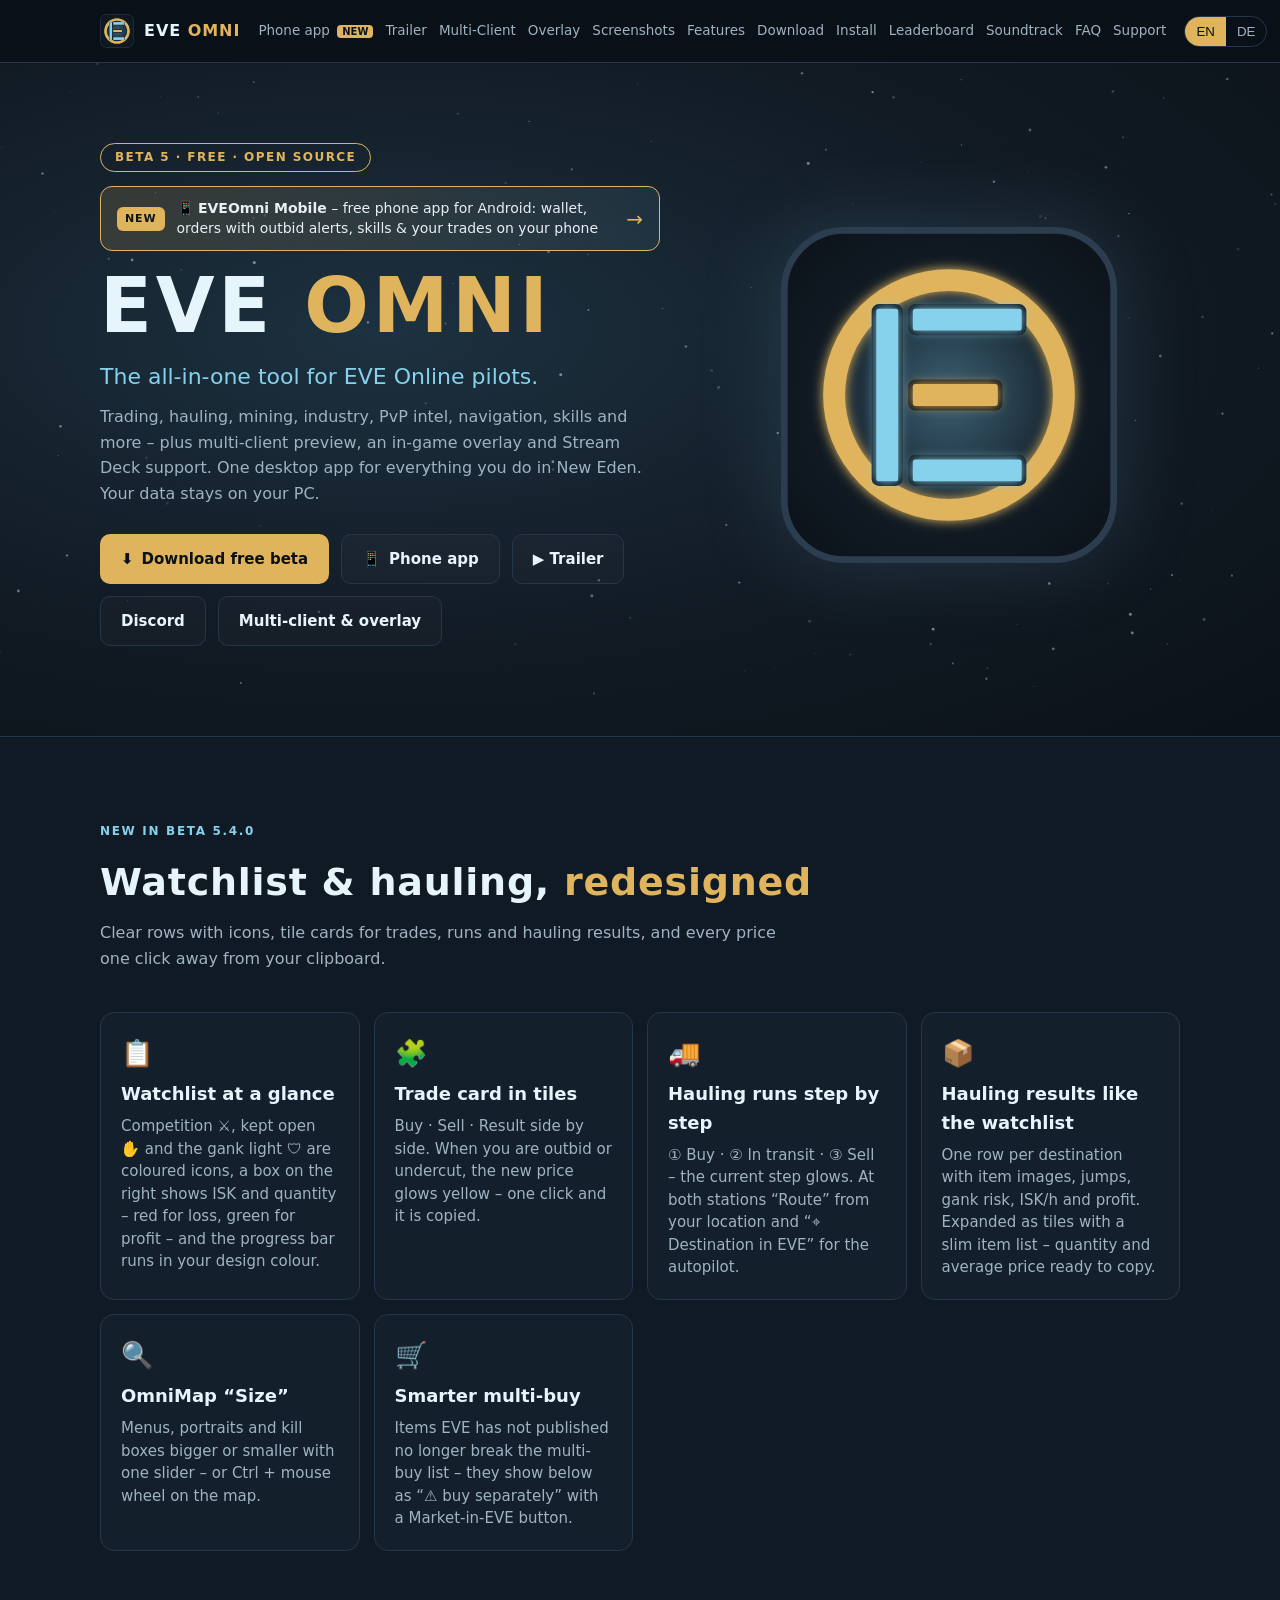
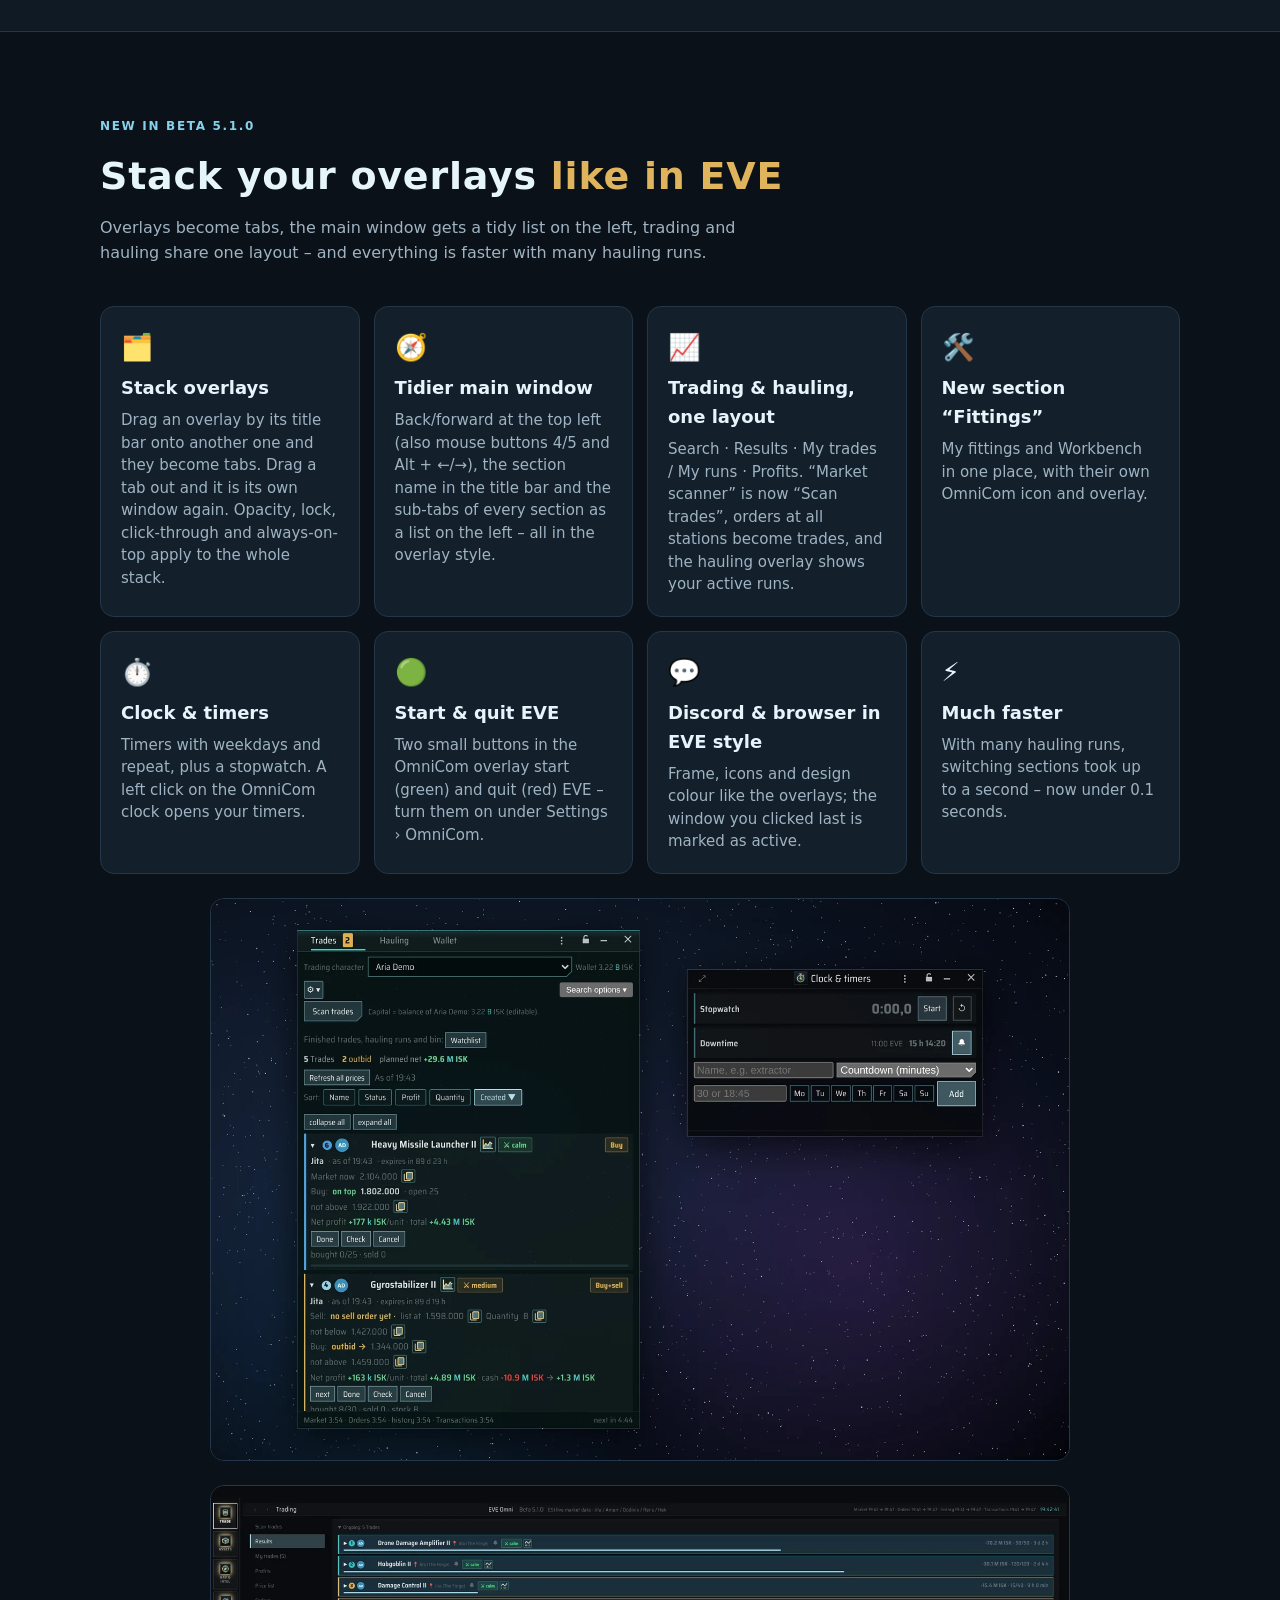
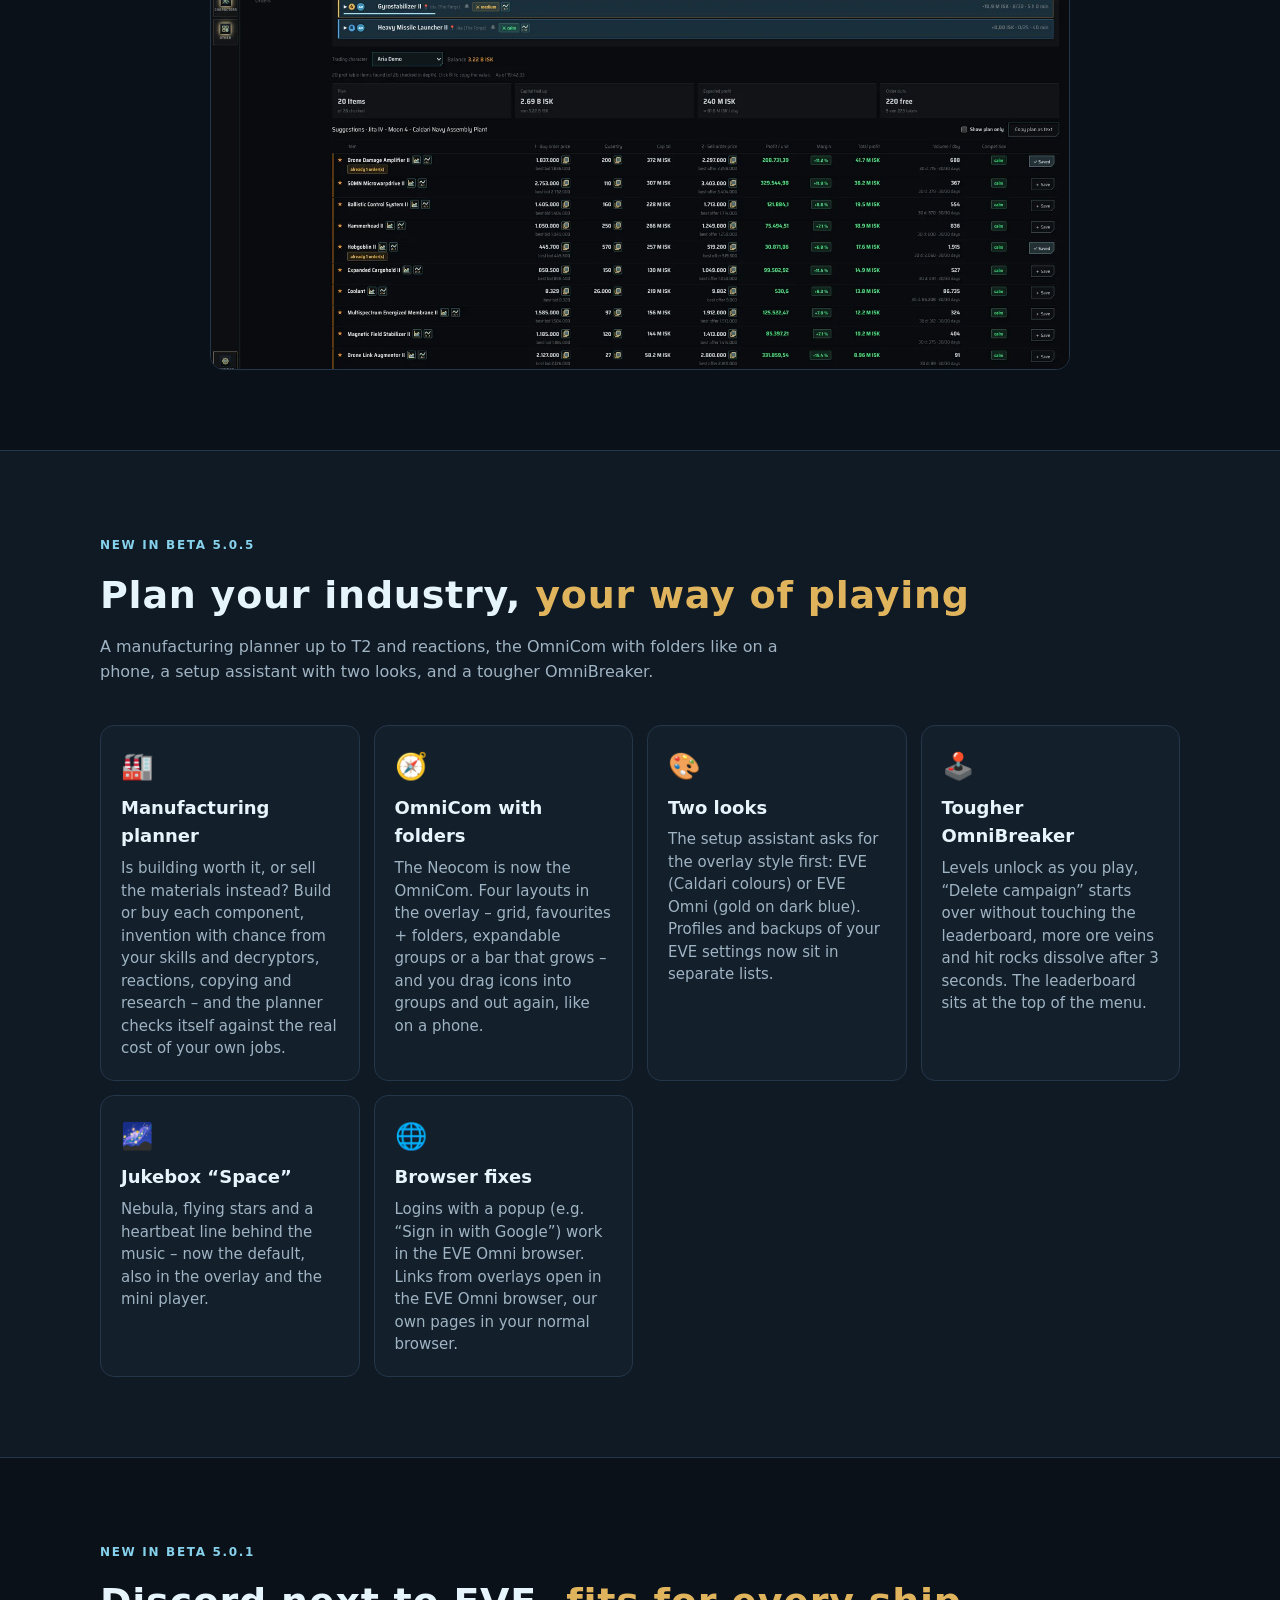
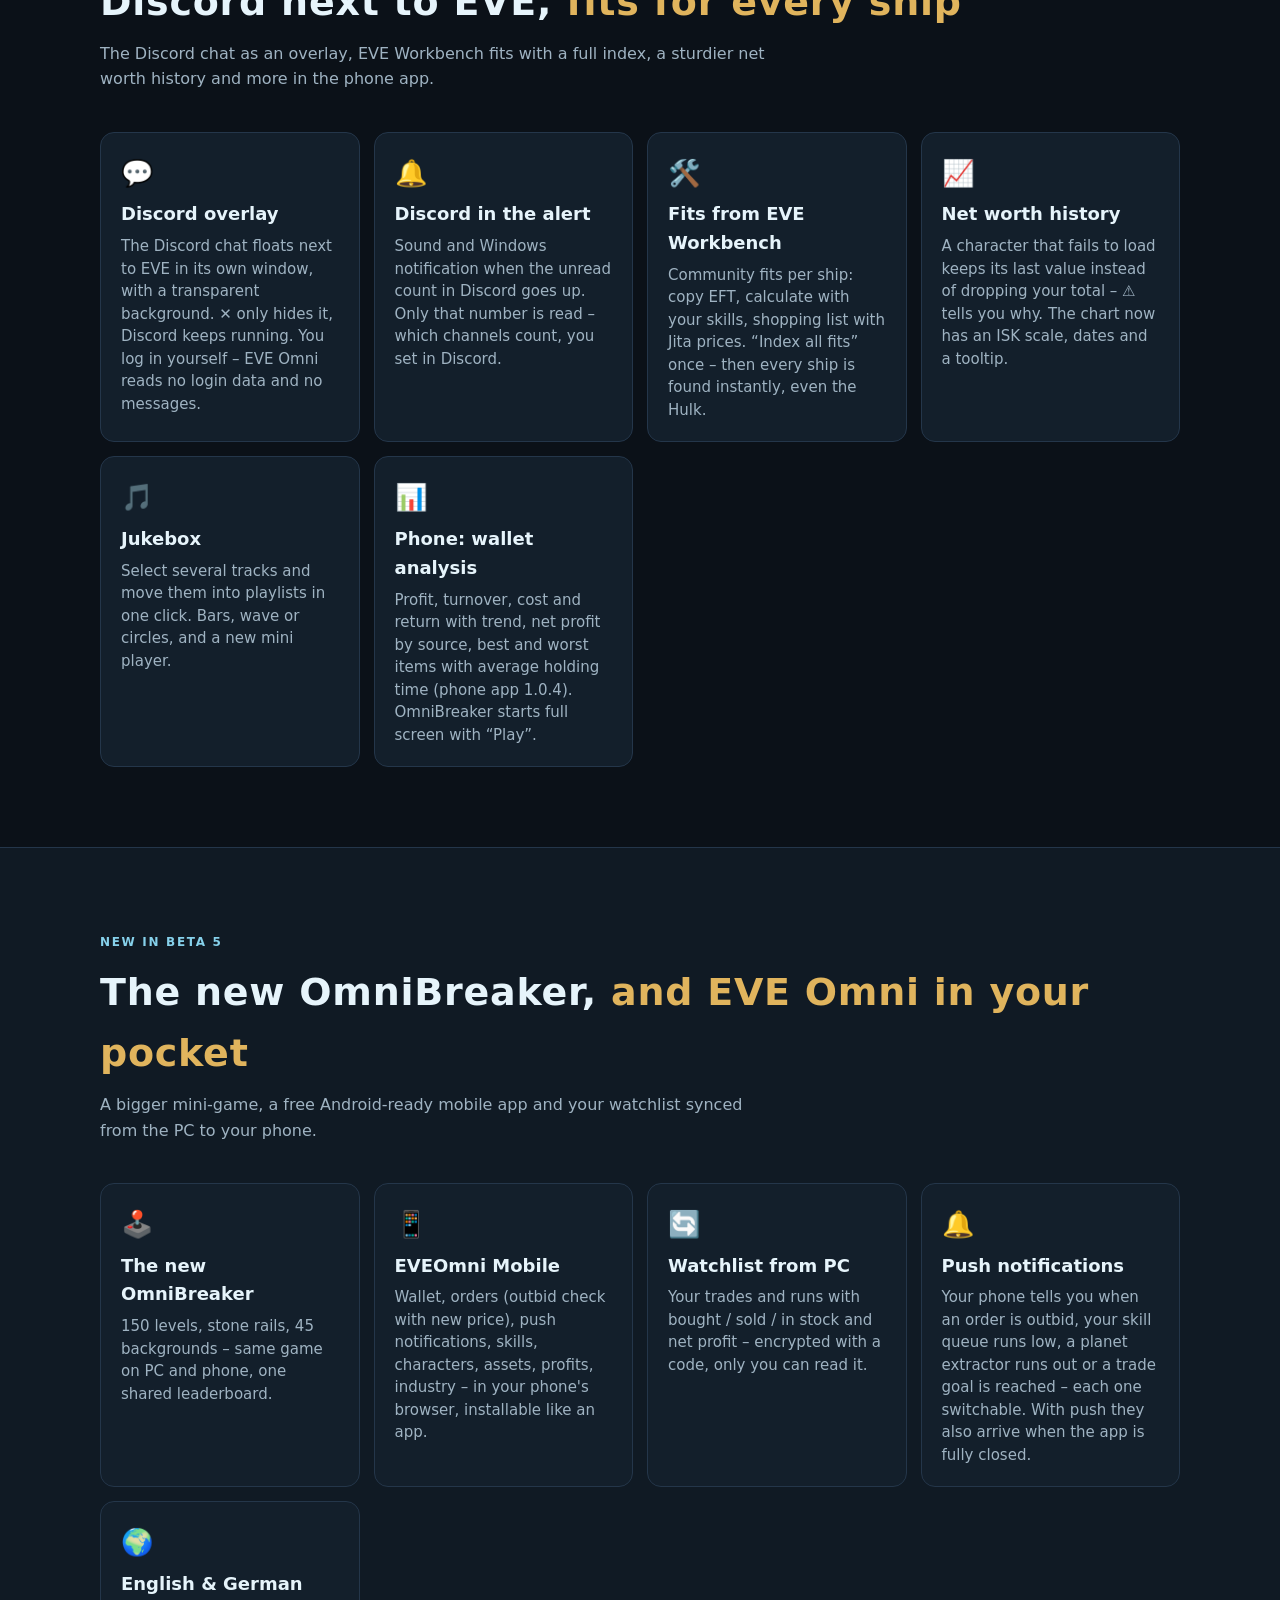
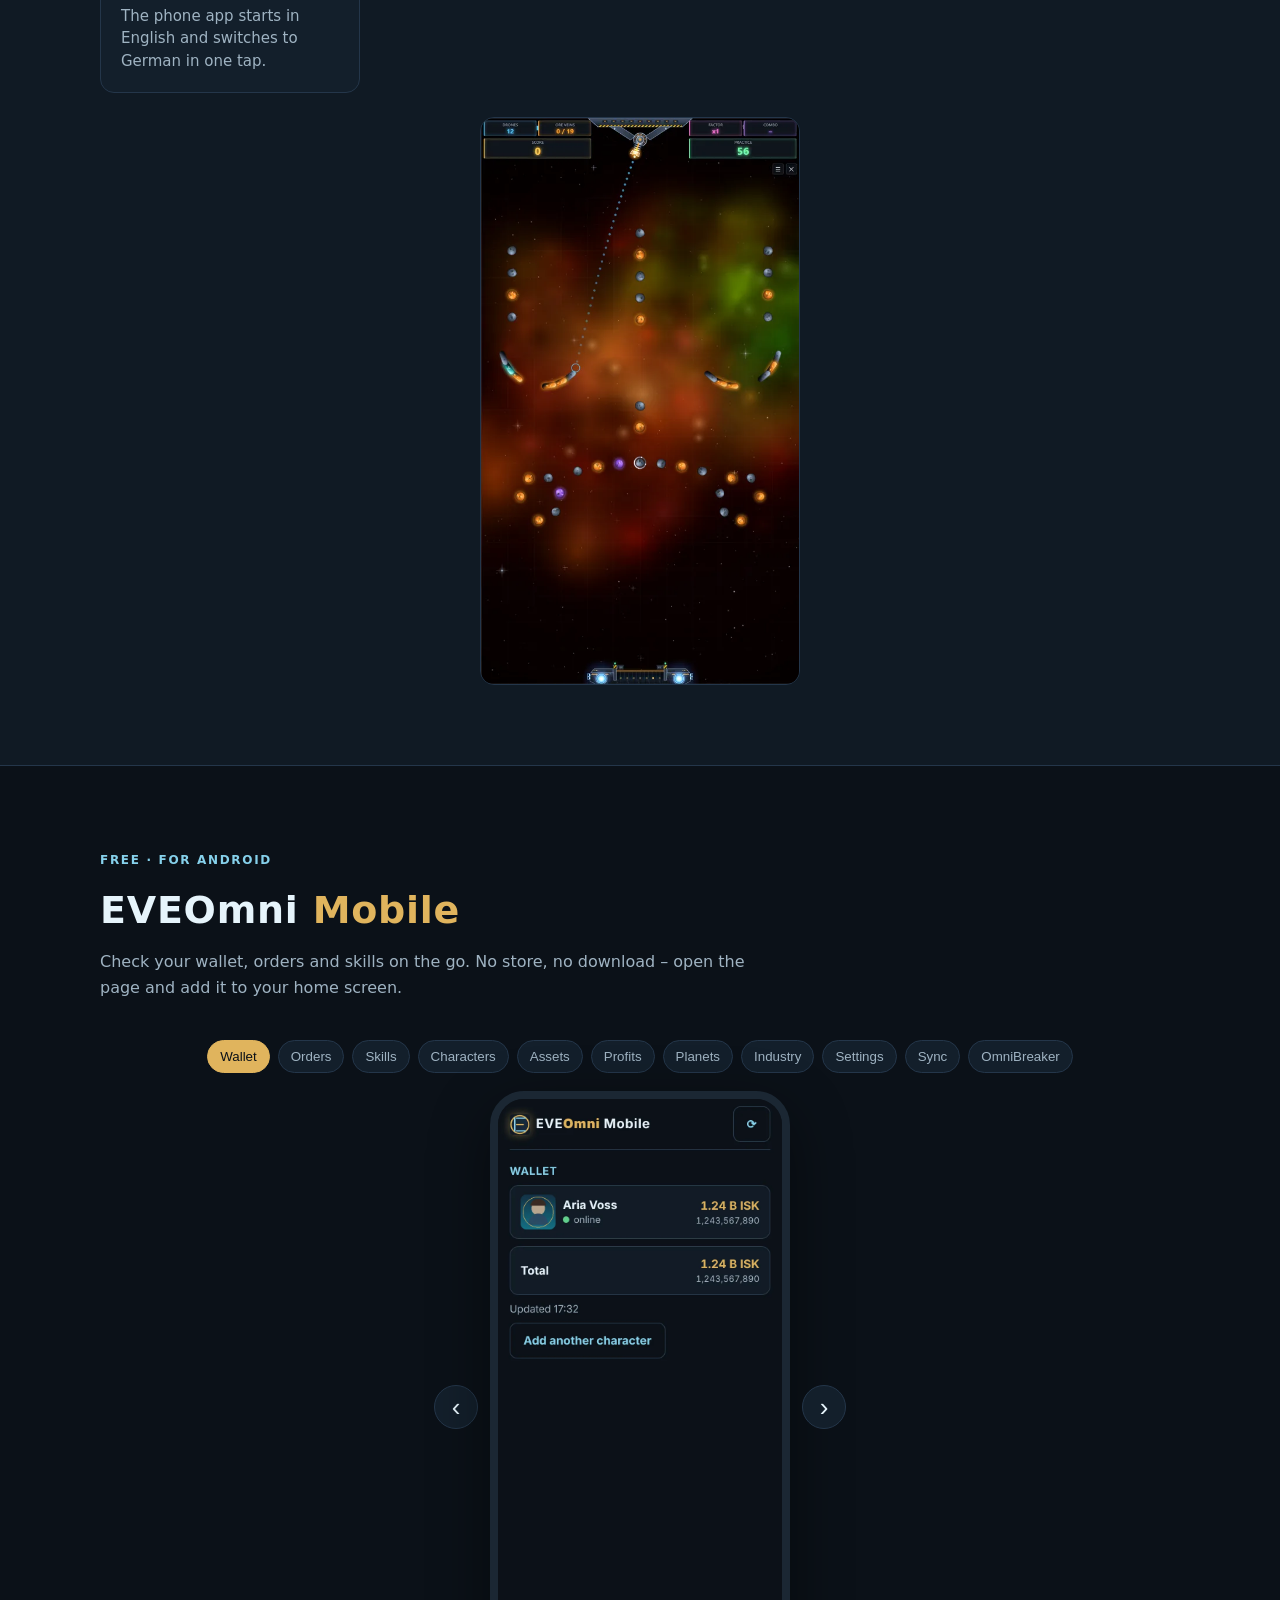
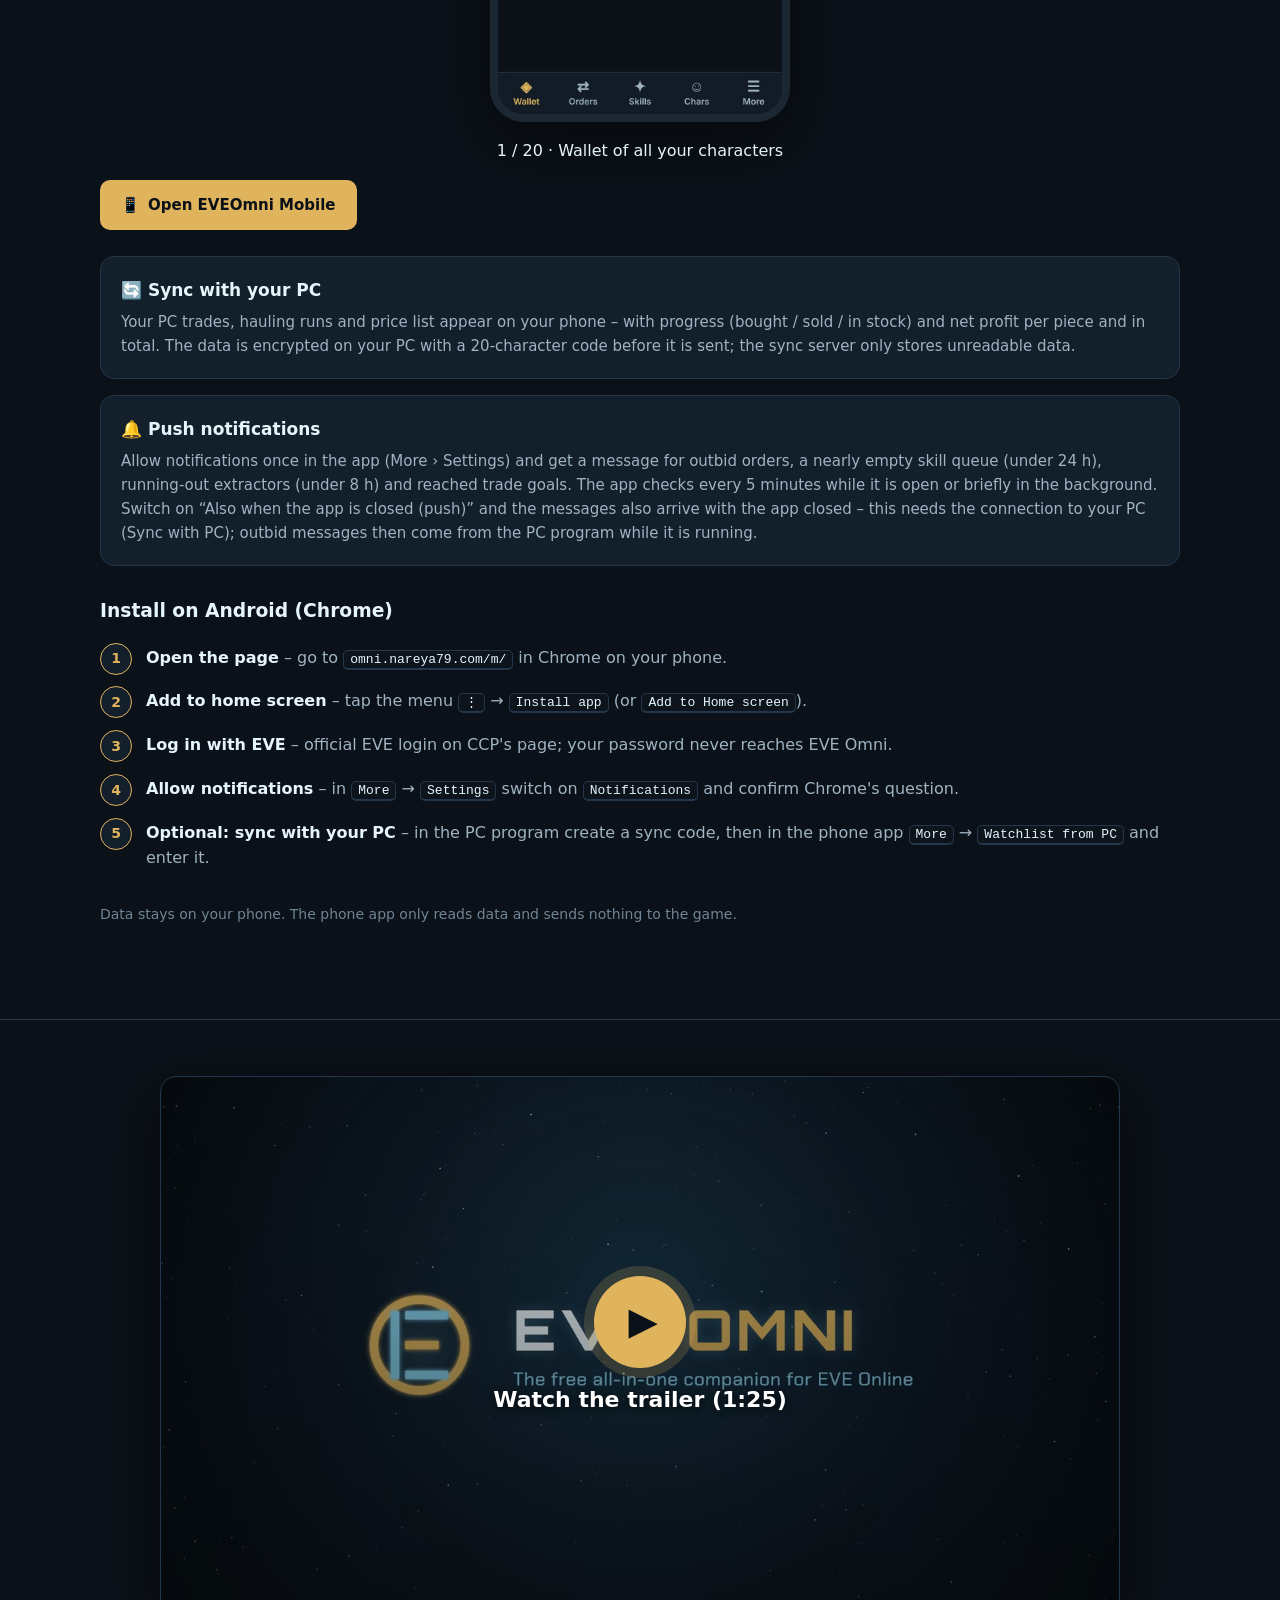
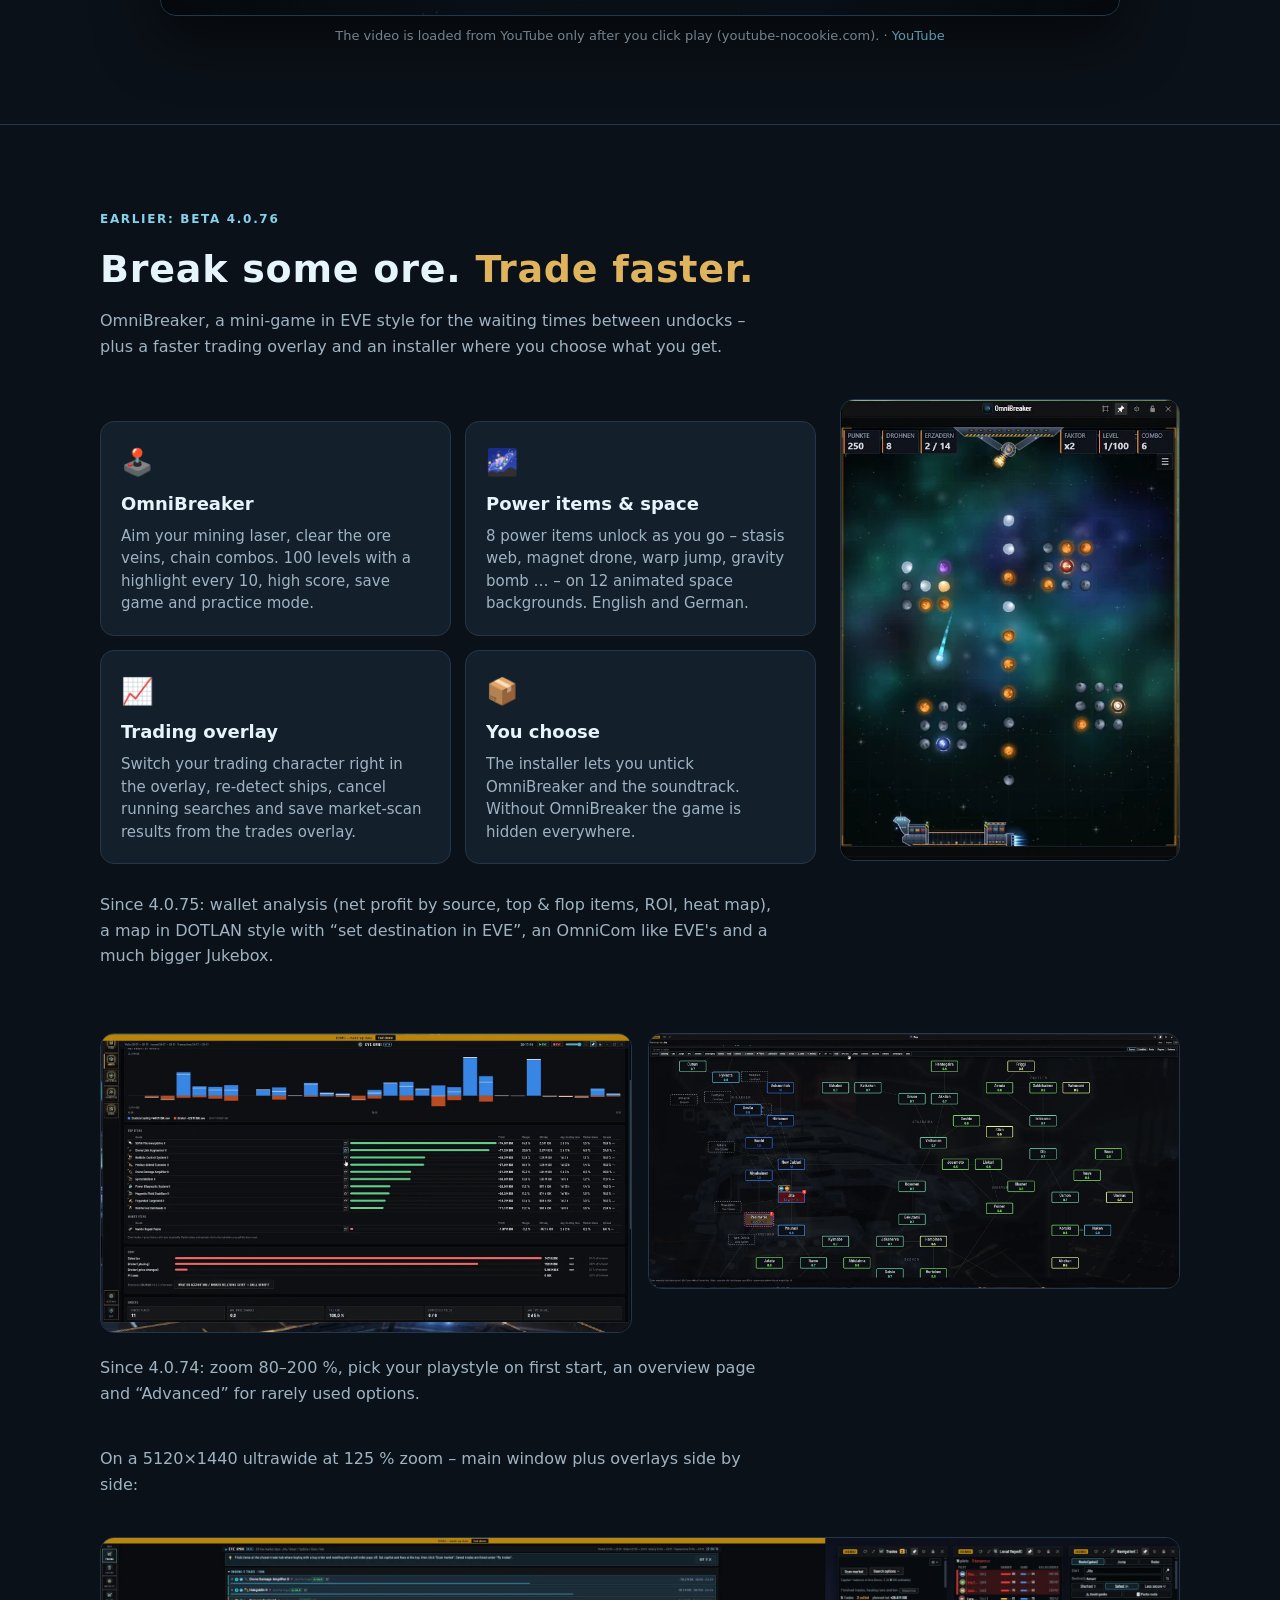
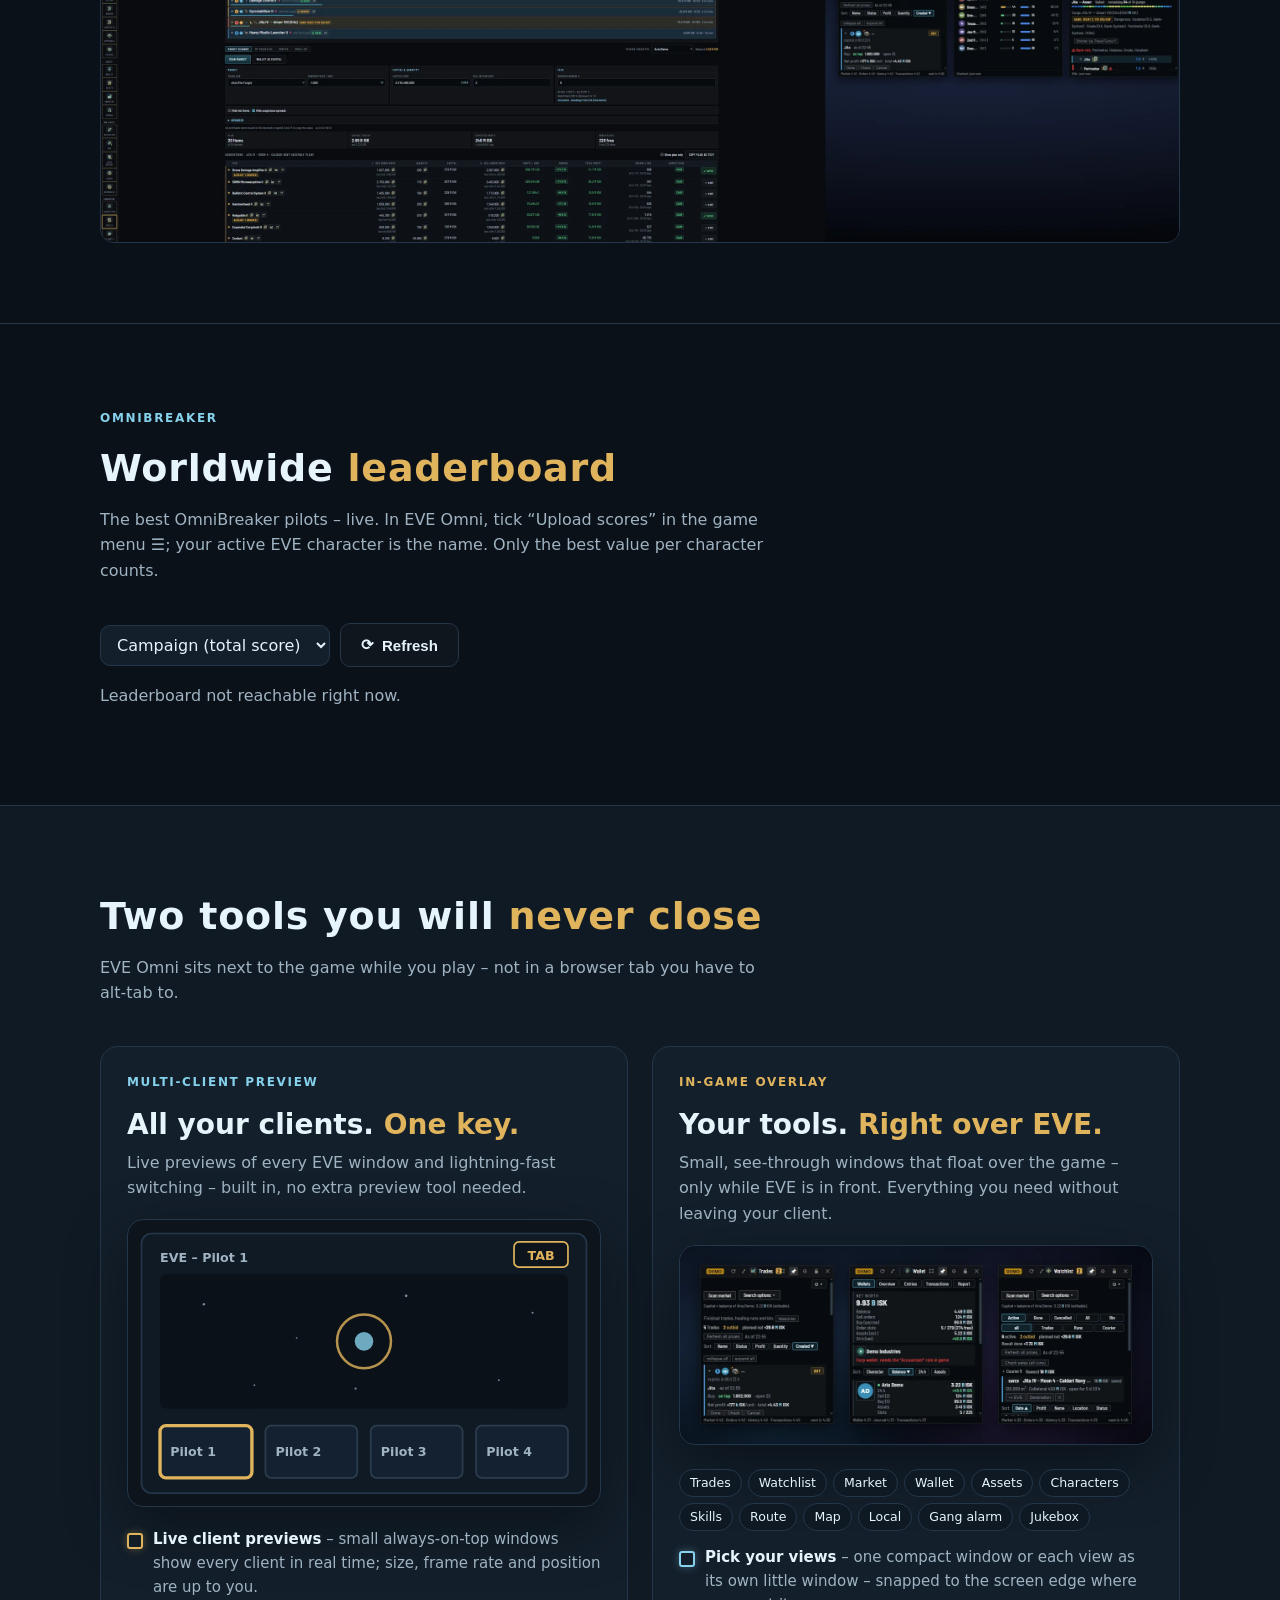
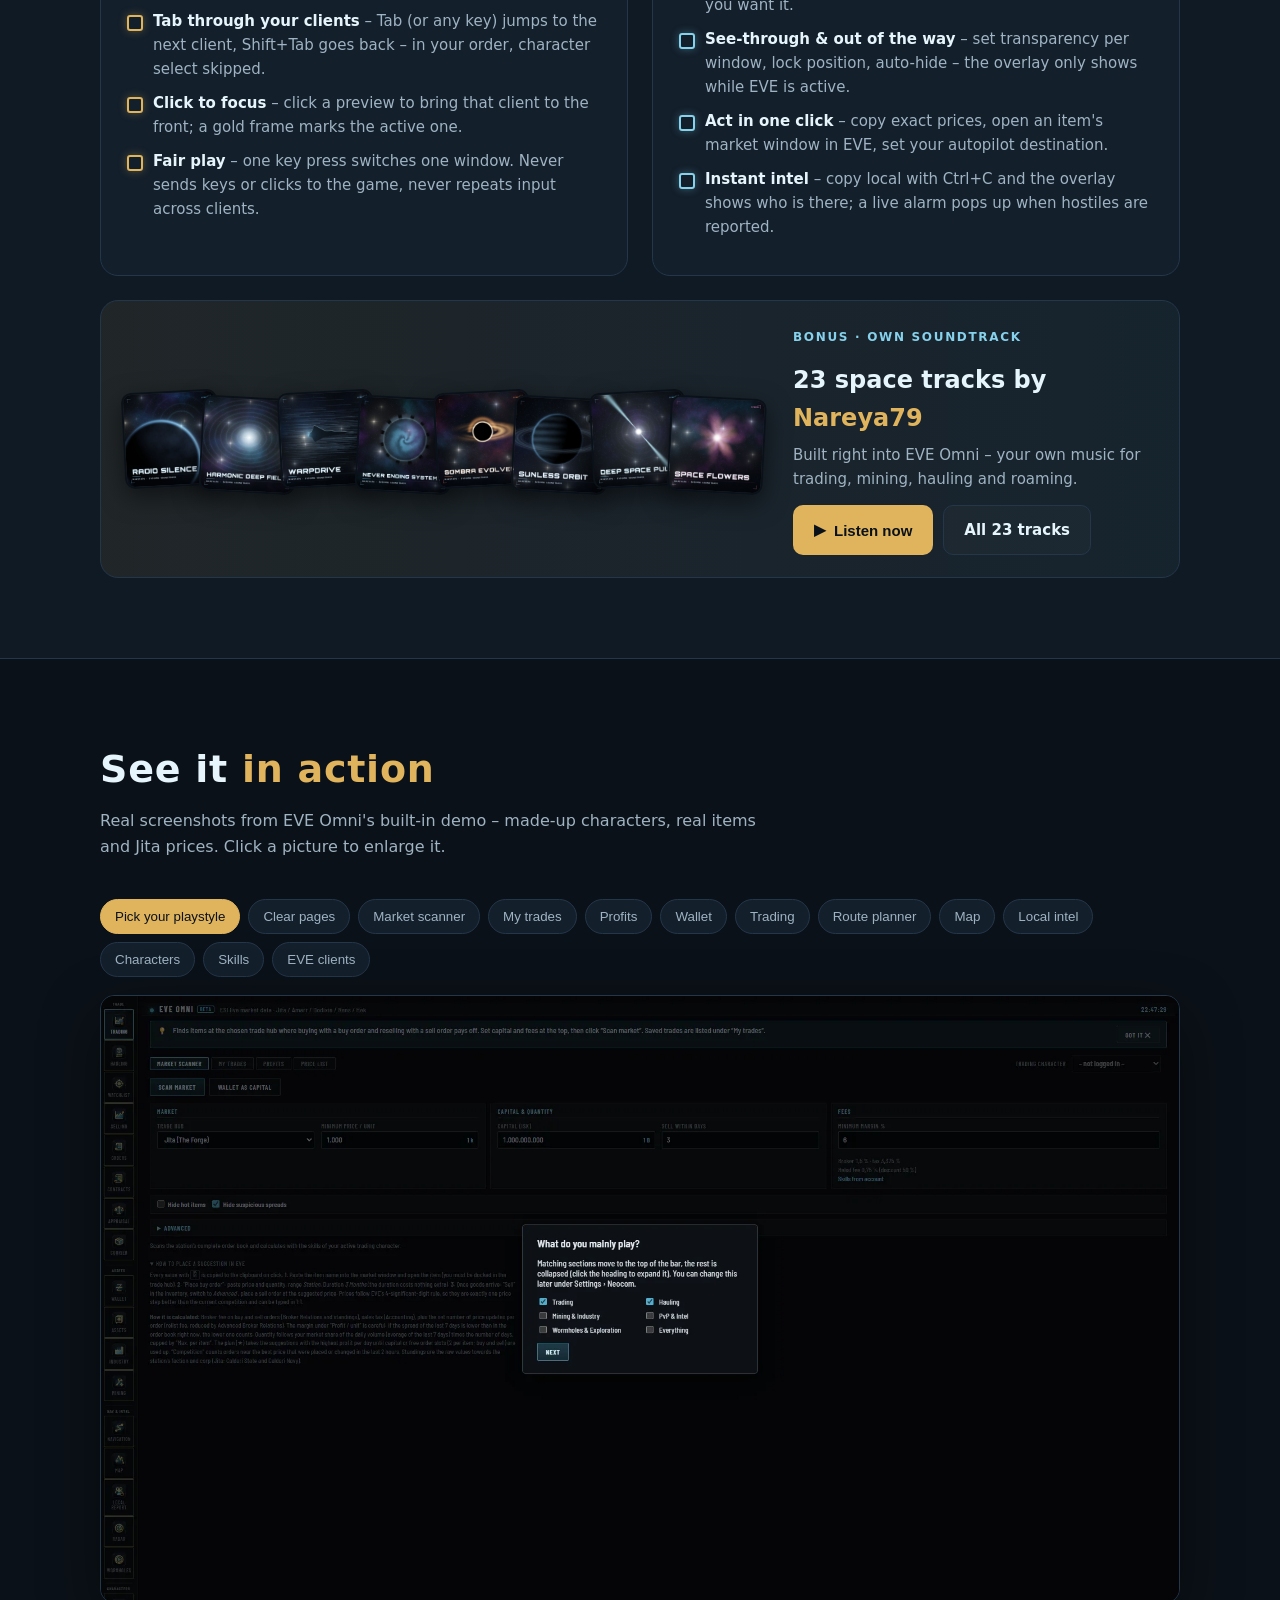
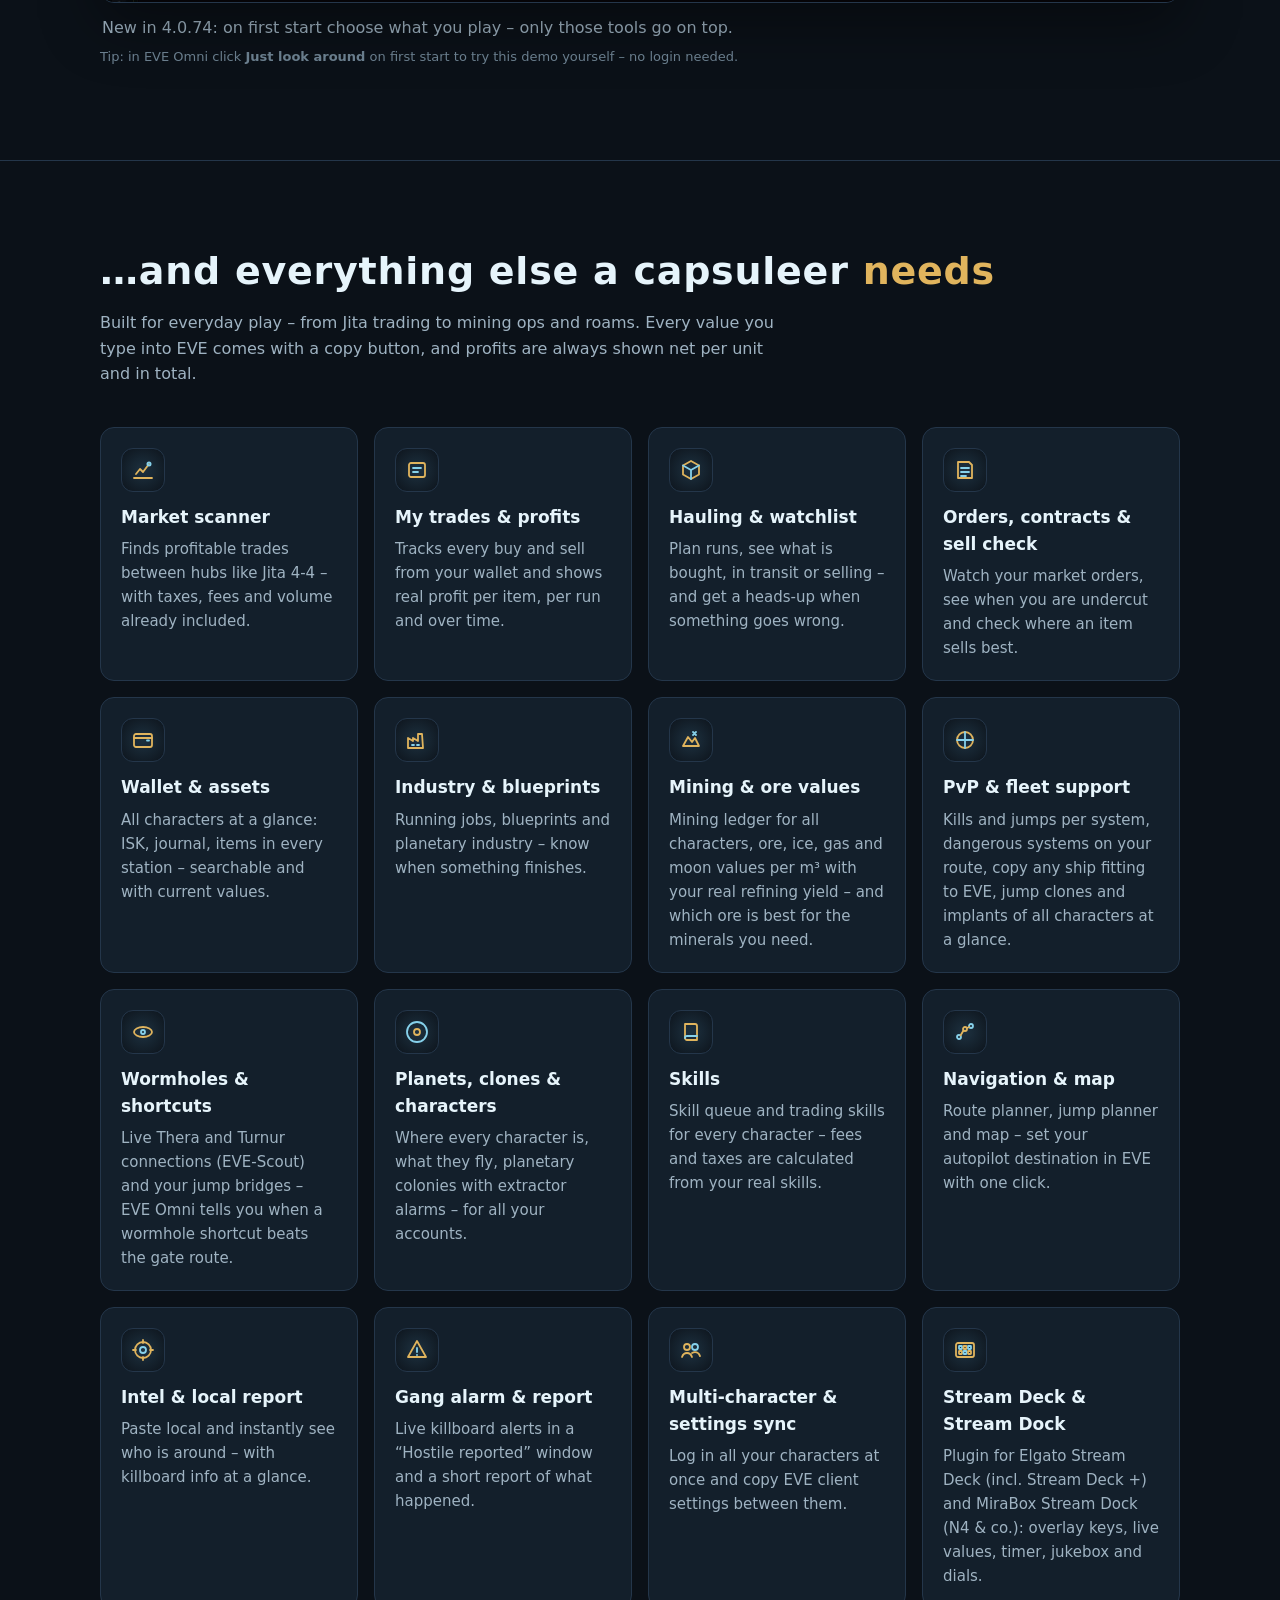
==== commit ea501025: "5.4.0: Abschnitt Neu in Beta 5.4.0; robots.txt: Disallow /top (Search Console 404)" ====
--- a/index.html
+++ b/index.html
@@ -297,6 +297,22 @@
   </div>
 </div>
 
+<section class="alt" id="new-b540">
+  <div class="wrap">
+    <span class="tag"><span data-en>NEW IN BETA 5.4.0</span><span data-de>NEU IN BETA 5.4.0</span></span>
+    <h2><span data-en>Watchlist &amp; hauling, <b>redesigned</b></span><span data-de>Watchlist &amp; Hauling – <b>neu gestaltet</b></span></h2>
+    <p class="intro"><span data-en>Clear rows with icons, tile cards for trades, runs and hauling results, and every price one click away from your clipboard.</span><span data-de>Aufgeräumte Zeilen mit Symbolen, Kachel-Karten für Trades, Läufe und Hauling-Ergebnisse – und jeder Preis ist mit einem Klick kopiert.</span></p>
+    <div class="nw-grid" style="grid-template-columns:repeat(auto-fit,minmax(240px,1fr))">
+      <div class="card"><div class="nw-ic">📋</div><h3><span data-en>Watchlist at a glance</span><span data-de>Watchlist auf einen Blick</span></h3><p><span data-en>Competition ⚔, kept open ✋ and the gank light 🛡 are coloured icons, a box on the right shows ISK and quantity – red for loss, green for profit – and the progress bar runs in your design colour.</span><span data-de>Konkurrenz ⚔, von Hand offen ✋ und die Gank-Ampel 🛡 sind farbige Symbole, ein Kasten rechts zeigt ISK und Stückzahl – rot bei Verlust, grün bei Gewinn – und der Fortschrittsbalken läuft in deiner Designfarbe.</span></p></div>
+      <div class="card"><div class="nw-ic">🧩</div><h3><span data-en>Trade card in tiles</span><span data-de>Trade-Karte in Kacheln</span></h3><p><span data-en>Buy · Sell · Result side by side. When you are outbid or undercut, the new price glows yellow – one click and it is copied.</span><span data-de>Kaufen · Verkaufen · Ergebnis nebeneinander. Bist du überboten oder unterboten, leuchtet der neue Preis gelb – ein Klick und er ist kopiert.</span></p></div>
+      <div class="card"><div class="nw-ic">🚚</div><h3><span data-en>Hauling runs step by step</span><span data-de>Hauling-Läufe Schritt für Schritt</span></h3><p><span data-en>① Buy · ② In transit · ③ Sell – the current step glows. At both stations “Route” from your location and “⌖ Destination in EVE” for the autopilot.</span><span data-de>① Kaufen · ② Unterwegs · ③ Verkaufen – der aktuelle Schritt leuchtet. An beiden Stationen „Route“ von deinem Standort und „⌖ Ziel in EVE“ für den Autopiloten.</span></p></div>
+      <div class="card"><div class="nw-ic">📦</div><h3><span data-en>Hauling results like the watchlist</span><span data-de>Hauling-Ergebnisse wie die Watchlist</span></h3><p><span data-en>One row per destination with item images, jumps, gank risk, ISK/h and profit. Expanded as tiles with a slim item list – quantity and average price ready to copy.</span><span data-de>Je Ziel eine Zeile mit Warenbildern, Sprüngen, Gank-Risiko, ISK/Std. und Gewinn. Aufgeklappt als Kacheln mit schlanker Warenliste – Menge und Ø Preis zum Kopieren.</span></p></div>
+      <div class="card"><div class="nw-ic">🔍</div><h3><span data-en>OmniMap “Size”</span><span data-de>OmniMap „Größe“</span></h3><p><span data-en>Menus, portraits and kill boxes bigger or smaller with one slider – or Ctrl + mouse wheel on the map.</span><span data-de>Menüs, Porträts und Kill-Kästen mit einem Regler größer oder kleiner – oder mit Strg + Mausrad auf der Karte.</span></p></div>
+      <div class="card"><div class="nw-ic">🛒</div><h3><span data-en>Smarter multi-buy</span><span data-de>Mehrfachkauf klüger</span></h3><p><span data-en>Items EVE has not published no longer break the multi-buy list – they show below as “⚠ buy separately” with a Market-in-EVE button.</span><span data-de>Waren, die EVE nicht veröffentlicht hat, stören die Mehrfachkauf-Liste nicht mehr – sie stehen darunter als „⚠ einzeln kaufen“ mit Markt-in-EVE-Knopf.</span></p></div>
+    </div>
+  </div>
+</section>
+
 <section id="new-b510">
   <div class="wrap">
     <span class="tag"><span data-en>NEW IN BETA 5.1.0</span><span data-de>NEU IN BETA 5.1.0</span></span>
@@ -469,7 +485,7 @@
 
 <section class="alt" id="highlights">
   <div class="wrap">
-    <h2><span data-en>Two tools you will <b>never close</b></span><span data-de>Zwei Werkzeuge, die du <b>nie mehr schließt</b></span></h2>
+    <h2><span data-en>Two tools you will <b>never close</b></span><span data-de>Zwei Tools, die du <b>nie mehr schließt</b></span></h2>
     <p class="intro"><span data-en>EVE Omni sits next to the game while you play – not in a browser tab you have to alt-tab to.</span><span data-de>EVE Omni läuft beim Spielen direkt neben dem Spiel – nicht in einem Browser-Tab, zu dem du erst wechseln musst.</span></p>
     <div class="pillars">
 
@@ -500,7 +516,7 @@
 
       <article class="pillar ov" id="overlay">
         <span class="tag"><span data-en>IN-GAME OVERLAY</span><span data-de>OVERLAY IM SPIEL</span></span>
-        <h3><span data-en>Your tools. <b>Right over EVE.</b></span><span data-de>Deine Werkzeuge. <b>Direkt über EVE.</b></span></h3>
+        <h3><span data-en>Your tools. <b>Right over EVE.</b></span><span data-de>Deine Tools. <b>Direkt über EVE.</b></span></h3>
         <p class="lede"><span data-en>Small, see-through windows that float over the game – only while EVE is in front. Everything you need without leaving your client.</span><span data-de>Kleine, durchsichtige Fenster, die über dem Spiel schweben – nur solange EVE vorne ist. Alles Wichtige, ohne den Client zu verlassen.</span></p>
         <img class="mock" data-en data-zoom src="shots/en/overlays-trading.webp" alt="EVE Omni overlay windows: trades, wallet and watchlist" width="1128" height="476" loading="lazy"><img class="mock" data-de data-zoom src="shots/de/overlays-trading.webp" alt="EVE Omni Overlay-Fenster: Trades, Wallet und Watchlist" width="1128" height="476" loading="lazy">
         <div class="chips">
@@ -690,7 +706,7 @@
 <section id="all-functions">
   <div class="wrap">
     <h2><span data-en>All functions</span><span data-de>Alle Funktionen</span></h2>
-    <p class="intro"><span data-en>77 functions – and where to find them in the app. ◱ = also available as an overlay on top of EVE.</span><span data-de>77 Funktionen – und wo du sie im Programm findest. ◱ = auch als Overlay über EVE.</span></p>
+    <p class="intro"><span data-en>79 functions – and where to find them in the app. ◱ = also available as an overlay on top of EVE.</span><span data-de>79 Funktionen – und wo du sie im Programm findest. ◱ = auch als Overlay über EVE.</span></p>
     <div class="fx-grid">
       <div class="fx-col"><h3><span data-en>Trading</span><span data-de>Handel</span></h3><ul>
         <li><span data-en>Scan trades: profitable items for station trading per hub</span><span data-de>Trades scannen: lohnende Waren fürs Station-Trading je Hub</span> <span class="fx-ov" title="Overlay">◱</span><small><span data-en>Trading › Station trading</span><span data-de>Handel › Station-Trading</span></small></li>
@@ -699,6 +715,7 @@
         <li><span data-en>Profit history from the wallet (day, week, month)</span><span data-de>Gewinn-Historie aus der Wallet (Tag, Woche, Monat)</span><small><span data-en>Trading › Station trading › Profit</span><span data-de>Handel › Station-Trading › Gewinn</span></small></li>
         <li><span data-en>Hauling: best cargo in a radius or to a target, with ship recommendation</span><span data-de>Hauling: beste Ladung im Umkreis oder zu einem Ziel, mit Schiffsempfehlung</span> <span class="fx-ov" title="Overlay">◱</span><small><span data-en>Hauling</span><span data-de>Hauling</span></small></li>
         <li><span data-en>Hub trading: best cargo between hubs by budget and cargo space</span><span data-de>Hub-Handel: beste Ladung zwischen Hubs nach Budget und Laderaum</span> <span class="fx-ov" title="Overlay">◱</span><small><span data-en>Hauling › To a fixed hub</span><span data-de>Hauling › Zu festem Hub</span></small></li>
+        <li><span data-en>Market structures (Keepstar, Fortizar …): prices, trades and hauling into nullsec with route check (camps, activity)</span><span data-de>Markt-Strukturen (Keepstar, Fortizar …): Preise, Trades und Hauling ins 0.0 mit Routen-Prüfung (Camps, Aktivität)</span><small><span data-en>Settings › Account › Market structures</span><span data-de>Einstellungen › Konto › Markt-Strukturen</span></small></li>
         <li><span data-en>Buying starts at the location of the active EVE client</span><span data-de>Einkauf startet am Standort des aktiven EVE-Clients</span><small><span data-en>Hauling › Where to buy</span><span data-de>Hauling › Wo kaufen</span></small></li>
         <li><span data-en>Gank protection: cargo value matched to the ship (ISK/EHP light)</span><span data-de>Gank-Schutz: Ladungswert passend zum Schiff (ISK/EHP-Ampel)</span><small><span data-en>Hauling › How much ISK</span><span data-de>Hauling › Wie viel ISK</span></small></li>
         <li><span data-en>Market browser: one item in the 5 hubs, order book, price history, margin</span><span data-de>Marktbrowser: eine Ware in den 5 Hubs, Orderbuch, Preisverlauf, Marge</span> <span class="fx-ov" title="Overlay">◱</span><small><span data-en>Trading › Market</span><span data-de>Handel › Markt</span></small></li>
@@ -726,7 +743,7 @@
         <li><span data-en>Travel route with gank warning and “paste route”</span><span data-de>Reiseroute mit Gank-Warnung und „Route einfügen“</span> <span class="fx-ov" title="Overlay">◱</span><small><span data-en>Navi &amp; Intel › Navigation</span><span data-de>Navi &amp; Intel › Navigation</span></small></li>
         <li><span data-en>Jump planner and jump bridges</span><span data-de>Jump Planner und Jump Bridges</span><small><span data-en>Navi &amp; Intel › Navigation</span><span data-de>Navi &amp; Intel › Navigation</span></small></li>
         <li><span data-en>Set destination or waypoint directly in EVE</span><span data-de>Ziel oder Wegpunkt direkt in EVE setzen</span> <span class="fx-ov" title="Overlay">◱</span><small><span data-en>Navi &amp; Intel › Navigation</span><span data-de>Navi &amp; Intel › Navigation</span></small></li>
-        <li><span data-en>Map: region and universe with kills, route and characters</span><span data-de>Karte: Region und Universum mit Kills, Route und Charakteren</span> <span class="fx-ov" title="Overlay">◱</span><small><span data-en>Navi &amp; Intel › Map</span><span data-de>Navi &amp; Intel › Karte</span></small></li>
+        <li><span data-en>OmniMap: whole universe (real positions or 2D schematic) with route, live kills, layers, activity, characters, assets and station services</span><span data-de>OmniMap: ganzes Universum (echte Lage oder 2D-Schema) mit Route, Live-Kills, Ebenen, Aktivität, Charakteren, Assets und Stationsdiensten</span> <span class="fx-ov" title="Overlay">◱</span><small><span data-en>Navi &amp; Intel › OmniMap</span><span data-de>Navi &amp; Intel › OmniMap</span></small></li>
         <li><span data-en>Local report: threat in local (Ctrl+C in local)</span><span data-de>Local Report: Bedrohung im Local (Strg+C im Local)</span> <span class="fx-ov" title="Overlay">◱</span><small><span data-en>Navi &amp; Intel › Local</span><span data-de>Navi &amp; Intel › Local</span></small></li>
         <li><span data-en>D-scan evaluation with warnings</span><span data-de>D-Scan-Auswertung mit Warnungen</span> <span class="fx-ov" title="Overlay">◱</span><small><span data-en>Navi &amp; Intel › Local</span><span data-de>Navi &amp; Intel › Local</span></small></li>
         <li><span data-en>Alert: kills near you live from zKillboard, with report</span><span data-de>Alert: Kills in deiner Nähe live über zKillboard, mit Report</span> <span class="fx-ov" title="Overlay">◱</span><small><span data-en>OmniCom overlay › Alert</span><span data-de>OmniCom-Overlay › Alert</span></small></li>
@@ -770,6 +787,7 @@
         <li><span data-en>Jukebox: add or remove several tracks to a playlist at once</span><span data-de>Jukebox: mehrere Titel auf einmal in eine Playlist übernehmen oder entfernen</span><small><span data-en>Other › Jukebox</span><span data-de>Sonstiges › Jukebox</span></small></li>
         <li><span data-en>Discord chat as an overlay window next to EVE (OmniCom overlay)</span><span data-de>Discord-Chat als Overlay-Fenster neben EVE (OmniCom-Overlay)</span><small><span data-en>OmniCom overlay › Discord</span><span data-de>OmniCom-Overlay › Discord</span></small></li>
         <li><span data-en>Jukebox: music as bars, wave or circles</span><span data-de>Jukebox: Musik als Balken, Welle oder Kreise</span> <span class="fx-ov" title="Overlay">◱</span><small><span data-en>Other › Jukebox › Sound &amp; extras</span><span data-de>Sonstiges › Jukebox › Klang &amp; Extras</span></small></li>
+        <li><span data-en>Sound: volume per EVE client, background clients automatically quieter or muted</span><span data-de>Sound: Lautstärke je EVE-Client, hintere Clients automatisch leiser oder stumm</span> <span class="fx-ov" title="Overlay">◱</span><small><span data-en>OmniCom overlay › Sound</span><span data-de>OmniCom-Overlay › Sound</span></small></li>
         <li><span data-en>Clock and timers (EVE time, downtime, own timers)</span><span data-de>Uhr und Timer (EVE-Zeit, Downtime, eigene Timer)</span> <span class="fx-ov" title="Overlay">◱</span><small><span data-en>OmniCom overlay › Clock &amp; timers</span><span data-de>OmniCom-Overlay › Uhr &amp; Timer</span></small></li>
         <li><span data-en>Notes</span><span data-de>Notizen</span> <span class="fx-ov" title="Overlay">◱</span><small><span data-en>OmniCom overlay › Notes</span><span data-de>OmniCom-Overlay › Notizen</span></small></li>
         <li><span data-en>Performance: CPU, RAM, GPU of the PC</span><span data-de>Leistung: CPU, RAM, GPU des PCs</span> <span class="fx-ov" title="Overlay">◱</span><small><span data-en>OmniCom overlay › Performance</span><span data-de>OmniCom-Overlay › Leistung</span></small></li>
@@ -901,7 +919,7 @@
 
 (function(){
   var S=[
-    ['spielart','Pick your playstyle','Spielart wählen','New in 4.0.74: on first start choose what you play – only those tools go on top.','Neu in 4.0.74: Beim ersten Start wählst du, was du spielst – nur diese Werkzeuge stehen oben.'],
+    ['spielart','Pick your playstyle','Spielart wählen','New in 4.0.74: on first start choose what you play – only those tools go on top.','Neu in 4.0.74: Beim ersten Start wählst du, was du spielst – nur diese Tools stehen oben.'],
     ['erweitert','Clear pages','Klare Seiten','Main button on top, rarely used options under “Advanced”, a short hint on every page.','Hauptknopf oben, Seltenes unter „Erweitert“, ein kurzer Hinweis auf jeder Seite.'],
     ['scanner','Market scanner','Markt-Scanner','Finds profitable items in Jita 4-4 and plans your buys – net profit per unit and in total.','Findet lohnende Waren in Jita 4-4 und plant deine Einkäufe – Gewinn netto pro Stück und gesamt.'],
     ['trades','My trades','Meine Trades','Every trade from buy to sale: outbid warnings, exact new price with copy button, real net profit.','Jeder Trade vom Kauf bis zum Verkauf: Warnung bei Überboten, exakter neuer Preis zum Kopieren, echter Nettogewinn.'],
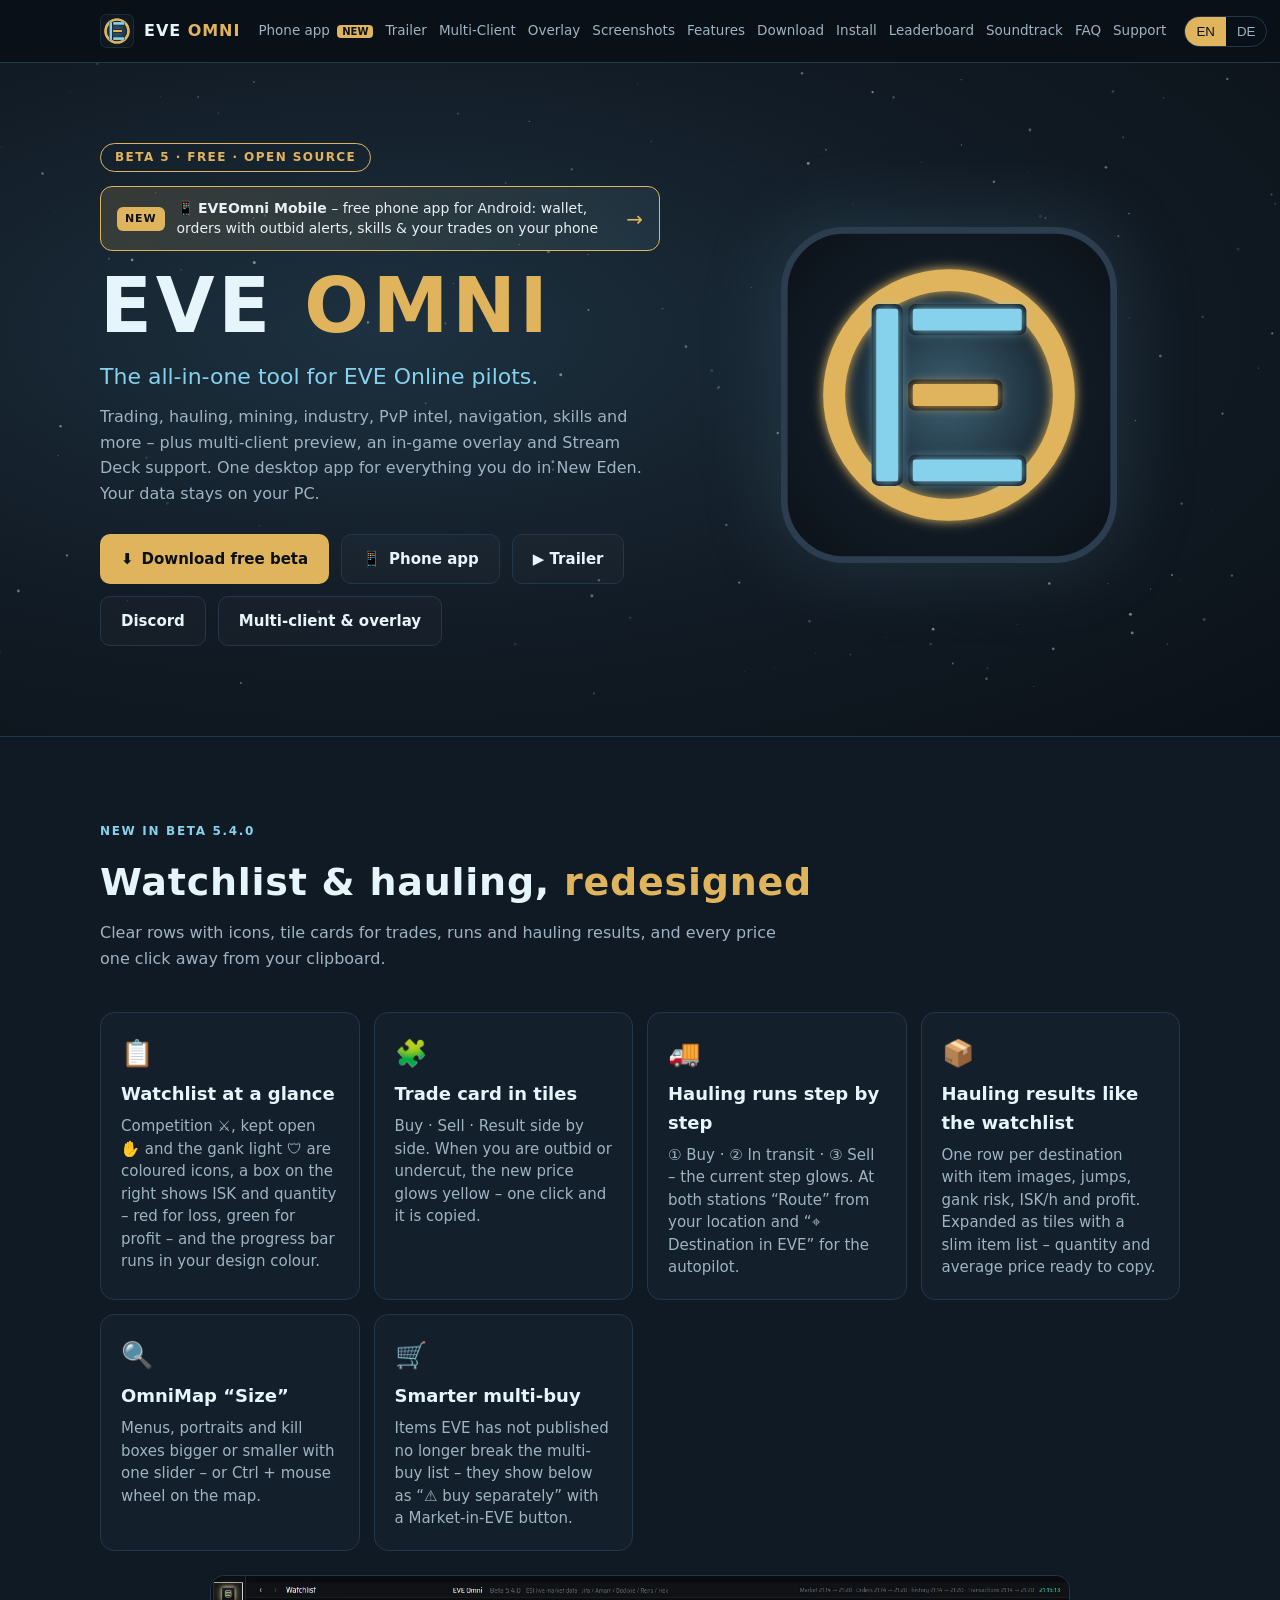
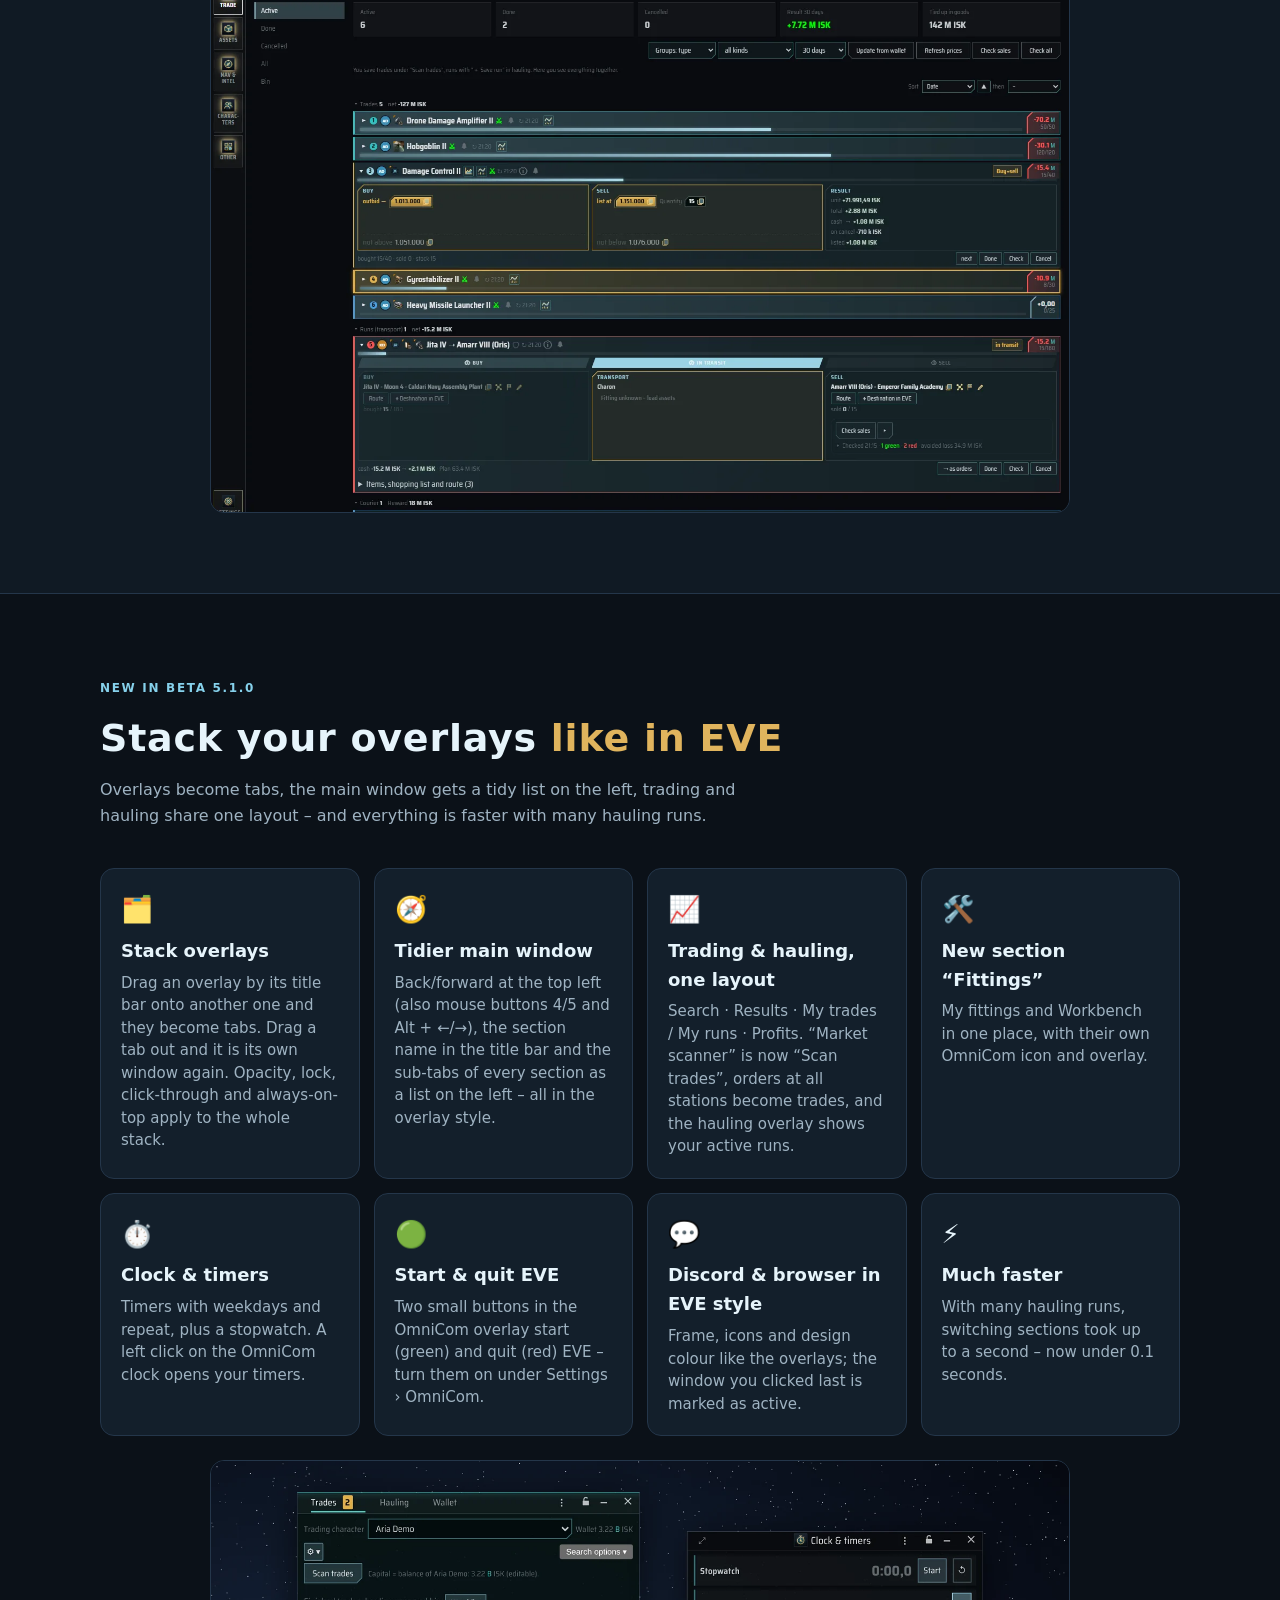
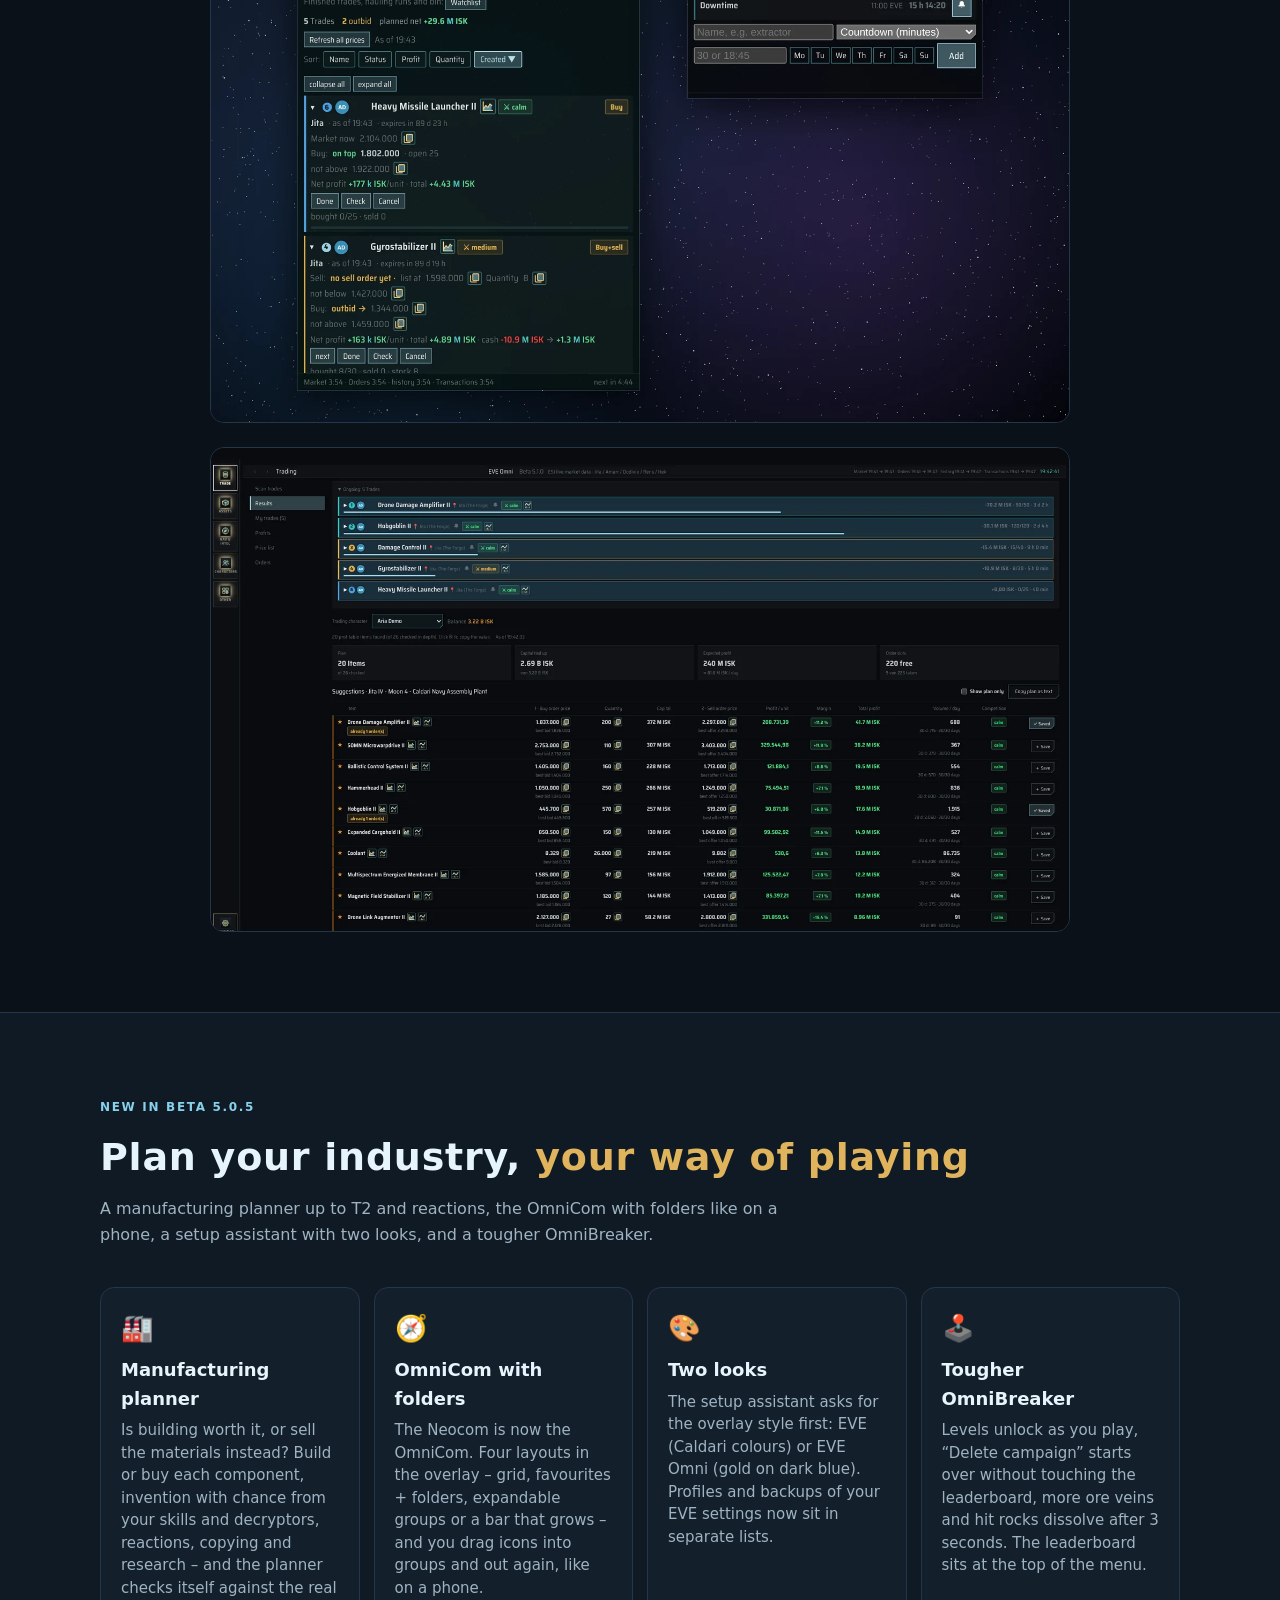
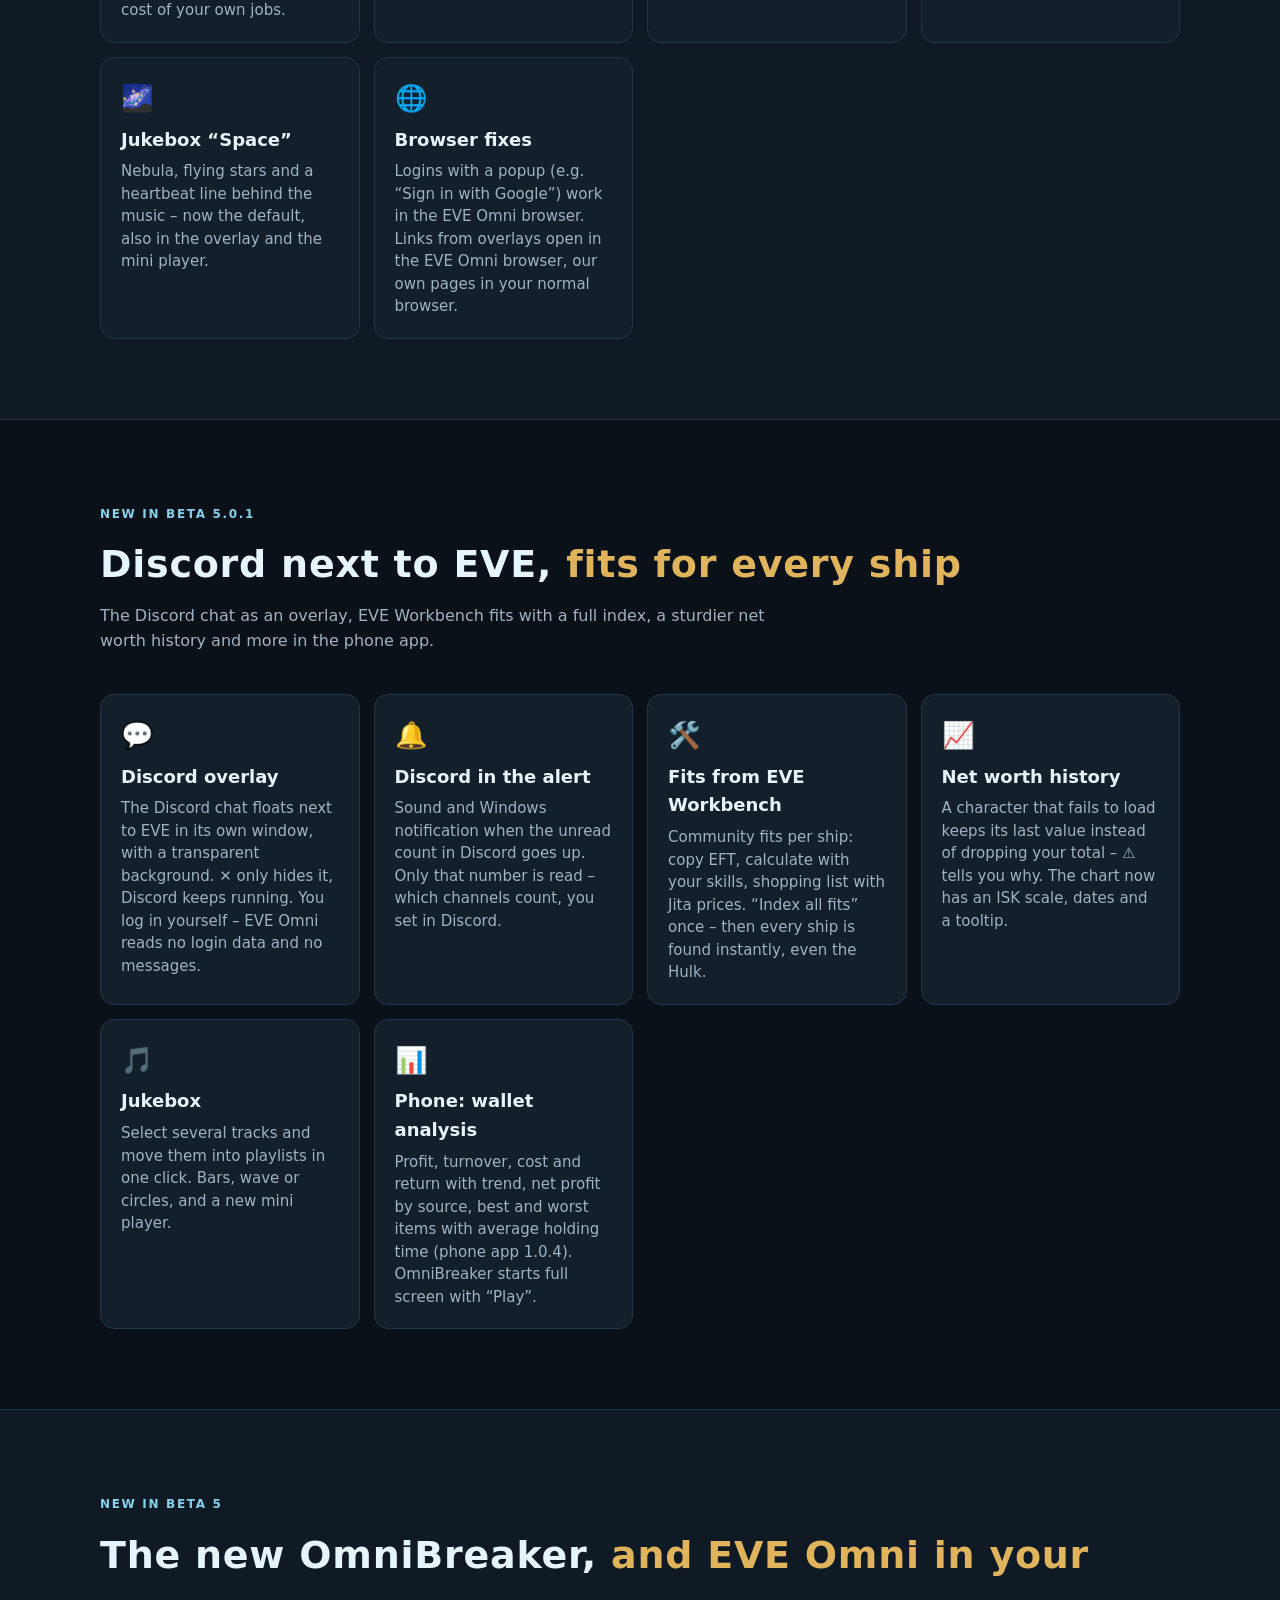
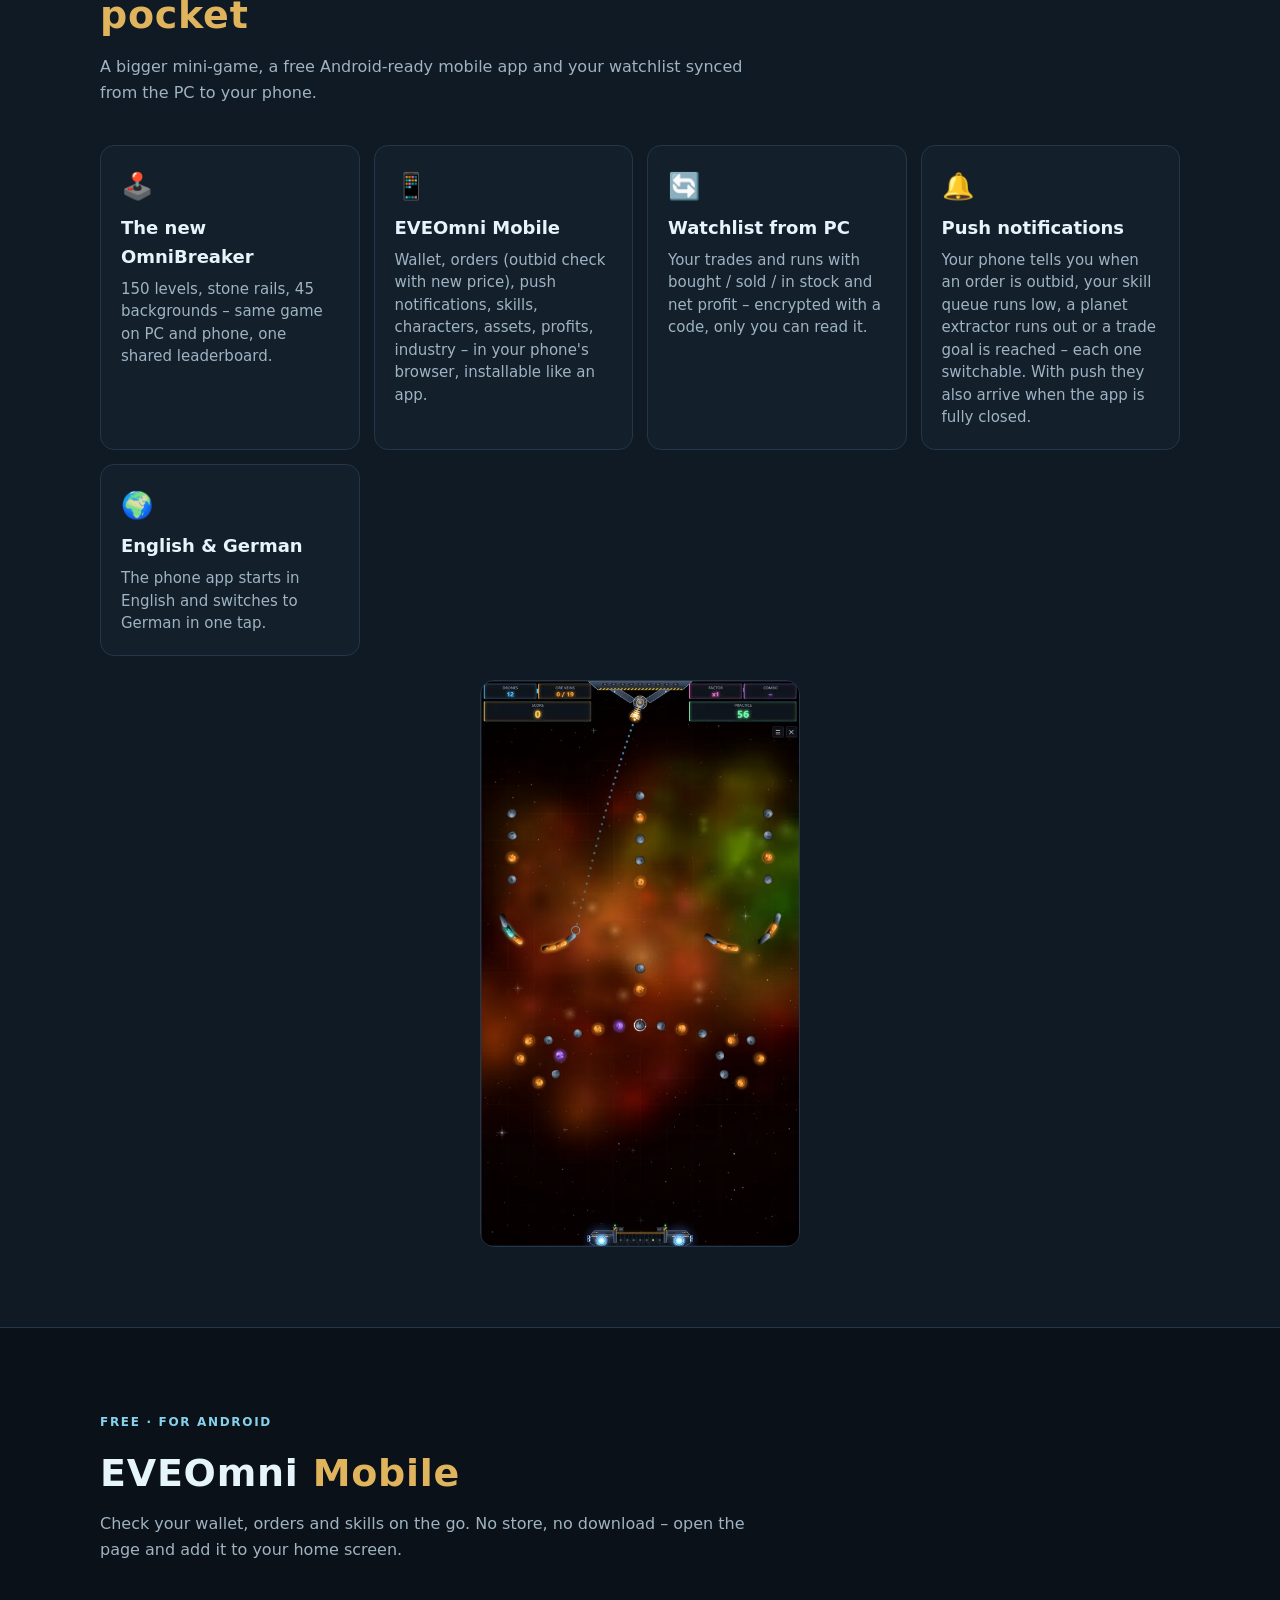
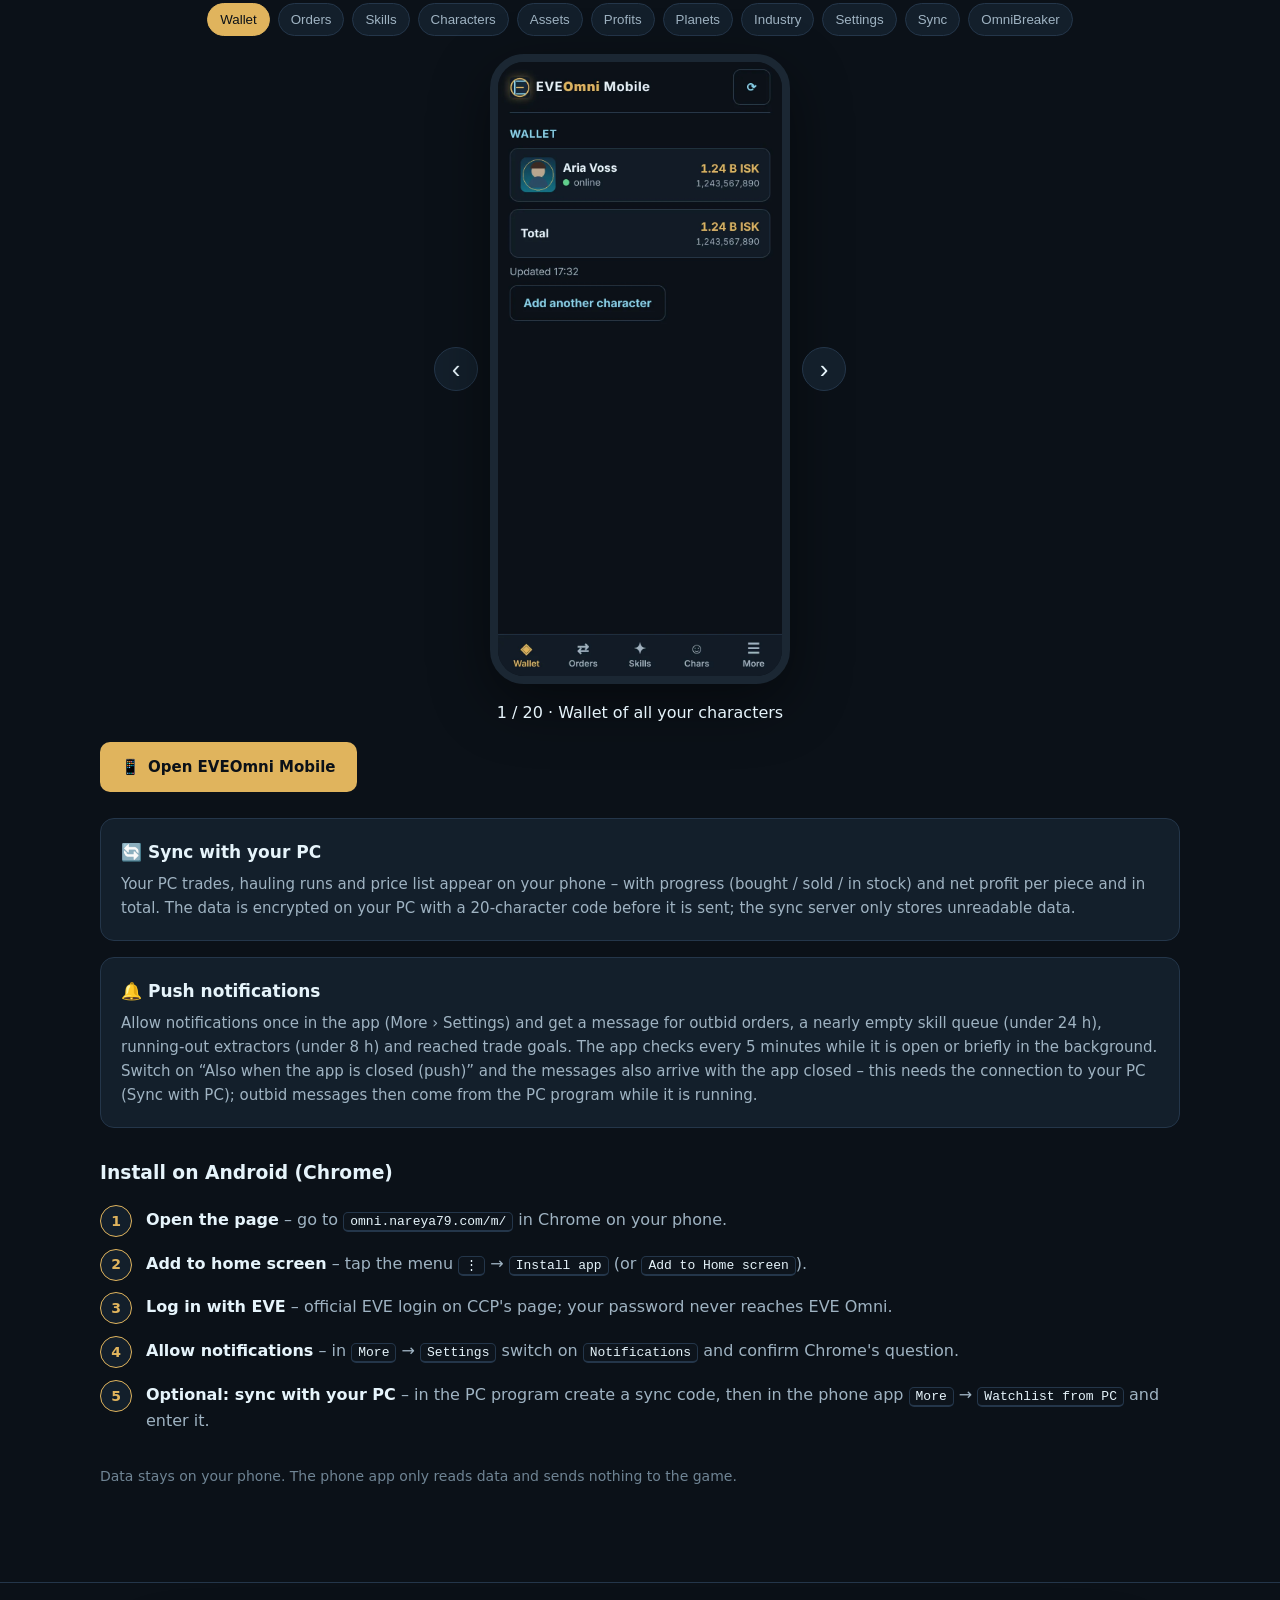
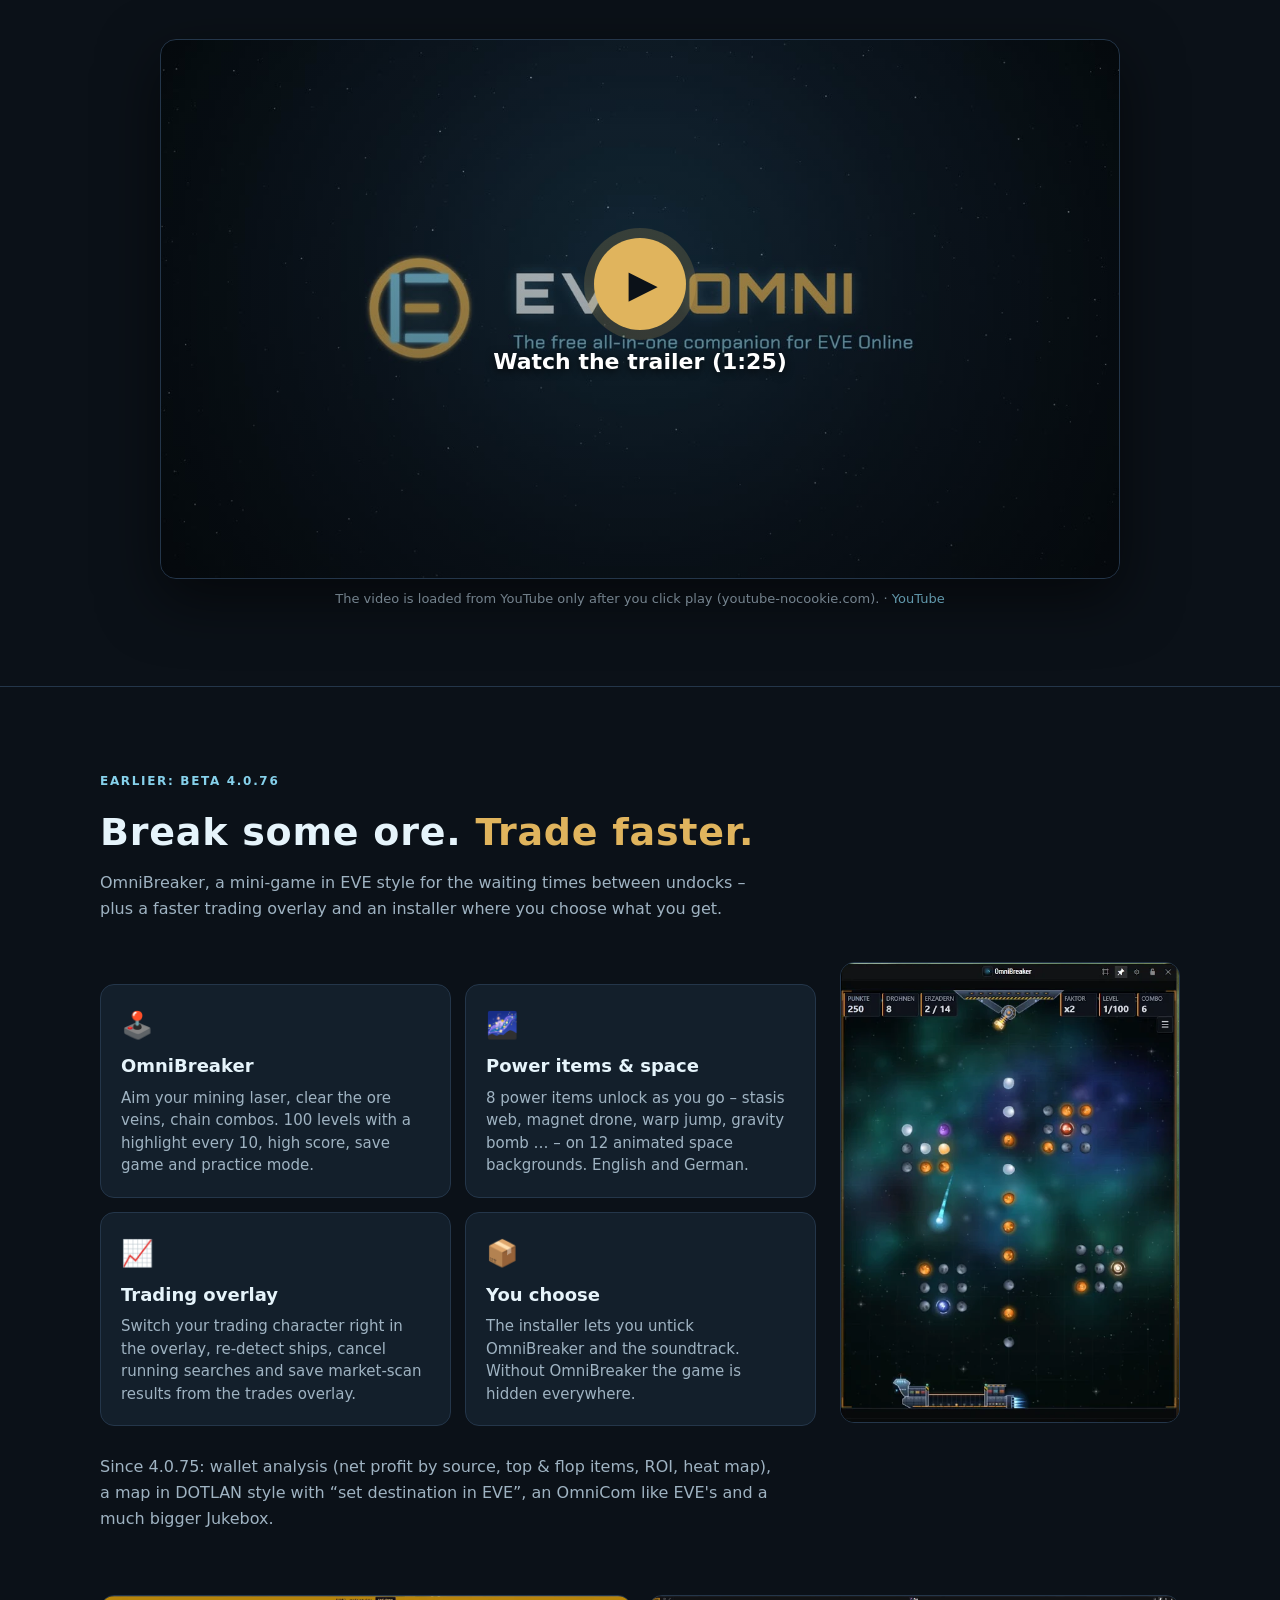
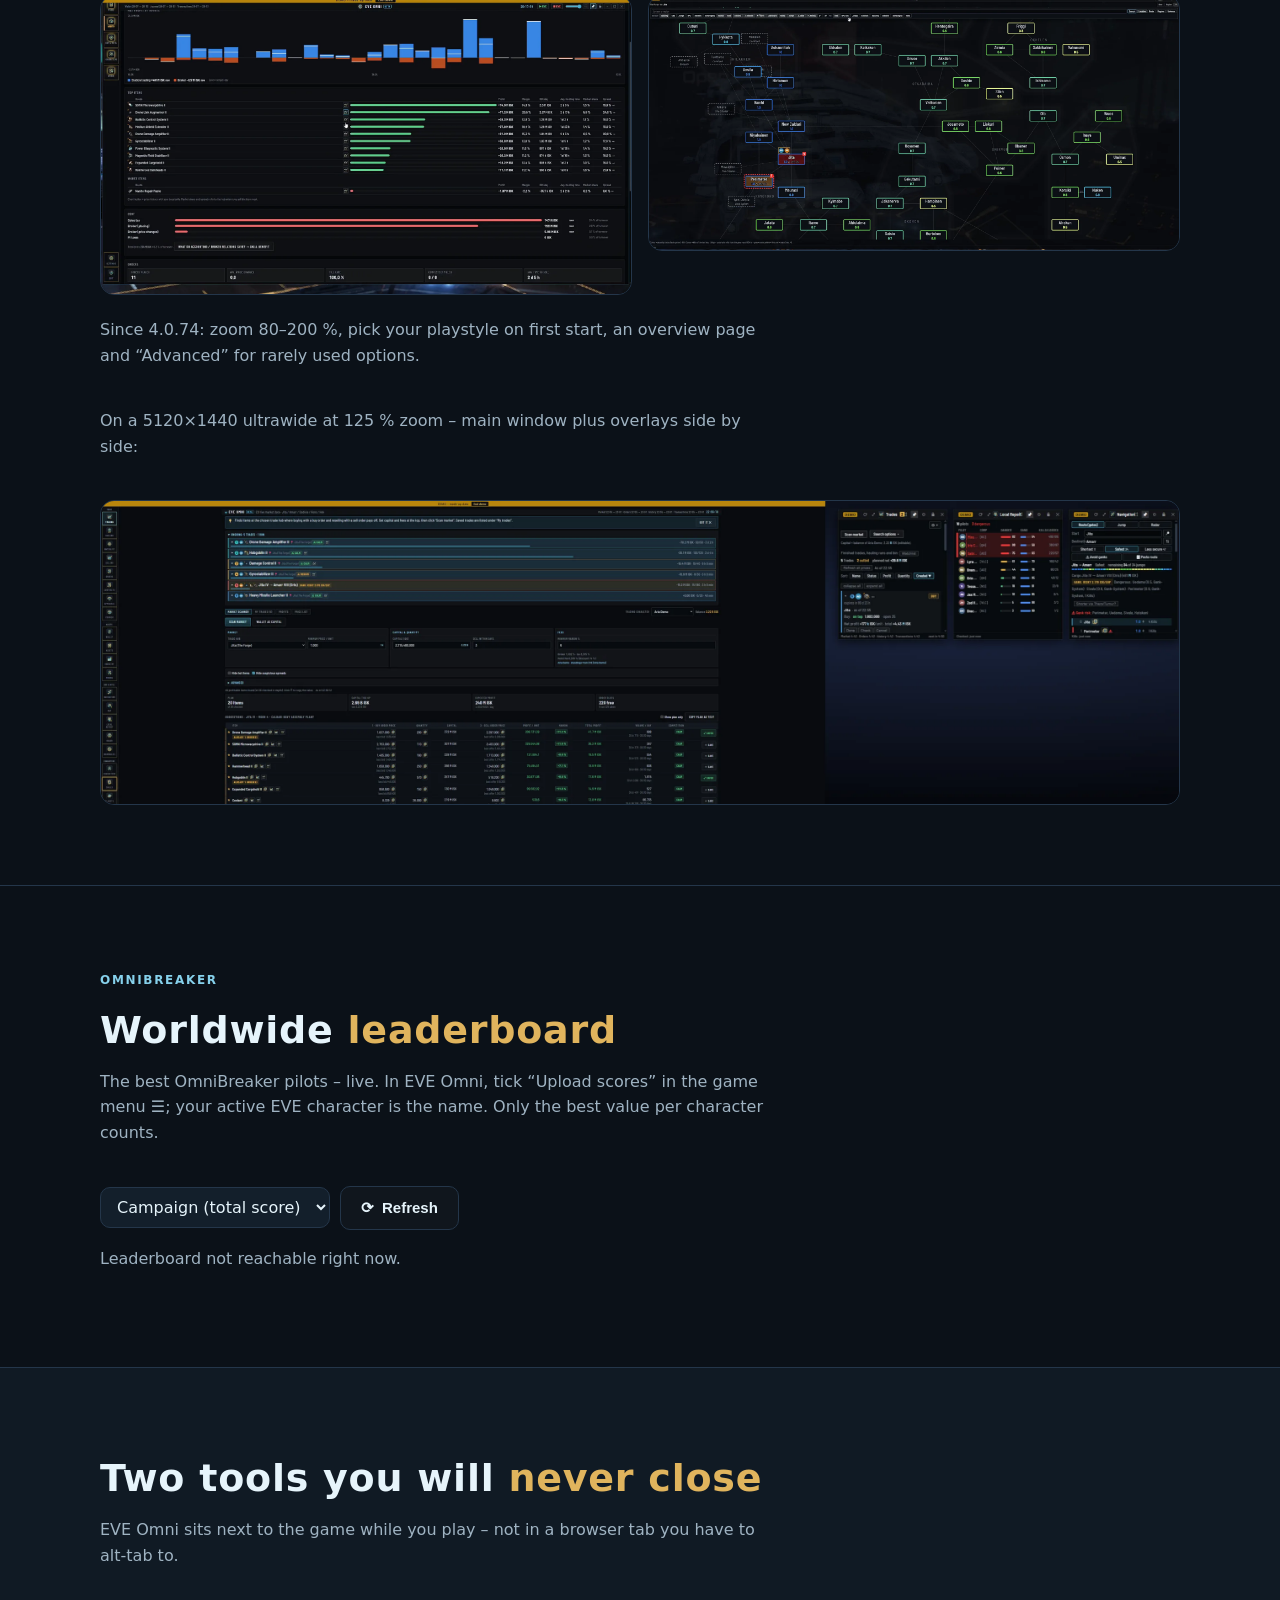
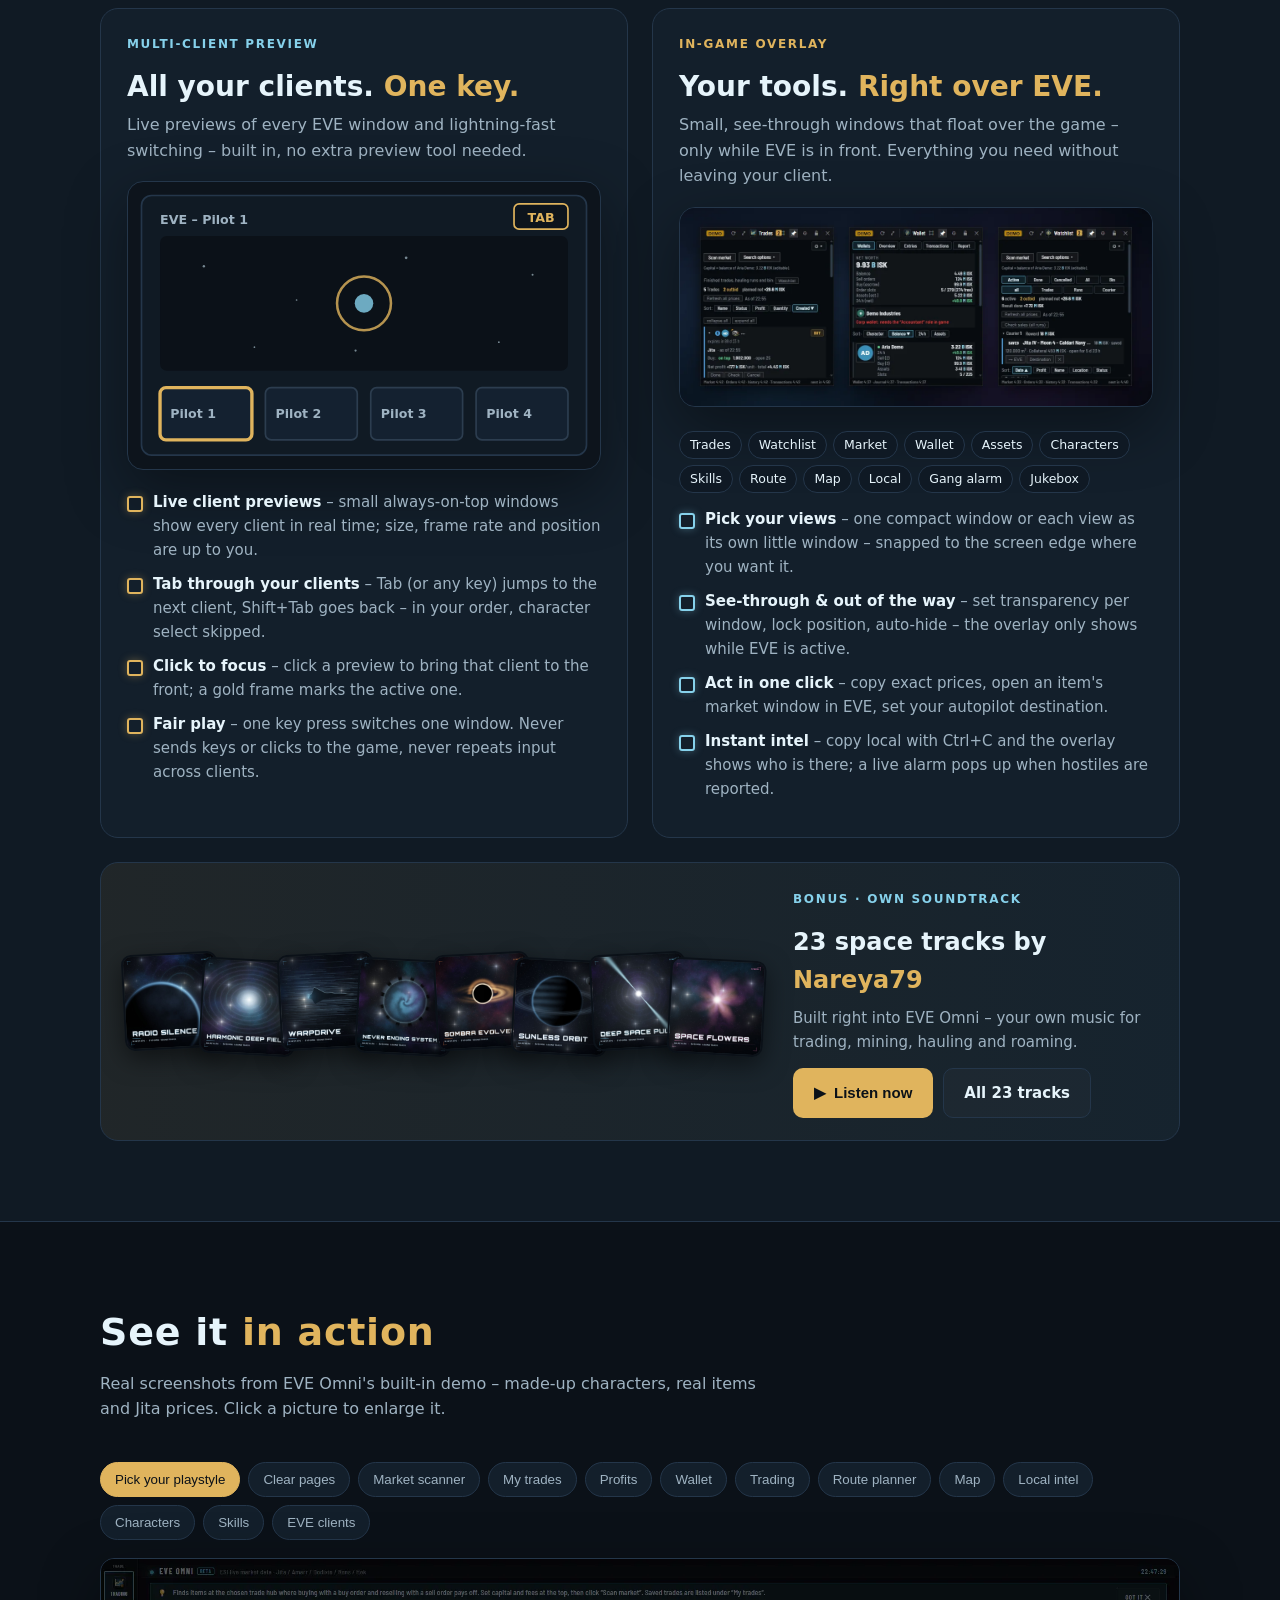
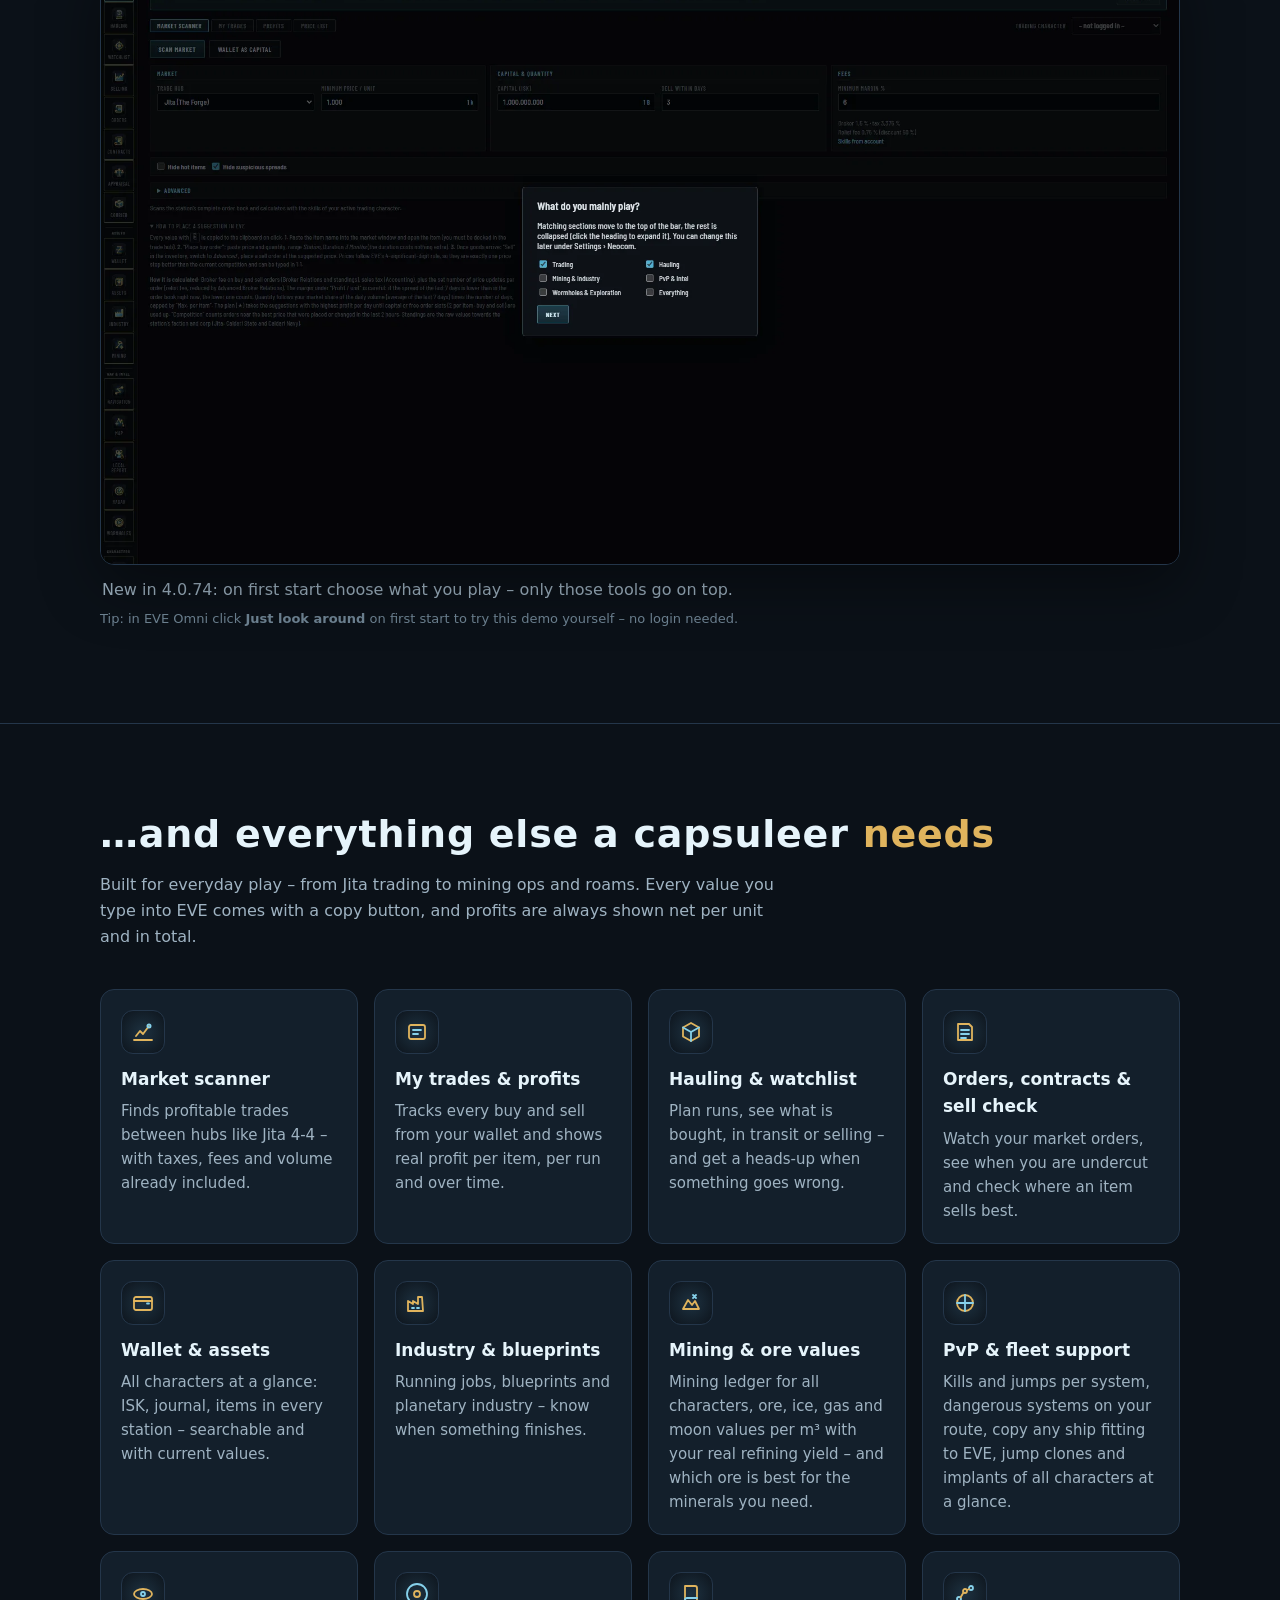
==== commit d18c7074: "5.4.0: Bild Watchlist (Demo) im Abschnitt Neu in Beta 5.4.0" ====
--- a/index.html
+++ b/index.html
@@ -310,6 +310,7 @@
       <div class="card"><div class="nw-ic">🔍</div><h3><span data-en>OmniMap “Size”</span><span data-de>OmniMap „Größe“</span></h3><p><span data-en>Menus, portraits and kill boxes bigger or smaller with one slider – or Ctrl + mouse wheel on the map.</span><span data-de>Menüs, Porträts und Kill-Kästen mit einem Regler größer oder kleiner – oder mit Strg + Mausrad auf der Karte.</span></p></div>
       <div class="card"><div class="nw-ic">🛒</div><h3><span data-en>Smarter multi-buy</span><span data-de>Mehrfachkauf klüger</span></h3><p><span data-en>Items EVE has not published no longer break the multi-buy list – they show below as “⚠ buy separately” with a Market-in-EVE button.</span><span data-de>Waren, die EVE nicht veröffentlicht hat, stören die Mehrfachkauf-Liste nicht mehr – sie stehen darunter als „⚠ einzeln kaufen“ mit Markt-in-EVE-Knopf.</span></p></div>
     </div>
+    <div style="text-align:center"><img class="nw-shot" data-en data-zoom src="shots/en/watchlist.webp" alt="Watchlist with a trade card in tiles (Buy · Sell · Result) and a hauling run with step bar (demo data)" width="1600" height="1000" loading="lazy" style="max-width:860px;margin:24px auto 0"><img class="nw-shot" data-de data-zoom src="shots/de/watchlist.webp" alt="Watchlist mit Trade-Karte in Kacheln (Kaufen · Verkaufen · Ergebnis) und Hauling-Lauf mit Schritt-Leiste (Demo-Daten)" width="1600" height="1000" loading="lazy" style="max-width:860px;margin:24px auto 0"></div>
   </div>
 </section>
 
